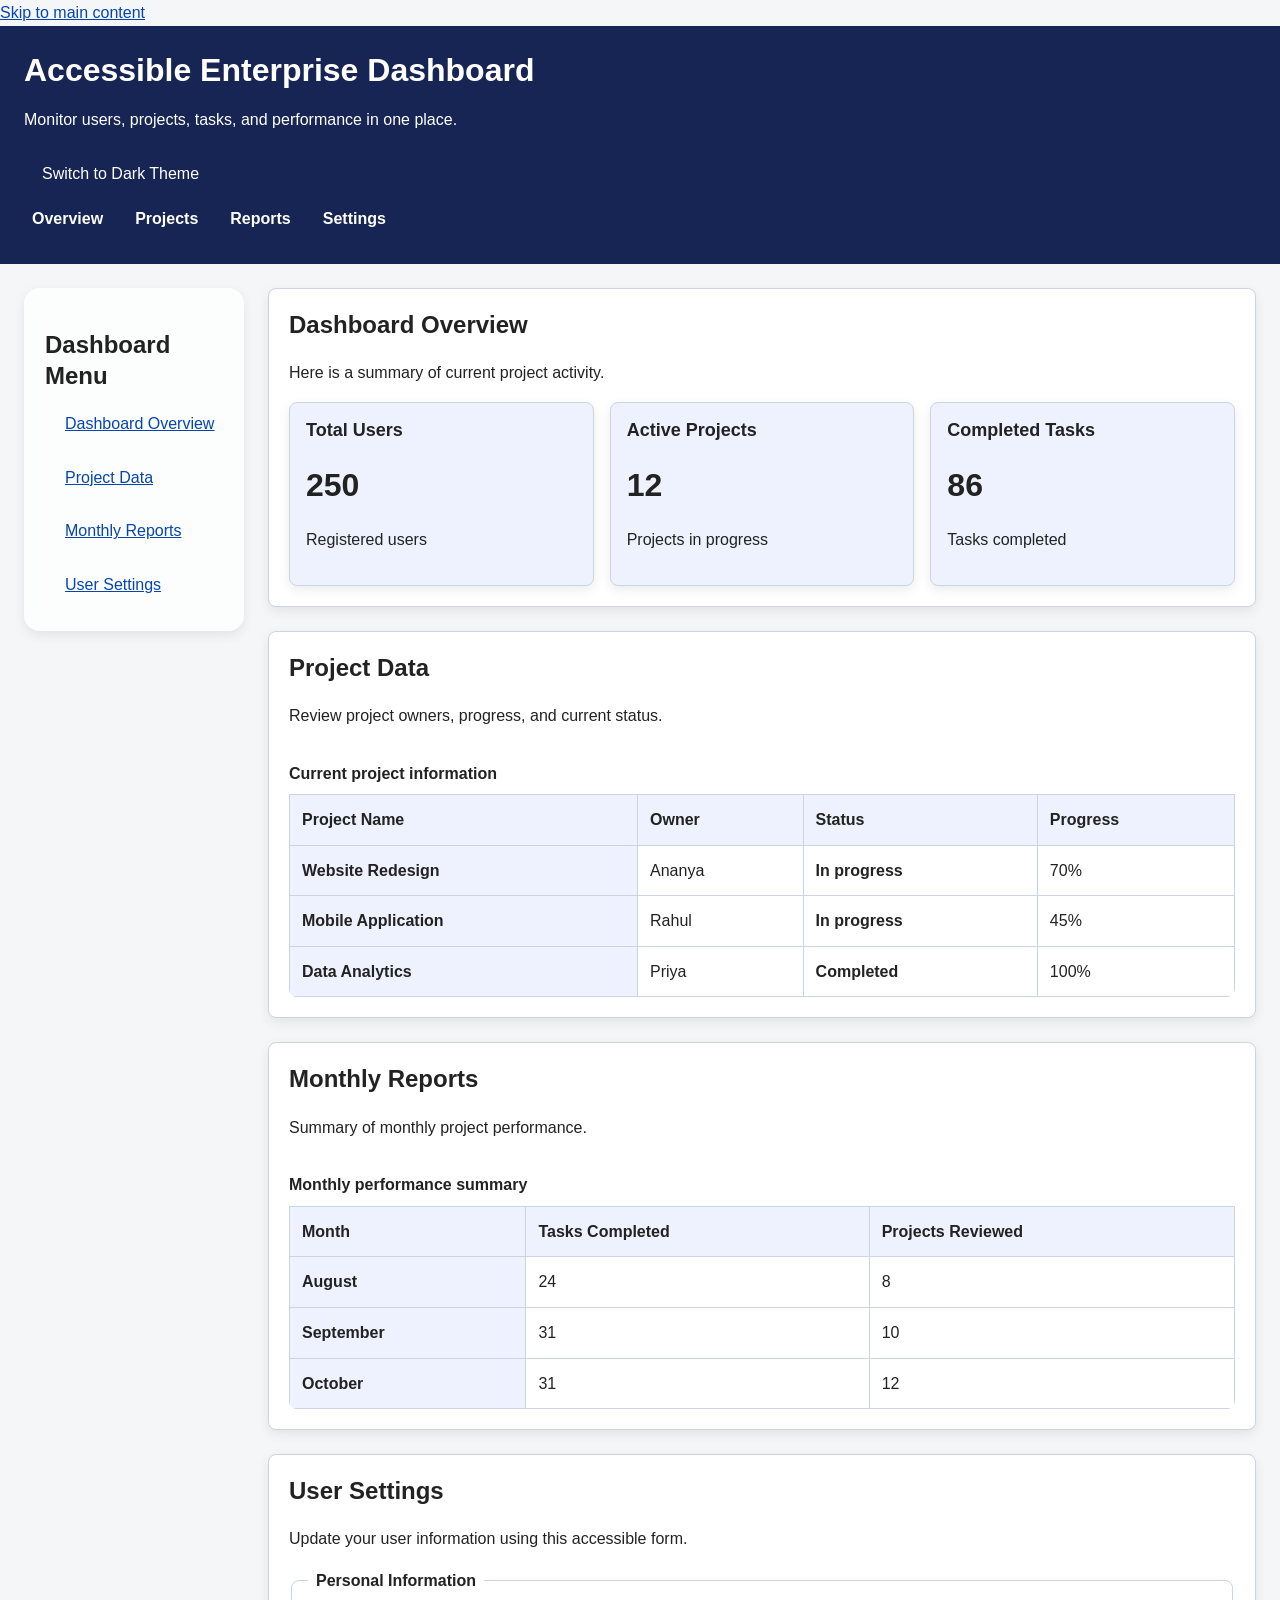
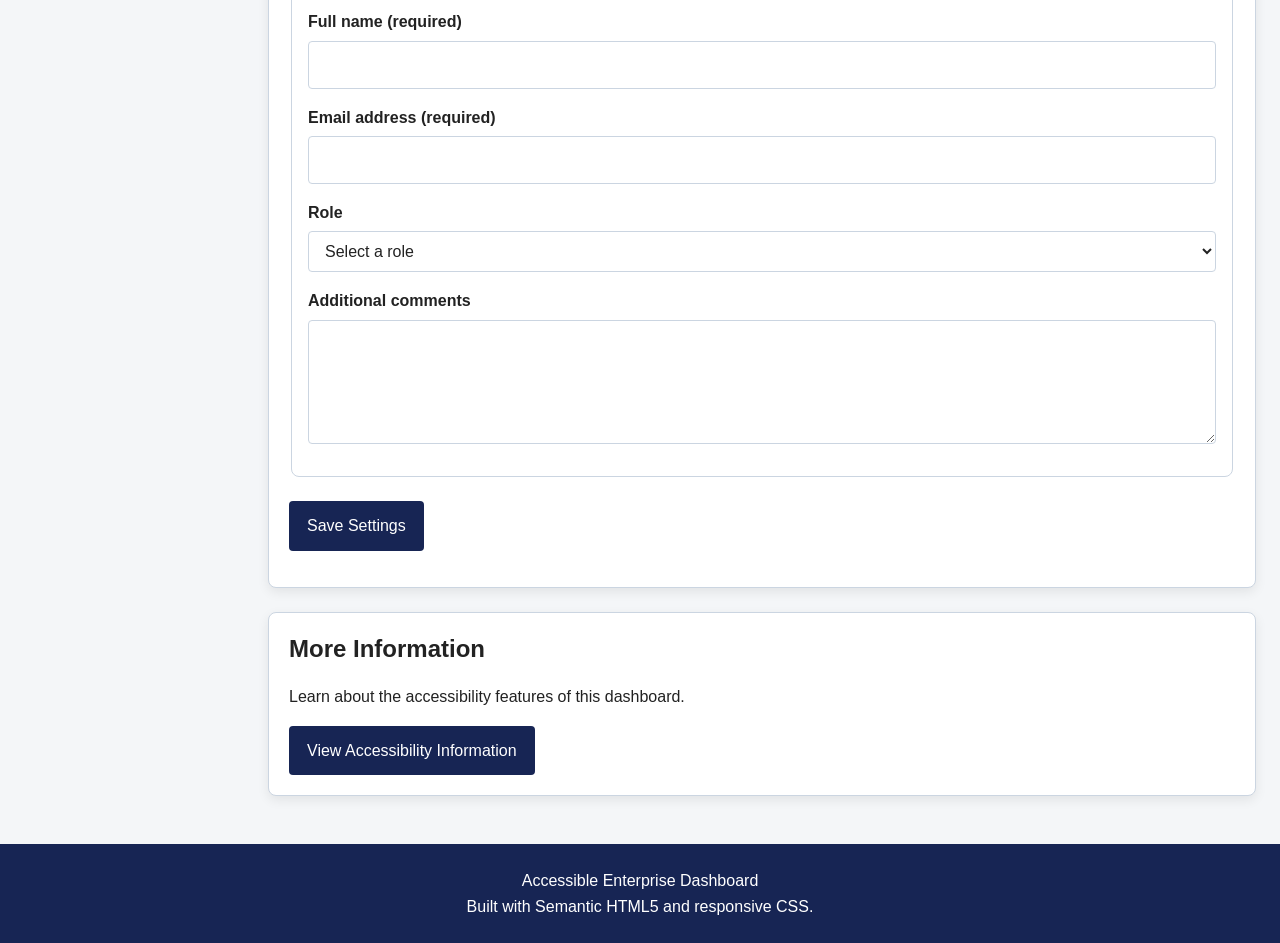
==== index.html @ b94419a3 "Update index.html" ====
<!DOCTYPE html>
<html lang="en" data-theme="light">
<head>
    <meta charset="UTF-8">
    <meta name="viewport" content="width=device-width, initial-scale=1">

    <meta
        name="description"
        content="An accessible, responsive enterprise dashboard for monitoring users, projects, tasks, and reports."
    >

    <meta name="theme-color" content="#172554">

    <title>Accessible Enterprise Dashboard</title>

    <link rel="stylesheet" href="style.css">
</head>

<body>

    <!-- Skip Navigation -->
    <a href="#main-content" class="skip-link">
        Skip to main content
    </a>

    <!-- Header -->
    <header>
        <h1>Accessible Enterprise Dashboard</h1>

        <p>
            Monitor users, projects, tasks, and performance in one place.
        </p>

        <!-- Dark and Light Theme Switch -->
        <button
            type="button"
            id="theme-toggle"
            aria-pressed="false"
        >
            Switch to Dark Theme
        </button>

        <!-- Main Navigation -->
        <nav aria-label="Main navigation">
            <ul>
                <li><a href="#overview">Overview</a></li>
                <li><a href="#projects">Projects</a></li>
                <li><a href="#reports">Reports</a></li>
                <li><a href="#settings">Settings</a></li>
            </ul>
        </nav>
    </header>

    <!-- Dashboard Layout -->
    <div class="layout">

        <!-- Sidebar -->
        <aside
            class="glass-panel"
            aria-labelledby="sidebar-title"
        >
            <h2 id="sidebar-title">Dashboard Menu</h2>

            <nav aria-label="Dashboard sections">
                <ul>
                    <li><a href="#overview">Dashboard Overview</a></li>
                    <li><a href="#projects">Project Data</a></li>
                    <li><a href="#reports">Monthly Reports</a></li>
                    <li><a href="#settings">User Settings</a></li>
                </ul>
            </nav>
        </aside>

        <!-- Main Content -->
        <main id="main-content">

            <!-- Dashboard Overview -->
            <section
                id="overview"
                aria-labelledby="overview-title"
            >
                <h2 id="overview-title">Dashboard Overview</h2>

                <p>
                    Here is a summary of current project activity.
                </p>

                <div class="cards">

                    <article>
                        <h3>Total Users</h3>
                        <p class="number">250</p>
                        <p>Registered users</p>
                    </article>

                    <article>
                        <h3>Active Projects</h3>
                        <p class="number">12</p>
                        <p>Projects in progress</p>
                    </article>

                    <article>
                        <h3>Completed Tasks</h3>
                        <p class="number">86</p>
                        <p>Tasks completed</p>
                    </article>

                </div>
            </section>

            <!-- Project Data -->
            <section
                id="projects"
                aria-labelledby="projects-title"
            >
                <h2 id="projects-title">Project Data</h2>

                <p>
                    Review project owners, progress, and current status.
                </p>

                <div
                    class="table-container"
                    role="region"
                    aria-label="Project information table"
                    tabindex="0"
                >
                    <table>
                        <caption>Current project information</caption>

                        <thead>
                            <tr>
                                <th scope="col">Project Name</th>
                                <th scope="col">Owner</th>
                                <th scope="col">Status</th>
                                <th scope="col">Progress</th>
                            </tr>
                        </thead>

                        <tbody>
                            <tr>
                                <th scope="row">Website Redesign</th>
                                <td>Ananya</td>
                                <td><span class="status">In progress</span></td>
                                <td>70%</td>
                            </tr>

                            <tr>
                                <th scope="row">Mobile Application</th>
                                <td>Rahul</td>
                                <td><span class="status">In progress</span></td>
                                <td>45%</td>
                            </tr>

                            <tr>
                                <th scope="row">Data Analytics</th>
                                <td>Priya</td>
                                <td><span class="status">Completed</span></td>
                                <td>100%</td>
                            </tr>
                        </tbody>
                    </table>
                </div>
            </section>

            <!-- Monthly Reports -->
            <section
                id="reports"
                aria-labelledby="reports-title"
            >
                <h2 id="reports-title">Monthly Reports</h2>

                <p>Summary of monthly project performance.</p>

                <div
                    class="table-container"
                    role="region"
                    aria-label="Monthly performance table"
                    tabindex="0"
                >
                    <table>
                        <caption>Monthly performance summary</caption>

                        <thead>
                            <tr>
                                <th scope="col">Month</th>
                                <th scope="col">Tasks Completed</th>
                                <th scope="col">Projects Reviewed</th>
                            </tr>
                        </thead>

                        <tbody>
                            <tr>
                                <th scope="row">August</th>
                                <td>24</td>
                                <td>8</td>
                            </tr>

                            <tr>
                                <th scope="row">September</th>
                                <td>31</td>
                                <td>10</td>
                            </tr>

                            <tr>
                                <th scope="row">October</th>
                                <td>31</td>
                                <td>12</td>
                            </tr>
                        </tbody>
                    </table>
                </div>
            </section>

            <!-- User Settings -->
            <section
                id="settings"
                aria-labelledby="settings-title"
            >
                <h2 id="settings-title">User Settings</h2>

                <p>
                    Update your user information using this accessible form.
                </p>

                <form id="settings-form">

                    <fieldset>
                        <legend>Personal Information</legend>

                        <div class="form-group">
                            <label for="full-name">
                                Full name (required)
                            </label>

                            <input
                                type="text"
                                id="full-name"
                                name="full-name"
                                autocomplete="name"
                                required
                            >
                        </div>

                        <div class="form-group">
                            <label for="email">
                                Email address (required)
                            </label>

                            <input
                                type="email"
                                id="email"
                                name="email"
                                autocomplete="email"
                                required
                            >
                        </div>

                        <div class="form-group">
                            <label for="role">Role</label>

                            <select id="role" name="role">
                                <option value="">Select a role</option>
                                <option value="admin">Administrator</option>
                                <option value="manager">Project Manager</option>
                                <option value="member">Team Member</option>
                            </select>
                        </div>

                        <div class="form-group">
                            <label for="comments">
                                Additional comments
                            </label>

                            <textarea
                                id="comments"
                                name="comments"
                                rows="4"
                            ></textarea>
                        </div>
                    </fieldset>

                    <button type="submit">Save Settings</button>

                </form>

                <p
                    id="form-message"
                    role="status"
                    aria-live="polite"
                ></p>
            </section>

            <!-- Accessibility Information -->
            <section aria-labelledby="information-title">
                <h2 id="information-title">More Information</h2>

                <p>
                    Learn about the accessibility features of this dashboard.
                </p>

                <button
                    type="button"
                    id="open-dialog"
                >
                    View Accessibility Information
                </button>
            </section>

        </main>
    </div>

    <!-- Accessible Dialog -->
    <dialog
        id="accessibility-dialog"
        aria-labelledby="dialog-title"
        aria-describedby="dialog-description"
    >
        <h2 id="dialog-title">Accessibility Information</h2>

        <p id="dialog-description">
            This dashboard uses semantic HTML, labelled form controls,
            keyboard focus indicators, accessible tables, and responsive
            layouts to improve usability.
        </p>

        <form method="dialog">
            <button type="submit">Close</button>
        </form>
    </dialog>

    <!-- Footer -->
    <footer>
        <p>Accessible Enterprise Dashboard</p>
        <p>Built with Semantic HTML5 and responsive CSS.</p>
    </footer>

    <!-- JavaScript -->
    <script>
        "use strict";

        // Settings form
        const settingsForm =
            document.getElementById("settings-form");

        const formMessage =
            document.getElementById("form-message");

        settingsForm.addEventListener("submit", function (event) {
            event.preventDefault();

            if (!settingsForm.reportValidity()) {
                return;
            }

            formMessage.textContent =
                "Settings validated successfully. This demo does not save data to a server.";
        });

        // Accessible dialog
        const informationDialog =
            document.getElementById("accessibility-dialog");

        const openDialogButton =
            document.getElementById("open-dialog");

        openDialogButton.addEventListener("click", function () {
            if (typeof informationDialog.showModal === "function") {
                informationDialog.showModal();
            }
        });

        // Dark and light theme switch
        const themeToggle =
            document.getElementById("theme-toggle");

        themeToggle.addEventListener("click", function () {
            const isDark =
                document.documentElement.getAttribute("data-theme") === "dark";

            if (isDark) {
                document.documentElement.setAttribute(
                    "data-theme",
                    "light"
                );

                themeToggle.textContent = "Switch to Dark Theme";
                themeToggle.setAttribute("aria-pressed", "false");
            } else {
                document.documentElement.setAttribute(
                    "data-theme",
                    "dark"
                );

                themeToggle.textContent = "Switch to Light Theme";
                themeToggle.setAttribute("aria-pressed", "true");
            }
        });
    </script>

</body>
</html>
---- style.css ----
/* =====================================================
   1. RESPONSIVE DESIGN TOKENS
   ===================================================== */

:root {
    /* Brand colors */
    --primary-color: #172554;
    --primary-hover: #263b75;
    --secondary-color: #2563eb;
    --accent-color: #f59e0b;

    /* Light theme colors */
    --background-color: #f4f6f8;
    --card-color: #ffffff;
    --surface-color: #eef2ff;
    --text-color: #222222;
    --muted-text-color: #64748b;
    --border-color: #cbd5e1;

    /* Status colors */
    --success-color: #15803d;
    --warning-color: #b45309;
    --danger-color: #b91c1c;

    /* Typography */
    --font-family: Arial, Helvetica, sans-serif;
    --font-size-small: 0.875rem;
    --font-size-base: 1rem;
    --font-size-medium: 1.125rem;
    --font-size-large: 1.5rem;
    --font-size-heading: clamp(1.5rem, 3vw, 2rem);
    --font-size-number: clamp(1.5rem, 3vw, 2rem);

    /* Spacing */
    --spacing-xs: 4px;
    --spacing-small: 8px;
    --spacing-medium: 16px;
    --spacing-large: 24px;
    --spacing-xl: 32px;
    --spacing-2xl: 48px;

    /* Borders */
    --border-radius-small: 4px;
    --border-radius: 8px;
    --border-radius-large: 16px;
    --border-radius-pill: 999px;
    --border-width: 1px;

    /* Shadows */
    --card-shadow:
        0 4px 12px rgba(0, 0, 0, 0.08);

    --card-shadow-hover:
        0 10px 24px rgba(0, 0, 0, 0.12);

    --focus-shadow:
        0 0 0 3px rgba(245, 158, 11, 0.35);

    /* Layout */
    --content-width: 1440px;
    --sidebar-width: 220px;

    /* Animation */
    --transition-fast: 0.2s ease;
}

/* =====================================================
   2. DARK THEME TOKENS
   Activate using: <html data-theme="dark">
   ===================================================== */

[data-theme="dark"] {
    --background-color: #0f172a;
    --card-color: #1e293b;
    --surface-color: #263449;
    --text-color: #f1f5f9;
    --muted-text-color: #cbd5e1;
    --border-color: #475569;

    --primary-color: #93c5fd;
    --primary-hover: #bfdbfe;
    --secondary-color: #60a5fa;

    --card-shadow:
        0 4px 16px rgba(0, 0, 0, 0.25);

    --card-shadow-hover:
        0 10px 28px rgba(0, 0, 0, 0.35);
}

/* =====================================================
   3. GLOBAL RESET
   ===================================================== */

*,
*::before,
*::after {
    box-sizing: border-box;
}

html {
    scroll-behavior: smooth;
    scroll-padding-top: var(--spacing-large);
    -webkit-text-size-adjust: 100%;
}

body {
    margin: 0;
    min-width: 0;
    max-width: 100%;
    font-family: var(--font-family);
    font-size: var(--font-size-base);
    line-height: 1.6;
    color: var(--text-color);
    background: var(--background-color);

    transition:
        background-color var(--transition-fast),
        color var(--transition-fast);
}

img,
video,
svg {
    max-width: 100%;
    height: auto;
}

input,
select,
textarea,
button {
    font: inherit;
}

button,
input,
select,
textarea {
    max-width: 100%;
}

a {
    color: #0645ad;
    overflow-wrap: anywhere;
}

[data-theme="dark"] a {
    color: #93c5fd;
}

p,
h1,
h2,
h3,
h4 {
    overflow-wrap: anywhere;
}

h1,
h2,
h3,
h4 {
    line-height: 1.3;
}

h1 {
    font-size: var(--font-size-heading);
}

h2 {
    font-size: var(--font-size-large);
}

h3 {
    font-size: var(--font-size-medium);
}

:focus-visible {
    outline: 3px solid #f59e0b;
    outline-offset: 3px;
    box-shadow: var(--focus-shadow);
}

button:disabled {
    cursor: not-allowed;
    opacity: 0.6;
}

@media (prefers-reduced-motion: reduce) {
    *,
    *::before,
    *::after {
        scroll-behavior: auto !important;
        animation-duration: 0.01ms !important;
        animation-iteration-count: 1 !important;
        transition-duration: 0.01ms !important;
    }
}

/* =====================================================
   4. HEADER AND NAVIGATION
   ===================================================== */

header {
    padding: var(--spacing-large);
    color: #ffffff;
    background: var(--primary-color);
}

header h1 {
    margin-top: 0;
    margin-bottom: var(--spacing-medium);
}

header nav ul,
nav ul {
    display: flex;
    flex-wrap: wrap;
    align-items: center;
    gap: var(--spacing-medium);

    margin: 0;
    padding: 0;

    list-style: none;
}

header nav a {
    display: inline-block;
    padding: var(--spacing-small);

    color: #ffffff;
    font-weight: bold;
    text-decoration: none;

    border-radius: var(--border-radius-small);

    transition:
        background-color var(--transition-fast),
        color var(--transition-fast);
}

header nav a:hover {
    background: rgba(255, 255, 255, 0.15);
}

/* =====================================================
   5. MAIN DASHBOARD LAYOUT
   MOBILE-FIRST: ONE COLUMN BY DEFAULT
   ===================================================== */

.layout {
    display: grid;
    grid-template-columns: minmax(0, 1fr);
    gap: var(--spacing-medium);

    width: 100%;
    max-width: var(--content-width);
    min-width: 0;

    margin-inline: auto;
    padding: var(--spacing-medium);
}

main {
    min-width: 0;
    width: 100%;
}

aside,
section {
    min-width: 0;
    padding: var(--spacing-medium);

    background: var(--card-color);

    border: var(--border-width) solid var(--border-color);
    border-radius: var(--border-radius);

    box-shadow: var(--card-shadow);
}

aside {
    align-self: start;
}

aside ul {
    padding-left: 20px;
}

aside li {
    margin-bottom: 12px;
}

section {
    margin-bottom: var(--spacing-large);
    scroll-margin-top: var(--spacing-medium);
}

section h2 {
    margin-top: 0;
    color: var(--text-color);
}

/* =====================================================
   6. DASHBOARD CARDS
   MOBILE-FIRST: ONE COLUMN
   ===================================================== */

.cards {
    display: grid;
    grid-template-columns: minmax(0, 1fr);
    gap: var(--spacing-medium);

    min-width: 0;
}

article {
    min-width: 0;
    padding: var(--spacing-medium);

    background: var(--surface-color);

    border: var(--border-width) solid var(--border-color);
    border-radius: var(--border-radius);

    box-shadow: var(--card-shadow);

    overflow-wrap: anywhere;

    transition:
        transform var(--transition-fast),
        box-shadow var(--transition-fast),
        border-color var(--transition-fast);
}

article h3 {
    margin-top: 0;
}

article p {
    overflow-wrap: anywhere;
}

.number {
    margin: var(--spacing-small) 0;

    color: var(--text-color);
    font-size: var(--font-size-number);
    font-weight: bold;

    overflow-wrap: anywhere;
}

@media (hover: hover) {
    article:hover {
        transform: translateY(-3px);
        box-shadow: var(--card-shadow-hover);
    }
}

/* =====================================================
   7. ACCESSIBLE TABLES
   ===================================================== */

.table-container {
    width: 100%;
    max-width: 100%;
    min-width: 0;

    overflow-x: auto;
    overscroll-behavior-x: contain;

    border-radius: var(--border-radius);
}

table {
    width: 100%;
    margin-top: var(--spacing-medium);

    border-collapse: collapse;
    color: var(--text-color);
}

caption {
    padding-bottom: var(--spacing-small);
    text-align: left;
    font-weight: bold;
}

th,
td {
    padding: 12px;

    border: var(--border-width) solid var(--border-color);

    text-align: left;
    vertical-align: top;

    overflow-wrap: anywhere;
}

th {
    background: var(--surface-color);
}

.status {
    font-weight: bold;
}

/* =====================================================
   8. ACCESSIBLE FORMS
   ===================================================== */

.form-group {
    min-width: 0;
    margin-bottom: var(--spacing-medium);
}

label {
    display: block;
    margin-bottom: 6px;

    color: var(--text-color);
    font-weight: bold;
}

input,
select,
textarea {
    display: block;

    width: 100%;
    min-width: 0;
    max-width: 100%;

    padding: 10px 12px;

    color: var(--text-color);
    background: var(--card-color);

    border: 1px solid var(--border-color);
    border-radius: var(--border-radius-small);
}

textarea {
    min-height: 120px;
    resize: vertical;
}

fieldset {
    min-width: 0;
    margin-bottom: var(--spacing-large);
    padding: var(--spacing-medium);

    border: 1px solid var(--border-color);
    border-radius: var(--border-radius);
}

legend {
    padding: 0 var(--spacing-small);
    font-weight: bold;
}

/* =====================================================
   9. BUTTONS
   ===================================================== */

button {
    display: inline-block;

    min-height: 44px;
    padding: 10px 16px;

    color: #ffffff;
    background: var(--primary-color);

    border: 2px solid transparent;
    border-radius: var(--border-radius-small);

    cursor: pointer;

    transition:
        background-color var(--transition-fast),
        transform var(--transition-fast);
}

button:hover {
    background: var(--primary-hover);
}

button:active {
    transform: scale(0.98);
}

.secondary-button {
    margin-left: var(--spacing-small);

    color: var(--text-color);
    background: var(--card-color);

    border-color: var(--border-color);
}

.secondary-button:hover {
    color: var(--text-color);
    background: var(--surface-color);
}

@media (max-width: 480px) {
    button {
        max-width: 100%;
        white-space: normal;
    }

    .secondary-button {
        margin-top: var(--spacing-small);
        margin-left: 0;
    }
}

/* =====================================================
   10. ACCESSIBLE DIALOG
   ===================================================== */

dialog {
    width: calc(100% - 32px);
    max-width: 480px;
    max-height: 85vh;

    overflow-y: auto;

    padding: var(--spacing-large);

    color: var(--text-color);
    background: var(--card-color);

    border: 2px solid var(--border-color);
    border-radius: var(--border-radius-large);

    box-shadow: var(--card-shadow-hover);
}

dialog::backdrop {
    background: rgba(0, 0, 0, 0.6);
}

/* =====================================================
   11. GLASSMORPHISM UTILITY
   Apply class="glass-panel" to suitable elements.
   ===================================================== */

.glass-panel {
    background: rgba(255, 255, 255, 0.75);

    border: 1px solid rgba(255, 255, 255, 0.5);
    border-radius: var(--border-radius-large);

    box-shadow: var(--card-shadow);

    -webkit-backdrop-filter: blur(12px);
    backdrop-filter: blur(12px);
}

[data-theme="dark"] .glass-panel {
    background: rgba(30, 41, 59, 0.85);
    border-color: rgba(148, 163, 184, 0.25);
}

/* =====================================================
   12. FOOTER
   ===================================================== */

footer {
    padding: var(--spacing-large);

    color: #ffffff;
    background: var(--primary-color);

    text-align: center;
}

footer p {
    margin: 0;
    overflow-wrap: anywhere;
}

/* =====================================================
   13. SMALL MOBILE
   320px AND BELOW
   ===================================================== */

@media (max-width: 320px) {
    .layout {
        padding: var(--spacing-small);
        gap: var(--spacing-small);
    }

    header,
    section,
    aside {
        padding: 12px;
    }

    header nav ul,
    nav ul {
        gap: 6px;
    }

    header nav a {
        padding: 6px;
    }

    .cards {
        gap: var(--spacing-small);
    }

    article {
        padding: 12px;
    }

    .number {
        font-size: 24px;
    }

    th,
    td {
        padding: 8px;
    }
}

/* =====================================================
   14. TABLET
   768px AND ABOVE
   ===================================================== */

@media (min-width: 768px) {
    .layout {
        grid-template-columns: 180px minmax(0, 1fr);
        gap: var(--spacing-medium);
        padding: var(--spacing-medium);
    }

    .cards {
        grid-template-columns: repeat(2, minmax(0, 1fr));
    }

    aside,
    section {
        padding: var(--spacing-medium);
    }
}

/* =====================================================
   15. DESKTOP
   1024px AND ABOVE
   ===================================================== */

@media (min-width: 1024px) {
    .layout {
        grid-template-columns: var(--sidebar-width) minmax(0, 1fr);
        gap: var(--spacing-large);
        padding: var(--spacing-large);
    }

    .cards {
        grid-template-columns: repeat(3, minmax(0, 1fr));
    }

    aside,
    section {
        padding: 20px;
    }
}

/* =====================================================
   16. LARGE DESKTOP
   1440px AND ABOVE
   ===================================================== */

@media (min-width: 1440px) {
    .layout {
        padding: var(--spacing-xl);
    }

    .cards {
        gap: var(--spacing-large);
    }

    article {
        padding: var(--spacing-large);
    }
}
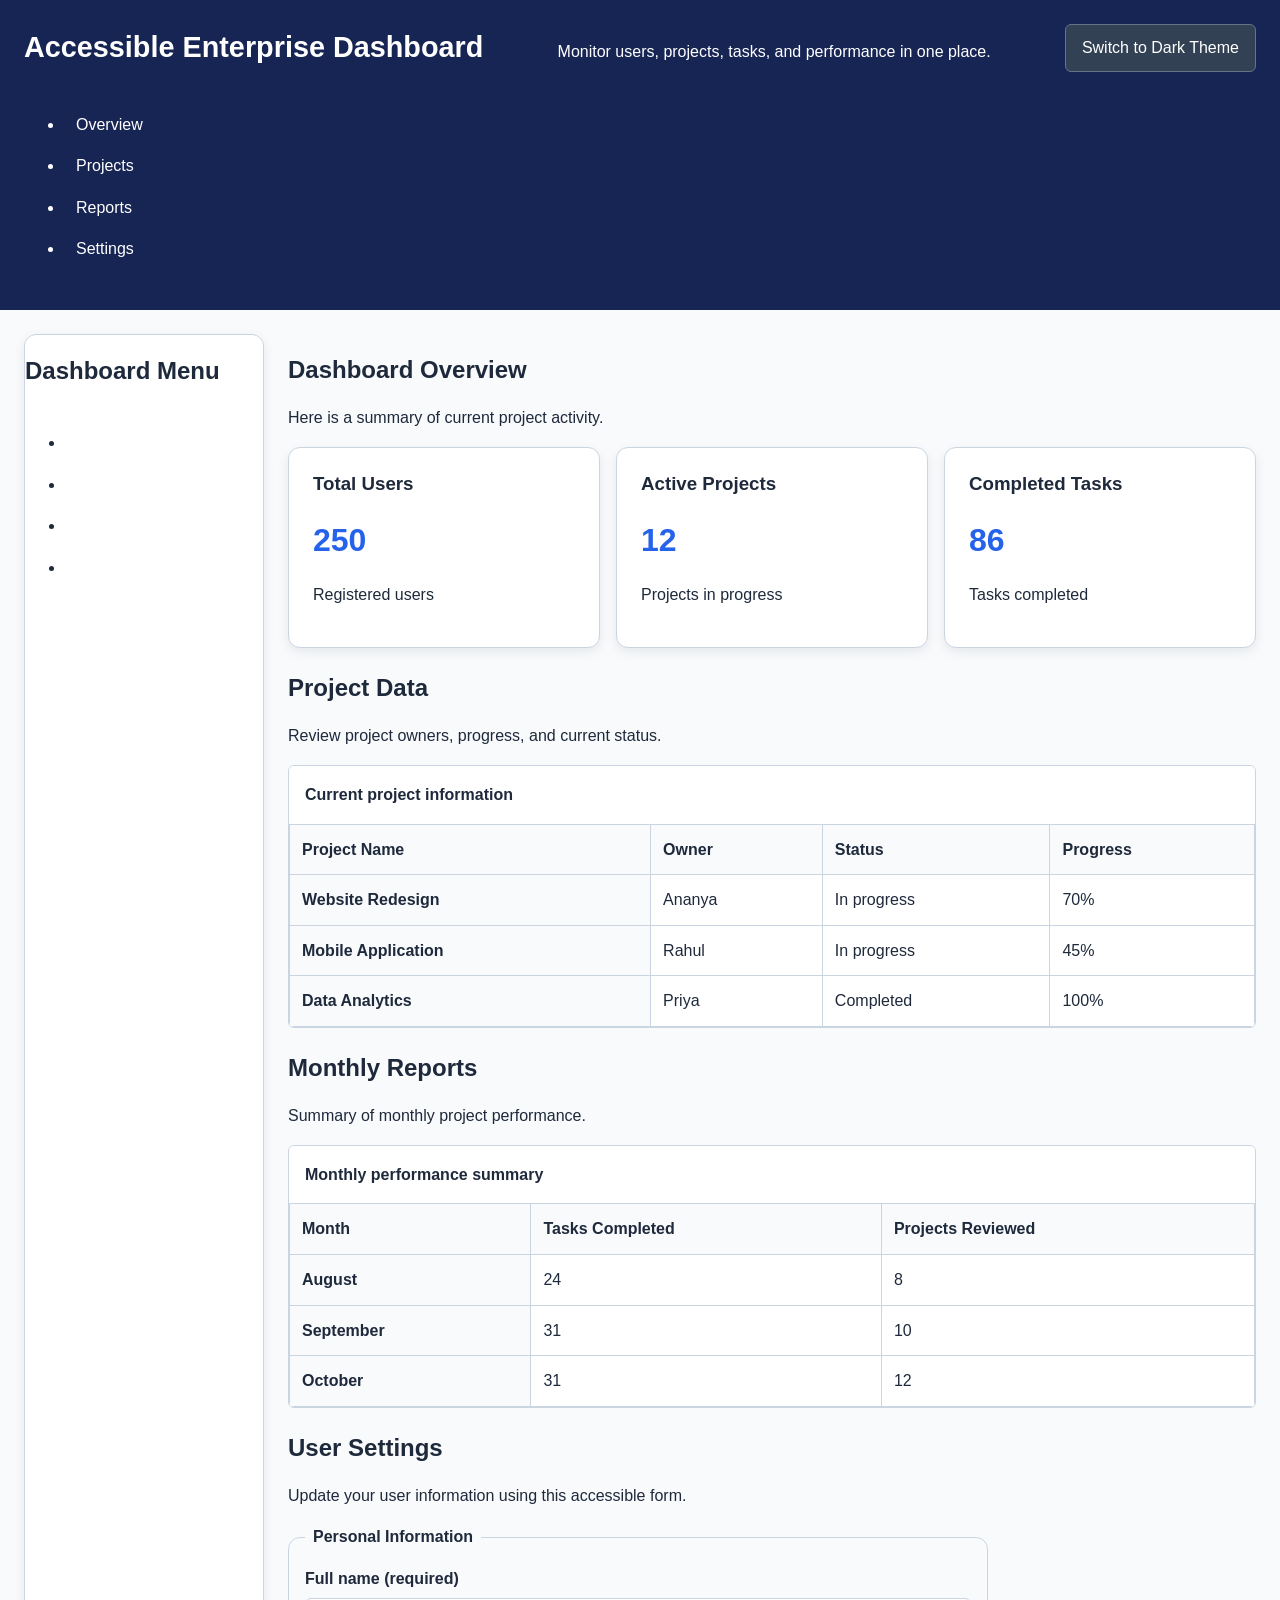
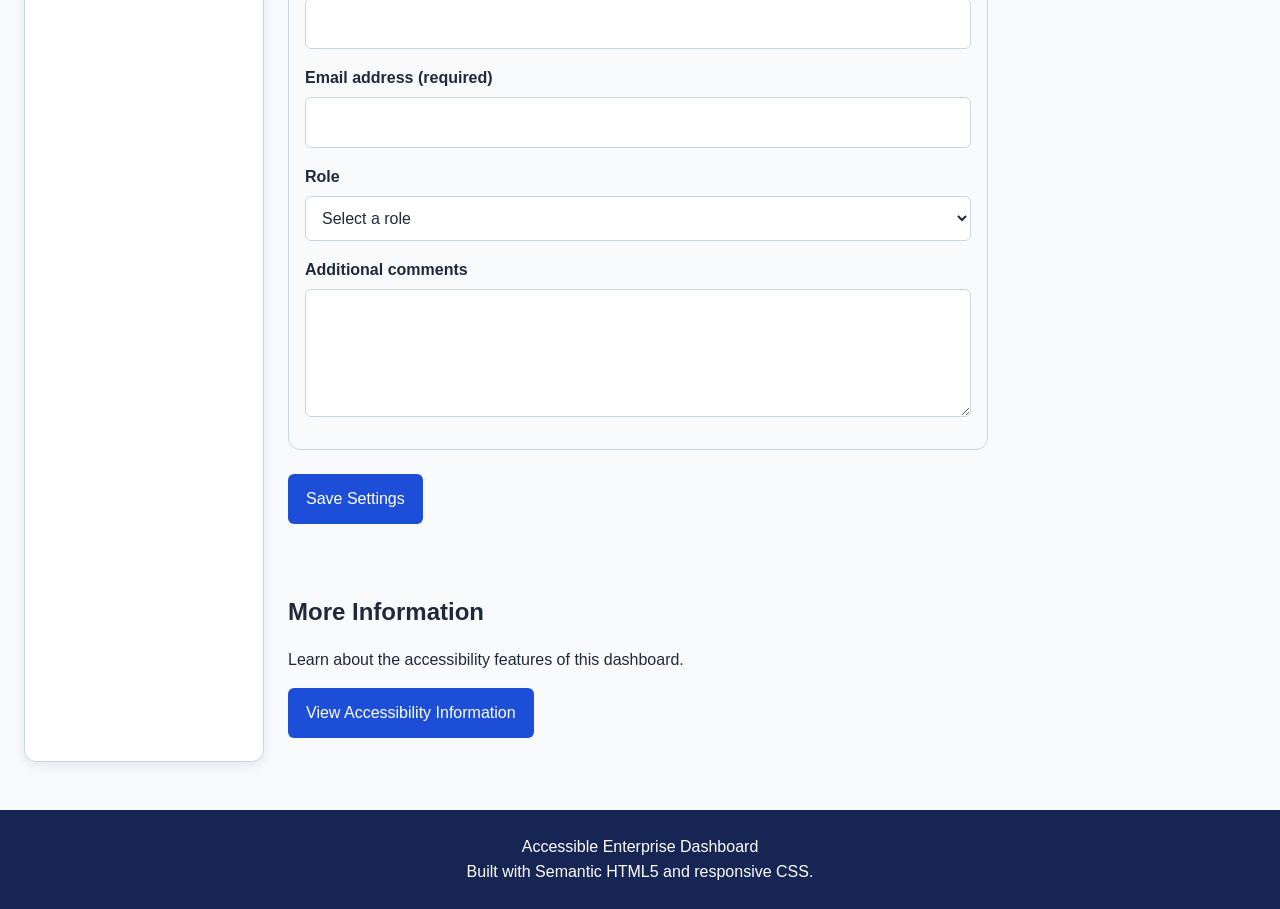
==== commit 3ba4c230: "Update index.html" ====
--- a/index.html
+++ b/index.html
@@ -22,6 +22,7 @@
     <a href="#main-content" class="skip-link">
         Skip to main content
     </a>
+<main id="main-content">
 
     <!-- Header -->
     <header>
--- a/style.css
+++ b/style.css
@@ -1,428 +1,438 @@
-/* =====================================================
-   1. RESPONSIVE DESIGN TOKENS
-   ===================================================== */
+/* =========================================
+   1. DESIGN TOKENS - LIGHT THEME
+========================================= */
 
 :root {
-    /* Brand colors */
-    --primary-color: #172554;
-    --primary-hover: #263b75;
-    --secondary-color: #2563eb;
-    --accent-color: #f59e0b;
-
-    /* Light theme colors */
-    --background-color: #f4f6f8;
-    --card-color: #ffffff;
-    --surface-color: #eef2ff;
-    --text-color: #222222;
+    --primary-color: #2563eb;
+    --secondary-color: #0f766e;
+
+    --background-color: #f8fafc;
+    --card-background: #ffffff;
+
+    --text-color: #1e293b;
     --muted-text-color: #64748b;
+
     --border-color: #cbd5e1;
 
-    /* Status colors */
+    --header-background: #172554;
+    --header-text-color: #ffffff;
+
     --success-color: #15803d;
     --warning-color: #b45309;
     --danger-color: #b91c1c;
 
-    /* Typography */
-    --font-family: Arial, Helvetica, sans-serif;
-    --font-size-small: 0.875rem;
-    --font-size-base: 1rem;
-    --font-size-medium: 1.125rem;
-    --font-size-large: 1.5rem;
-    --font-size-heading: clamp(1.5rem, 3vw, 2rem);
-    --font-size-number: clamp(1.5rem, 3vw, 2rem);
-
-    /* Spacing */
-    --spacing-xs: 4px;
     --spacing-small: 8px;
     --spacing-medium: 16px;
     --spacing-large: 24px;
-    --spacing-xl: 32px;
-    --spacing-2xl: 48px;
-
-    /* Borders */
-    --border-radius-small: 4px;
-    --border-radius: 8px;
-    --border-radius-large: 16px;
-    --border-radius-pill: 999px;
-    --border-width: 1px;
-
-    /* Shadows */
-    --card-shadow:
-        0 4px 12px rgba(0, 0, 0, 0.08);
-
-    --card-shadow-hover:
-        0 10px 24px rgba(0, 0, 0, 0.12);
-
-    --focus-shadow:
-        0 0 0 3px rgba(245, 158, 11, 0.35);
-
-    /* Layout */
-    --content-width: 1440px;
-    --sidebar-width: 220px;
-
-    /* Animation */
-    --transition-fast: 0.2s ease;
-}
-
-/* =====================================================
-   2. DARK THEME TOKENS
-   Activate using: <html data-theme="dark">
-   ===================================================== */
-
-[data-theme="dark"] {
+    --spacing-extra-large: 32px;
+
+    --border-radius-small: 6px;
+    --border-radius-medium: 12px;
+    --border-radius-large: 18px;
+
+    --card-shadow: 0 4px 12px rgba(15, 23, 42, 0.08);
+    --hover-shadow: 0 8px 24px rgba(15, 23, 42, 0.14);
+
+    --font-family: Arial, Helvetica, sans-serif;
+
+    --transition-speed: 0.3s;
+}
+
+
+/* =========================================
+   2. DARK THEME
+========================================= */
+
+:root[data-theme="dark"] {
+    --primary-color: #93c5fd;
+    --secondary-color: #5eead4;
+
     --background-color: #0f172a;
-    --card-color: #1e293b;
-    --surface-color: #263449;
+    --card-background: #1e293b;
+
     --text-color: #f1f5f9;
     --muted-text-color: #cbd5e1;
+
     --border-color: #475569;
 
-    --primary-color: #93c5fd;
-    --primary-hover: #bfdbfe;
-    --secondary-color: #60a5fa;
-
-    --card-shadow:
-        0 4px 16px rgba(0, 0, 0, 0.25);
-
-    --card-shadow-hover:
-        0 10px 28px rgba(0, 0, 0, 0.35);
-}
-
-/* =====================================================
+    --header-background: #0b1220;
+    --header-text-color: #ffffff;
+
+    --success-color: #86efac;
+    --warning-color: #fcd34d;
+    --danger-color: #fca5a5;
+
+    --card-shadow: 0 4px 12px rgba(0, 0, 0, 0.25);
+    --hover-shadow: 0 8px 24px rgba(0, 0, 0, 0.4);
+}
+
+
+/* =========================================
    3. GLOBAL RESET
-   ===================================================== */
-
-*,
-*::before,
-*::after {
+========================================= */
+
+* {
     box-sizing: border-box;
 }
 
 html {
     scroll-behavior: smooth;
-    scroll-padding-top: var(--spacing-large);
-    -webkit-text-size-adjust: 100%;
 }
 
 body {
     margin: 0;
-    min-width: 0;
-    max-width: 100%;
+    padding: 0;
+
     font-family: var(--font-family);
-    font-size: var(--font-size-base);
+    font-size: 16px;
     line-height: 1.6;
+
     color: var(--text-color);
-    background: var(--background-color);
+    background-color: var(--background-color);
 
     transition:
-        background-color var(--transition-fast),
-        color var(--transition-fast);
-}
-
-img,
-video,
-svg {
+        background-color var(--transition-speed),
+        color var(--transition-speed);
+}
+
+img {
     max-width: 100%;
     height: auto;
-}
-
-input,
-select,
-textarea,
-button {
-    font: inherit;
 }
 
 button,
 input,
 select,
 textarea {
-    max-width: 100%;
+    font: inherit;
+}
+
+button {
+    cursor: pointer;
 }
 
 a {
-    color: #0645ad;
-    overflow-wrap: anywhere;
-}
-
-[data-theme="dark"] a {
-    color: #93c5fd;
-}
-
-p,
+    color: var(--primary-color);
+}
+
+p {
+    overflow-wrap: break-word;
+}
+
 h1,
 h2,
-h3,
-h4 {
-    overflow-wrap: anywhere;
-}
-
-h1,
-h2,
-h3,
-h4 {
+h3 {
     line-height: 1.3;
-}
-
-h1 {
-    font-size: var(--font-size-heading);
-}
-
-h2 {
-    font-size: var(--font-size-large);
-}
-
-h3 {
-    font-size: var(--font-size-medium);
-}
+    overflow-wrap: break-word;
+}
+
+
+/* =========================================
+   4. KEYBOARD ACCESSIBILITY
+========================================= */
 
 :focus-visible {
     outline: 3px solid #f59e0b;
-    outline-offset: 3px;
-    box-shadow: var(--focus-shadow);
-}
-
-button:disabled {
-    cursor: not-allowed;
-    opacity: 0.6;
-}
-
-@media (prefers-reduced-motion: reduce) {
-    *,
-    *::before,
-    *::after {
-        scroll-behavior: auto !important;
-        animation-duration: 0.01ms !important;
-        animation-iteration-count: 1 !important;
-        transition-duration: 0.01ms !important;
-    }
-}
-
-/* =====================================================
-   4. HEADER AND NAVIGATION
-   ===================================================== */
+    outline-offset: 4px;
+}
+
+/* Skip link for keyboard users */
+
+.skip-link {
+    position: absolute;
+    top: 8px;
+    left: 8px;
+    z-index: 1000;
+
+    padding: 12px 16px;
+
+    color: #ffffff;
+    background: #172554;
+
+    border-radius: 4px;
+
+    transform: translateY(-150%);
+    transition: transform 0.2s ease;
+}
+
+.skip-link:focus {
+    transform: translateY(0);
+}
+
+
+/* =========================================
+   5. HEADER
+========================================= */
 
 header {
+    display: flex;
+    flex-direction: column;
+    align-items: flex-start;
+    gap: var(--spacing-medium);
+
     padding: var(--spacing-large);
-    color: #ffffff;
-    background: var(--primary-color);
+
+    color: var(--header-text-color);
+    background: var(--header-background);
 }
 
 header h1 {
-    margin-top: 0;
-    margin-bottom: var(--spacing-medium);
-}
-
-header nav ul,
-nav ul {
+    margin: 0;
+    font-size: 1.8rem;
+}
+
+header p {
+    margin: 8px 0 0;
+}
+
+
+/* =========================================
+   6. NAVIGATION
+========================================= */
+
+nav {
     display: flex;
     flex-wrap: wrap;
-    align-items: center;
-    gap: var(--spacing-medium);
-
-    margin: 0;
-    padding: 0;
-
-    list-style: none;
-}
-
-header nav a {
+    gap: 10px;
+
+    width: 100%;
+    margin-top: var(--spacing-small);
+}
+
+nav a {
     display: inline-block;
-    padding: var(--spacing-small);
+
+    padding: 8px 12px;
 
     color: #ffffff;
-    font-weight: bold;
     text-decoration: none;
 
     border-radius: var(--border-radius-small);
 
     transition:
-        background-color var(--transition-fast),
-        color var(--transition-fast);
-}
-
-header nav a:hover {
-    background: rgba(255, 255, 255, 0.15);
-}
-
-/* =====================================================
-   5. MAIN DASHBOARD LAYOUT
-   MOBILE-FIRST: ONE COLUMN BY DEFAULT
-   ===================================================== */
+        background-color var(--transition-speed),
+        transform var(--transition-speed);
+}
+
+nav a:hover {
+    background-color: rgba(255, 255, 255, 0.18);
+    transform: translateY(-2px);
+}
+
+nav a:focus-visible {
+    outline-color: #fbbf24;
+}
+
+
+/* =========================================
+   7. THEME TOGGLE BUTTON
+========================================= */
+
+#theme-toggle {
+    padding: 10px 16px;
+
+    color: #ffffff;
+    background: #334155;
+
+    border: 1px solid #64748b;
+    border-radius: var(--border-radius-small);
+
+    transition:
+        background-color var(--transition-speed),
+        transform var(--transition-speed);
+}
+
+#theme-toggle:hover {
+    background: #475569;
+    transform: translateY(-2px);
+}
+
+
+/* =========================================
+   8. MAIN LAYOUT - MOBILE FIRST
+========================================= */
 
 .layout {
     display: grid;
     grid-template-columns: minmax(0, 1fr);
-    gap: var(--spacing-medium);
+    gap: var(--spacing-large);
 
     width: 100%;
-    max-width: var(--content-width);
-    min-width: 0;
-
-    margin-inline: auto;
+    max-width: 1440px;
+
+    margin: 0 auto;
     padding: var(--spacing-medium);
 }
 
 main {
     min-width: 0;
-    width: 100%;
-}
-
-aside,
+}
+
+aside {
+    min-width: 0;
+}
+
 section {
     min-width: 0;
-    padding: var(--spacing-medium);
-
-    background: var(--card-color);
-
-    border: var(--border-width) solid var(--border-color);
-    border-radius: var(--border-radius);
+    margin-bottom: var(--spacing-large);
+}
+
+
+/* =========================================
+   9. GLASSMORPHISM PANELS
+========================================= */
+
+.glass-panel {
+    background: var(--card-background);
+
+    border: 1px solid var(--border-color);
+    border-radius: var(--border-radius-medium);
 
     box-shadow: var(--card-shadow);
-}
-
-aside {
-    align-self: start;
-}
-
-aside ul {
-    padding-left: 20px;
-}
-
-aside li {
-    margin-bottom: 12px;
-}
-
-section {
-    margin-bottom: var(--spacing-large);
-    scroll-margin-top: var(--spacing-medium);
-}
-
-section h2 {
-    margin-top: 0;
-    color: var(--text-color);
-}
-
-/* =====================================================
-   6. DASHBOARD CARDS
-   MOBILE-FIRST: ONE COLUMN
-   ===================================================== */
+
+    transition:
+        box-shadow var(--transition-speed),
+        transform var(--transition-speed),
+        background-color var(--transition-speed);
+}
+
+.glass-panel:hover {
+    box-shadow: var(--hover-shadow);
+}
+
+
+/* =========================================
+   10. CARDS
+========================================= */
 
 .cards {
     display: grid;
     grid-template-columns: minmax(0, 1fr);
     gap: var(--spacing-medium);
-
-    min-width: 0;
 }
 
 article {
     min-width: 0;
-    padding: var(--spacing-medium);
-
-    background: var(--surface-color);
-
-    border: var(--border-width) solid var(--border-color);
-    border-radius: var(--border-radius);
+    padding: var(--spacing-large);
+
+    background: var(--card-background);
+
+    border: 1px solid var(--border-color);
+    border-radius: var(--border-radius-medium);
 
     box-shadow: var(--card-shadow);
 
-    overflow-wrap: anywhere;
-
     transition:
-        transform var(--transition-fast),
-        box-shadow var(--transition-fast),
-        border-color var(--transition-fast);
+        transform var(--transition-speed),
+        box-shadow var(--transition-speed),
+        background-color var(--transition-speed);
+}
+
+article:hover {
+    transform: translateY(-4px);
+    box-shadow: var(--hover-shadow);
 }
 
 article h3 {
     margin-top: 0;
 }
 
-article p {
-    overflow-wrap: anywhere;
-}
-
 .number {
     margin: var(--spacing-small) 0;
 
-    color: var(--text-color);
-    font-size: var(--font-size-number);
+    color: var(--primary-color);
+
+    font-size: 2rem;
     font-weight: bold;
 
     overflow-wrap: anywhere;
 }
 
-@media (hover: hover) {
-    article:hover {
-        transform: translateY(-3px);
-        box-shadow: var(--card-shadow-hover);
-    }
-}
-
-/* =====================================================
-   7. ACCESSIBLE TABLES
-   ===================================================== */
+
+/* =========================================
+   11. TABLES
+========================================= */
 
 .table-container {
     width: 100%;
     max-width: 100%;
-    min-width: 0;
 
     overflow-x: auto;
-    overscroll-behavior-x: contain;
-
-    border-radius: var(--border-radius);
+    -webkit-overflow-scrolling: touch;
+
+    border: 1px solid var(--border-color);
+    border-radius: var(--border-radius-small);
 }
 
 table {
     width: 100%;
-    margin-top: var(--spacing-medium);
+    min-width: 600px;
 
     border-collapse: collapse;
+
+    background: var(--card-background);
     color: var(--text-color);
 }
 
 caption {
-    padding-bottom: var(--spacing-small);
+    padding: var(--spacing-medium);
+
+    font-weight: bold;
     text-align: left;
-    font-weight: bold;
+
+    color: var(--text-color);
+    background: var(--card-background);
 }
 
 th,
 td {
     padding: 12px;
 
-    border: var(--border-width) solid var(--border-color);
-
     text-align: left;
     vertical-align: top;
 
-    overflow-wrap: anywhere;
+    border: 1px solid var(--border-color);
+
+    overflow-wrap: break-word;
 }
 
 th {
-    background: var(--surface-color);
-}
-
-.status {
+    color: var(--text-color);
+    background: var(--background-color);
+}
+
+tbody tr:hover {
+    background: var(--background-color);
+}
+
+
+/* =========================================
+   12. FORMS
+========================================= */
+
+form {
+    width: 100%;
+    max-width: 700px;
+}
+
+fieldset {
+    min-width: 0;
+    margin: 0 0 var(--spacing-large);
+    padding: var(--spacing-medium);
+
+    border: 1px solid var(--border-color);
+    border-radius: var(--border-radius-medium);
+}
+
+legend {
+    padding: 0 var(--spacing-small);
     font-weight: bold;
-}
-
-/* =====================================================
-   8. ACCESSIBLE FORMS
-   ===================================================== */
-
-.form-group {
-    min-width: 0;
-    margin-bottom: var(--spacing-medium);
 }
 
 label {
     display: block;
     margin-bottom: 6px;
 
-    color: var(--text-color);
     font-weight: bold;
 }
 
@@ -432,13 +442,13 @@
     display: block;
 
     width: 100%;
-    min-width: 0;
     max-width: 100%;
 
-    padding: 10px 12px;
+    margin-bottom: var(--spacing-medium);
+    padding: 12px;
 
     color: var(--text-color);
-    background: var(--card-color);
+    background: var(--card-background);
 
     border: 1px solid var(--border-color);
     border-radius: var(--border-radius-small);
@@ -449,246 +459,271 @@
     resize: vertical;
 }
 
-fieldset {
-    min-width: 0;
-    margin-bottom: var(--spacing-large);
+input:focus,
+select:focus,
+textarea:focus {
+    border-color: var(--primary-color);
+}
+
+
+/* =========================================
+   13. BUTTONS
+========================================= */
+
+button,
+input[type="submit"] {
+    display: inline-block;
+
+    width: auto;
+    max-width: 100%;
+
+    padding: 12px 18px;
+
+    color: #ffffff;
+    background: #1d4ed8;
+
+    border: none;
+    border-radius: var(--border-radius-small);
+
+    transition:
+        background-color var(--transition-speed),
+        transform var(--transition-speed),
+        box-shadow var(--transition-speed);
+}
+
+button:hover,
+input[type="submit"]:hover {
+    background: #1e40af;
+    transform: translateY(-2px);
+    box-shadow: var(--card-shadow);
+}
+
+button:active,
+input[type="submit"]:active {
+    transform: translateY(0);
+}
+
+
+/* =========================================
+   14. STATUS MESSAGES
+========================================= */
+
+#form-message {
+    margin-top: var(--spacing-medium);
     padding: var(--spacing-medium);
 
-    border: 1px solid var(--border-color);
-    border-radius: var(--border-radius);
-}
-
-legend {
-    padding: 0 var(--spacing-small);
-    font-weight: bold;
-}
-
-/* =====================================================
-   9. BUTTONS
-   ===================================================== */
-
-button {
-    display: inline-block;
-
-    min-height: 44px;
-    padding: 10px 16px;
-
-    color: #ffffff;
-    background: var(--primary-color);
-
-    border: 2px solid transparent;
-    border-radius: var(--border-radius-small);
-
-    cursor: pointer;
-
-    transition:
-        background-color var(--transition-fast),
-        transform var(--transition-fast);
-}
-
-button:hover {
-    background: var(--primary-hover);
-}
-
-button:active {
-    transform: scale(0.98);
-}
-
-.secondary-button {
-    margin-left: var(--spacing-small);
-
-    color: var(--text-color);
-    background: var(--card-color);
-
-    border-color: var(--border-color);
-}
-
-.secondary-button:hover {
-    color: var(--text-color);
-    background: var(--surface-color);
-}
-
-@media (max-width: 480px) {
-    button {
-        max-width: 100%;
-        white-space: normal;
-    }
-
-    .secondary-button {
-        margin-top: var(--spacing-small);
-        margin-left: 0;
-    }
-}
-
-/* =====================================================
-   10. ACCESSIBLE DIALOG
-   ===================================================== */
+    color: var(--success-color);
+
+    overflow-wrap: break-word;
+}
+
+
+/* =========================================
+   15. ACCESSIBLE DIALOG
+========================================= */
 
 dialog {
     width: calc(100% - 32px);
-    max-width: 480px;
+    max-width: 600px;
     max-height: 85vh;
 
-    overflow-y: auto;
-
     padding: var(--spacing-large);
 
     color: var(--text-color);
-    background: var(--card-color);
-
-    border: 2px solid var(--border-color);
-    border-radius: var(--border-radius-large);
-
-    box-shadow: var(--card-shadow-hover);
+    background: var(--card-background);
+
+    border: 1px solid var(--border-color);
+    border-radius: var(--border-radius-medium);
+
+    box-shadow: var(--hover-shadow);
 }
 
 dialog::backdrop {
-    background: rgba(0, 0, 0, 0.6);
-}
-
-/* =====================================================
-   11. GLASSMORPHISM UTILITY
-   Apply class="glass-panel" to suitable elements.
-   ===================================================== */
-
-.glass-panel {
-    background: rgba(255, 255, 255, 0.75);
-
-    border: 1px solid rgba(255, 255, 255, 0.5);
-    border-radius: var(--border-radius-large);
-
-    box-shadow: var(--card-shadow);
-
-    -webkit-backdrop-filter: blur(12px);
-    backdrop-filter: blur(12px);
-}
-
-[data-theme="dark"] .glass-panel {
-    background: rgba(30, 41, 59, 0.85);
-    border-color: rgba(148, 163, 184, 0.25);
-}
-
-/* =====================================================
-   12. FOOTER
-   ===================================================== */
+    background: rgba(15, 23, 42, 0.65);
+}
+
+dialog h2 {
+    margin-top: 0;
+}
+
+
+/* =========================================
+   16. FOOTER
+========================================= */
 
 footer {
+    margin-top: var(--spacing-large);
     padding: var(--spacing-large);
 
-    color: #ffffff;
-    background: var(--primary-color);
+    color: var(--header-text-color);
+    background: var(--header-background);
 
     text-align: center;
 }
 
 footer p {
     margin: 0;
-    overflow-wrap: anywhere;
-}
-
-/* =====================================================
-   13. SMALL MOBILE
-   320px AND BELOW
-   ===================================================== */
+}
+
+
+/* =========================================
+   17. SMALL MOBILE DEVICES
+   Up to 320px
+========================================= */
 
 @media (max-width: 320px) {
+    body {
+        font-size: 14px;
+    }
+
+    header {
+        padding: 12px;
+    }
+
+    header h1 {
+        font-size: 1.4rem;
+    }
+
     .layout {
-        padding: var(--spacing-small);
-        gap: var(--spacing-small);
-    }
-
-    header,
-    section,
-    aside {
-        padding: 12px;
-    }
-
-    header nav ul,
-    nav ul {
-        gap: 6px;
-    }
-
-    header nav a {
-        padding: 6px;
+        padding: 10px;
+        gap: 16px;
+    }
+
+    article {
+        padding: 14px;
+    }
+
+    .number {
+        font-size: 1.6rem;
+    }
+
+    button,
+    input[type="submit"] {
+        max-width: 100%;
+        padding: 10px 12px;
+    }
+}
+
+
+/* =========================================
+   18. MOBILE DEVICES
+   Up to 767px
+========================================= */
+
+@media (max-width: 767px) {
+    header {
+        align-items: stretch;
+    }
+
+    nav {
+        flex-direction: column;
+        align-items: stretch;
+    }
+
+    nav a {
+        width: 100%;
+    }
+
+    #theme-toggle {
+        align-self: flex-start;
     }
 
     .cards {
-        gap: var(--spacing-small);
-    }
-
-    article {
-        padding: 12px;
-    }
-
-    .number {
-        font-size: 24px;
-    }
-
-    th,
-    td {
-        padding: 8px;
-    }
-}
-
-/* =====================================================
-   14. TABLET
-   768px AND ABOVE
-   ===================================================== */
+        grid-template-columns: minmax(0, 1fr);
+    }
+
+    .layout {
+        grid-template-columns: minmax(0, 1fr);
+    }
+
+    form {
+        max-width: 100%;
+    }
+}
+
+
+/* =========================================
+   19. TABLET DEVICES
+   768px to 1023px
+========================================= */
 
 @media (min-width: 768px) {
+    header {
+        flex-direction: row;
+        flex-wrap: wrap;
+        align-items: center;
+        justify-content: space-between;
+    }
+
+    header > div {
+        flex: 1 1 300px;
+    }
+
+    nav {
+        width: auto;
+        margin-top: 0;
+    }
+
     .layout {
-        grid-template-columns: 180px minmax(0, 1fr);
-        gap: var(--spacing-medium);
-        padding: var(--spacing-medium);
+        grid-template-columns: 200px minmax(0, 1fr);
+        padding: var(--spacing-large);
     }
 
     .cards {
         grid-template-columns: repeat(2, minmax(0, 1fr));
     }
-
-    aside,
-    section {
-        padding: var(--spacing-medium);
-    }
-}
-
-/* =====================================================
-   15. DESKTOP
-   1024px AND ABOVE
-   ===================================================== */
+}
+
+
+/* =========================================
+   20. DESKTOP DEVICES
+   1024px and above
+========================================= */
 
 @media (min-width: 1024px) {
     .layout {
-        grid-template-columns: var(--sidebar-width) minmax(0, 1fr);
+        grid-template-columns: 240px minmax(0, 1fr);
         gap: var(--spacing-large);
-        padding: var(--spacing-large);
     }
 
     .cards {
         grid-template-columns: repeat(3, minmax(0, 1fr));
     }
-
-    aside,
-    section {
-        padding: 20px;
-    }
-}
-
-/* =====================================================
-   16. LARGE DESKTOP
-   1440px AND ABOVE
-   ===================================================== */
+}
+
+
+/* =========================================
+   21. LARGE DESKTOP SCREENS
+   1440px and above
+========================================= */
 
 @media (min-width: 1440px) {
     .layout {
-        padding: var(--spacing-xl);
-    }
-
-    .cards {
-        gap: var(--spacing-large);
-    }
-
-    article {
-        padding: var(--spacing-large);
+        padding: var(--spacing-extra-large);
+        gap: var(--spacing-extra-large);
+    }
+
+    header {
+        padding: var(--spacing-extra-large);
+    }
+}
+
+
+/* =========================================
+   22. REDUCED MOTION ACCESSIBILITY
+========================================= */
+
+@media (prefers-reduced-motion: reduce) {
+    html {
+        scroll-behavior: auto;
+    }
+
+    *,
+    *::before,
+    *::after {
+        animation-duration: 0.01ms !important;
+        animation-iteration-count: 1 !important;
+        transition-duration: 0.01ms !important;
+        scroll-behavior: auto !important;
     }
 }
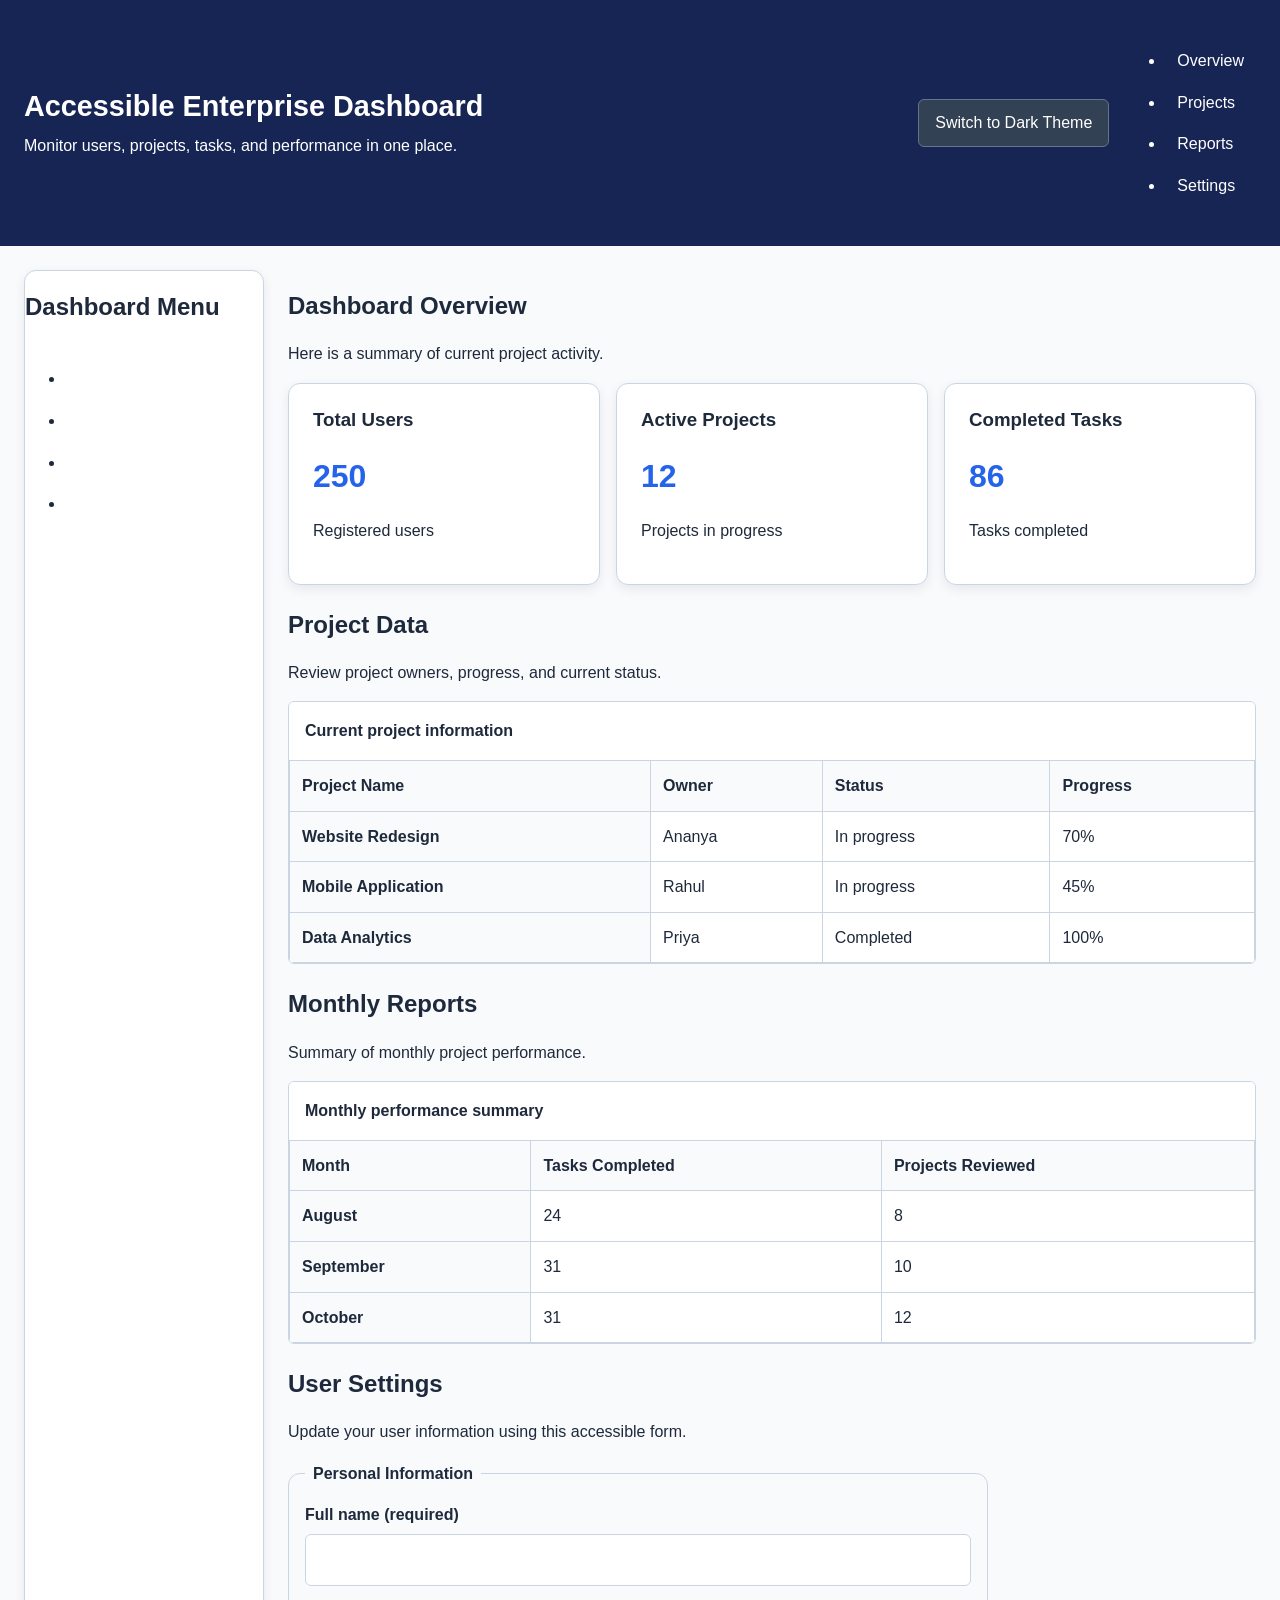
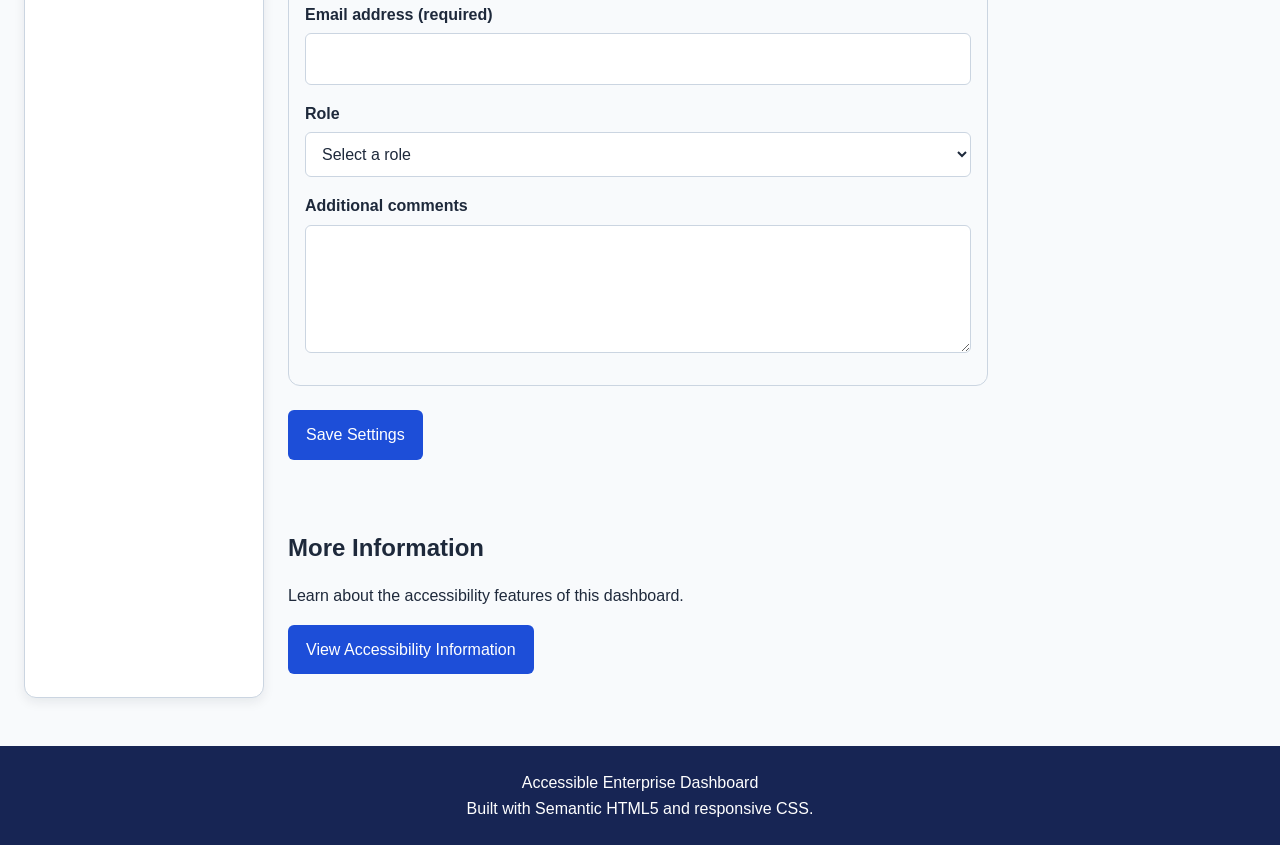
==== commit 75eaacf8: "Update index.html" ====
--- a/index.html
+++ b/index.html
@@ -1,5 +1,6 @@
 <!DOCTYPE html>
 <html lang="en" data-theme="light">
+
 <head>
     <meta charset="UTF-8">
     <meta name="viewport" content="width=device-width, initial-scale=1">
@@ -22,15 +23,16 @@
     <a href="#main-content" class="skip-link">
         Skip to main content
     </a>
-<main id="main-content">
 
     <!-- Header -->
     <header>
-        <h1>Accessible Enterprise Dashboard</h1>
-
-        <p>
-            Monitor users, projects, tasks, and performance in one place.
-        </p>
+        <div>
+            <h1>Accessible Enterprise Dashboard</h1>
+
+            <p>
+                Monitor users, projects, tasks, and performance in one place.
+            </p>
+        </div>
 
         <!-- Dark and Light Theme Switch -->
         <button
@@ -72,7 +74,7 @@
             </nav>
         </aside>
 
-        <!-- Main Content -->
+        <!-- Main Content: Only one main element -->
         <main id="main-content">
 
             <!-- Dashboard Overview -->
@@ -309,6 +311,7 @@
             </section>
 
         </main>
+
     </div>
 
     <!-- Accessible Dialog -->
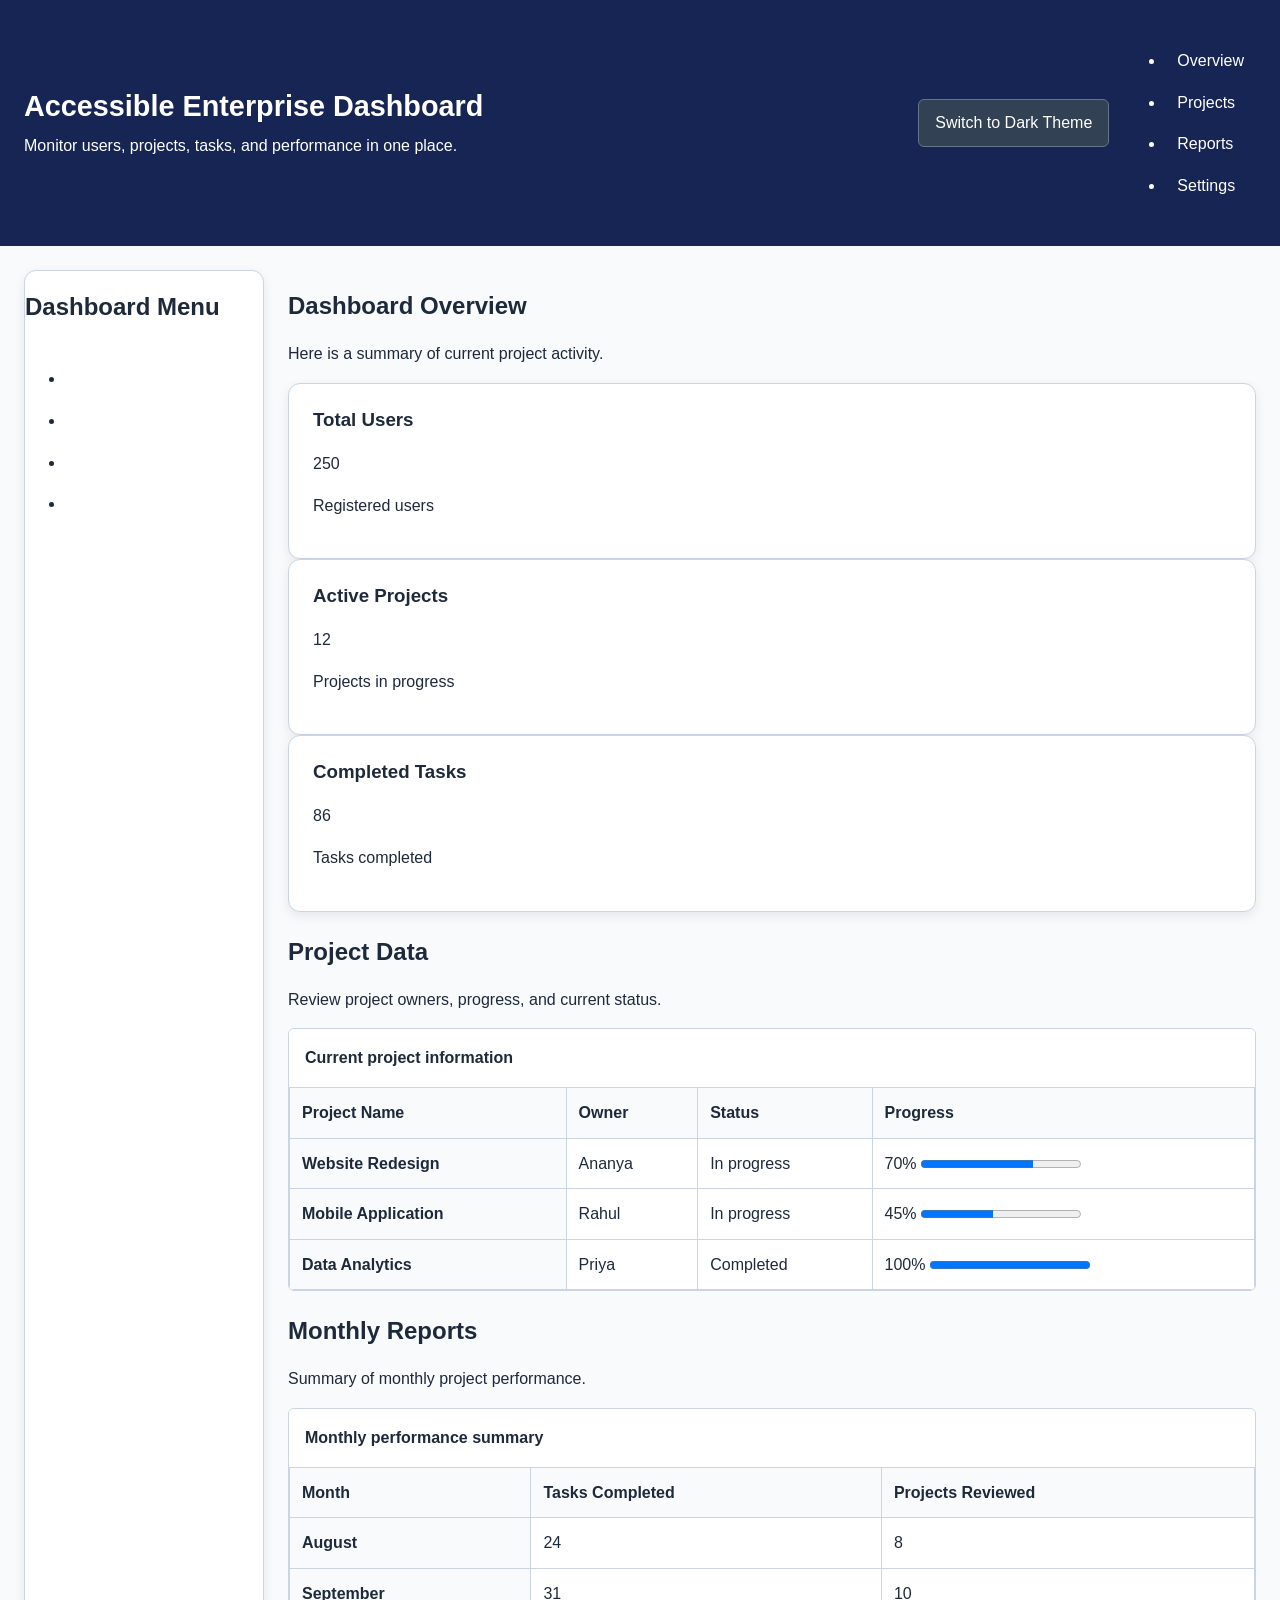
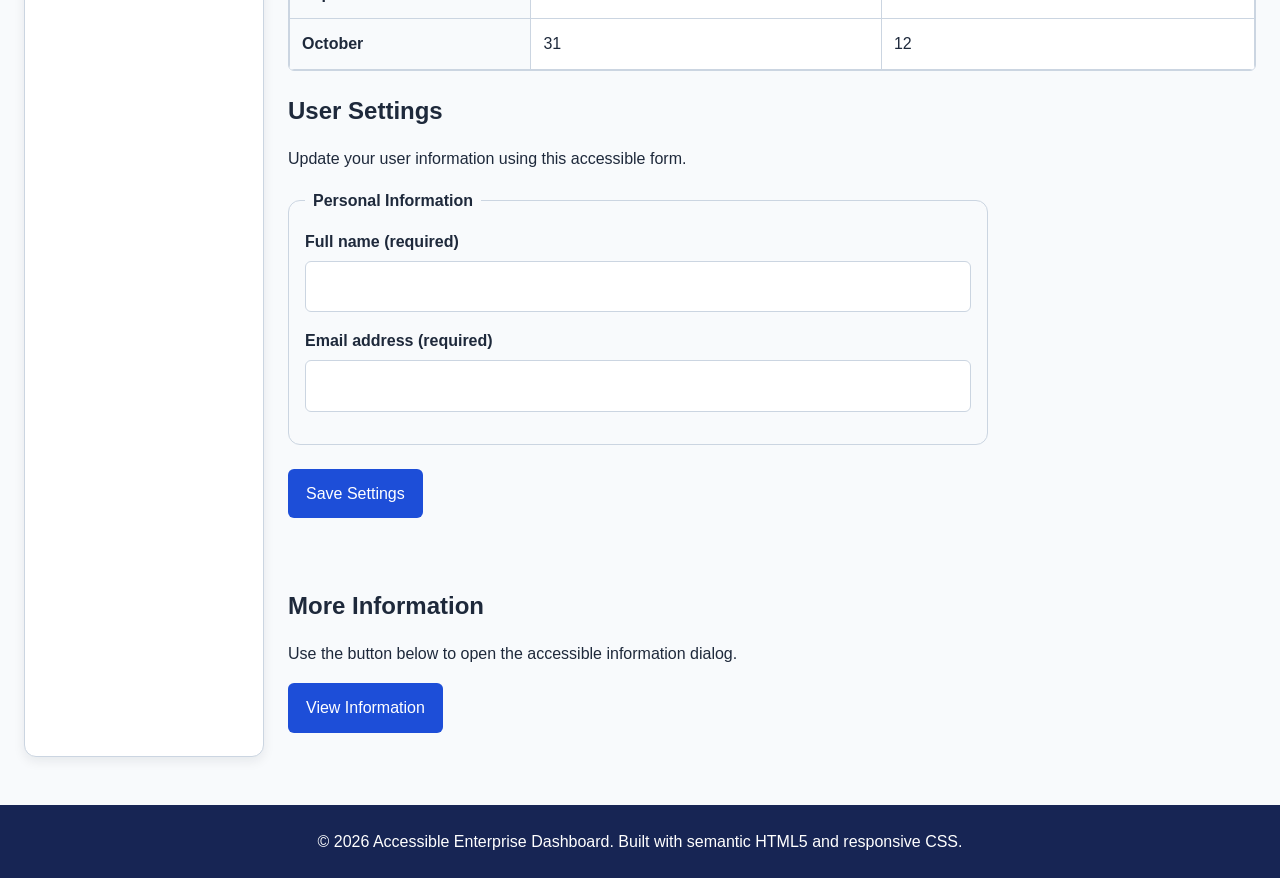
==== commit c0b9c6df: "Update index.html" ====
--- a/index.html
+++ b/index.html
@@ -1,14 +1,11 @@
 <!DOCTYPE html>
 <html lang="en" data-theme="light">
-
 <head>
     <meta charset="UTF-8">
-    <meta name="viewport" content="width=device-width, initial-scale=1">
-
-    <meta
-        name="description"
-        content="An accessible, responsive enterprise dashboard for monitoring users, projects, tasks, and reports."
-    >
+    <meta name="viewport" content="width=device-width, initial-scale=1.0">
+
+    <meta name="description"
+          content="An accessible, responsive enterprise dashboard for monitoring users, projects, tasks, and reports.">
 
     <meta name="theme-color" content="#172554">
 
@@ -19,14 +16,15 @@
 
 <body>
 
-    <!-- Skip Navigation -->
+    <!-- Skip Link -->
     <a href="#main-content" class="skip-link">
         Skip to main content
     </a>
 
     <!-- Header -->
-    <header>
-        <div>
+    <header class="site-header">
+
+        <div class="header-content">
             <h1>Accessible Enterprise Dashboard</h1>
 
             <p>
@@ -34,12 +32,10 @@
             </p>
         </div>
 
-        <!-- Dark and Light Theme Switch -->
         <button
             type="button"
             id="theme-toggle"
-            aria-pressed="false"
-        >
+            aria-pressed="false">
             Switch to Dark Theme
         </button>
 
@@ -52,82 +48,75 @@
                 <li><a href="#settings">Settings</a></li>
             </ul>
         </nav>
+
     </header>
 
     <!-- Dashboard Layout -->
     <div class="layout">
 
         <!-- Sidebar -->
-        <aside
-            class="glass-panel"
-            aria-labelledby="sidebar-title"
-        >
+        <aside class="glass-panel" aria-labelledby="sidebar-title">
+
             <h2 id="sidebar-title">Dashboard Menu</h2>
 
-            <nav aria-label="Dashboard sections">
+            <nav aria-label="Dashboard menu">
                 <ul>
-                    <li><a href="#overview">Dashboard Overview</a></li>
+                    <li><a href="#overview">Overview</a></li>
                     <li><a href="#projects">Project Data</a></li>
                     <li><a href="#reports">Monthly Reports</a></li>
                     <li><a href="#settings">User Settings</a></li>
                 </ul>
             </nav>
+
         </aside>
 
-        <!-- Main Content: Only one main element -->
+        <!-- Main Content -->
         <main id="main-content">
 
-            <!-- Dashboard Overview -->
-            <section
-                id="overview"
-                aria-labelledby="overview-title"
-            >
+            <!-- Overview -->
+            <section id="overview" aria-labelledby="overview-title">
+
                 <h2 id="overview-title">Dashboard Overview</h2>
 
                 <p>
                     Here is a summary of current project activity.
                 </p>
 
-                <div class="cards">
-
-                    <article>
+                <div class="dashboard-cards">
+
+                    <article class="glass-panel">
                         <h3>Total Users</h3>
-                        <p class="number">250</p>
+                        <p class="stat-number">250</p>
                         <p>Registered users</p>
                     </article>
 
-                    <article>
+                    <article class="glass-panel">
                         <h3>Active Projects</h3>
-                        <p class="number">12</p>
+                        <p class="stat-number">12</p>
                         <p>Projects in progress</p>
                     </article>
 
-                    <article>
+                    <article class="glass-panel">
                         <h3>Completed Tasks</h3>
-                        <p class="number">86</p>
+                        <p class="stat-number">86</p>
                         <p>Tasks completed</p>
                     </article>
 
                 </div>
+
             </section>
 
             <!-- Project Data -->
-            <section
-                id="projects"
-                aria-labelledby="projects-title"
-            >
+            <section id="projects" aria-labelledby="projects-title">
+
                 <h2 id="projects-title">Project Data</h2>
 
                 <p>
                     Review project owners, progress, and current status.
                 </p>
 
-                <div
-                    class="table-container"
-                    role="region"
-                    aria-label="Project information table"
-                    tabindex="0"
-                >
+                <div class="table-container">
+
                     <table>
                         <caption>Current project information</caption>
 
@@ -144,43 +133,58 @@
                             <tr>
                                 <th scope="row">Website Redesign</th>
                                 <td>Ananya</td>
-                                <td><span class="status">In progress</span></td>
-                                <td>70%</td>
+                                <td>In progress</td>
+                                <td>
+                                    <span>70%</span>
+                                    <progress value="70" max="100"
+                                              aria-label="Website Redesign progress">
+                                        70%
+                                    </progress>
+                                </td>
                             </tr>
 
                             <tr>
                                 <th scope="row">Mobile Application</th>
                                 <td>Rahul</td>
-                                <td><span class="status">In progress</span></td>
-                                <td>45%</td>
+                                <td>In progress</td>
+                                <td>
+                                    <span>45%</span>
+                                    <progress value="45" max="100"
+                                              aria-label="Mobile Application progress">
+                                        45%
+                                    </progress>
+                                </td>
                             </tr>
 
                             <tr>
                                 <th scope="row">Data Analytics</th>
                                 <td>Priya</td>
-                                <td><span class="status">Completed</span></td>
-                                <td>100%</td>
+                                <td>Completed</td>
+                                <td>
+                                    <span>100%</span>
+                                    <progress value="100" max="100"
+                                              aria-label="Data Analytics progress">
+                                        100%
+                                    </progress>
+                                </td>
                             </tr>
                         </tbody>
+
                     </table>
+
                 </div>
+
             </section>
 
             <!-- Monthly Reports -->
-            <section
-                id="reports"
-                aria-labelledby="reports-title"
-            >
+            <section id="reports" aria-labelledby="reports-title">
+
                 <h2 id="reports-title">Monthly Reports</h2>
 
                 <p>Summary of monthly project performance.</p>
 
-                <div
-                    class="table-container"
-                    role="region"
-                    aria-label="Monthly performance table"
-                    tabindex="0"
-                >
+                <div class="table-container">
+
                     <table>
                         <caption>Monthly performance summary</caption>
 
@@ -211,15 +215,16 @@
                                 <td>12</td>
                             </tr>
                         </tbody>
+
                     </table>
+
                 </div>
+
             </section>
 
             <!-- User Settings -->
-            <section
-                id="settings"
-                aria-labelledby="settings-title"
-            >
+            <section id="settings" aria-labelledby="settings-title">
+
                 <h2 id="settings-title">User Settings</h2>
 
                 <p>
@@ -241,8 +246,7 @@
                                 id="full-name"
                                 name="full-name"
                                 autocomplete="name"
-                                required
-                            >
+                                required>
                         </div>
 
                         <div class="form-group">
@@ -255,59 +259,35 @@
                                 id="email"
                                 name="email"
                                 autocomplete="email"
-                                required
-                            >
+                                required>
                         </div>
 
-                        <div class="form-group">
-                            <label for="role">Role</label>
-
-                            <select id="role" name="role">
-                                <option value="">Select a role</option>
-                                <option value="admin">Administrator</option>
-                                <option value="manager">Project Manager</option>
-                                <option value="member">Team Member</option>
-                            </select>
-                        </div>
-
-                        <div class="form-group">
-                            <label for="comments">
-                                Additional comments
-                            </label>
-
-                            <textarea
-                                id="comments"
-                                name="comments"
-                                rows="4"
-                            ></textarea>
-                        </div>
                     </fieldset>
 
                     <button type="submit">Save Settings</button>
 
+                    <p id="form-message"
+                       class="status"
+                       role="status"
+                       aria-live="polite"></p>
+
                 </form>
 
-                <p
-                    id="form-message"
-                    role="status"
-                    aria-live="polite"
-                ></p>
-            </section>
-
-            <!-- Accessibility Information -->
+            </section>
+
+            <!-- Additional Information -->
             <section aria-labelledby="information-title">
+
                 <h2 id="information-title">More Information</h2>
 
                 <p>
-                    Learn about the accessibility features of this dashboard.
+                    Use the button below to open the accessible information dialog.
                 </p>
 
-                <button
-                    type="button"
-                    id="open-dialog"
-                >
-                    View Accessibility Information
+                <button type="button" id="open-dialog">
+                    View Information
                 </button>
+
             </section>
 
         </main>
@@ -315,58 +295,77 @@
     </div>
 
     <!-- Accessible Dialog -->
-    <dialog
-        id="accessibility-dialog"
-        aria-labelledby="dialog-title"
-        aria-describedby="dialog-description"
-    >
-        <h2 id="dialog-title">Accessibility Information</h2>
+    <dialog id="information-dialog"
+            aria-labelledby="dialog-title"
+            aria-describedby="dialog-description">
+
+        <h2 id="dialog-title">Dashboard Information</h2>
 
         <p id="dialog-description">
-            This dashboard uses semantic HTML, labelled form controls,
-            keyboard focus indicators, accessible tables, and responsive
-            layouts to improve usability.
+            This dashboard demonstrates semantic HTML5, responsive design,
+            accessible navigation, data tables, forms, and keyboard support.
         </p>
 
-        <form method="dialog">
-            <button type="submit">Close</button>
-        </form>
+        <button type="button" id="close-dialog">
+            Close
+        </button>
+
     </dialog>
 
     <!-- Footer -->
-    <footer>
-        <p>Accessible Enterprise Dashboard</p>
-        <p>Built with Semantic HTML5 and responsive CSS.</p>
+    <footer class="site-footer">
+        <p>
+            &copy; 2026 Accessible Enterprise Dashboard.
+            Built with semantic HTML5 and responsive CSS.
+        </p>
     </footer>
 
     <!-- JavaScript -->
     <script>
-        "use strict";
-
-        // Settings form
-        const settingsForm =
-            document.getElementById("settings-form");
-
-        const formMessage =
-            document.getElementById("form-message");
+        // Dark Theme Toggle
+        const themeToggle = document.getElementById("theme-toggle");
+
+        themeToggle.addEventListener("click", function () {
+            const isDark =
+                document.documentElement.getAttribute("data-theme") === "dark";
+
+            const newTheme = isDark ? "light" : "dark";
+
+            document.documentElement.setAttribute("data-theme", newTheme);
+
+            themeToggle.setAttribute("aria-pressed", String(!isDark));
+
+            themeToggle.textContent = isDark
+                ? "Switch to Dark Theme"
+                : "Switch to Light Theme";
+        });
+
+        // Settings Form
+        const settingsForm = document.getElementById("settings-form");
+        const formMessage = document.getElementById("form-message");
 
         settingsForm.addEventListener("submit", function (event) {
             event.preventDefault();
 
-            if (!settingsForm.reportValidity()) {
+            if (!settingsForm.checkValidity()) {
+                settingsForm.reportValidity();
                 return;
             }
 
             formMessage.textContent =
-                "Settings validated successfully. This demo does not save data to a server.";
+                "Settings saved successfully for this demo.";
+
         });
 
-        // Accessible dialog
+        // Open Dialog
         const informationDialog =
-            document.getElementById("accessibility-dialog");
+            document.getElementById("information-dialog");
 
         const openDialogButton =
             document.getElementById("open-dialog");
+
+        const closeDialogButton =
+            document.getElementById("close-dialog");
 
         openDialogButton.addEventListener("click", function () {
             if (typeof informationDialog.showModal === "function") {
@@ -374,32 +373,11 @@
             }
         });
 
-        // Dark and light theme switch
-        const themeToggle =
-            document.getElementById("theme-toggle");
-
-        themeToggle.addEventListener("click", function () {
-            const isDark =
-                document.documentElement.getAttribute("data-theme") === "dark";
-
-            if (isDark) {
-                document.documentElement.setAttribute(
-                    "data-theme",
-                    "light"
-                );
-
-                themeToggle.textContent = "Switch to Dark Theme";
-                themeToggle.setAttribute("aria-pressed", "false");
-            } else {
-                document.documentElement.setAttribute(
-                    "data-theme",
-                    "dark"
-                );
-
-                themeToggle.textContent = "Switch to Light Theme";
-                themeToggle.setAttribute("aria-pressed", "true");
-            }
+        closeDialogButton.addEventListener("click", function () {
+            informationDialog.close();
         });
+
+        // Close Dialog with Escape is supported by the native dialog element.
     </script>
 
 </body>
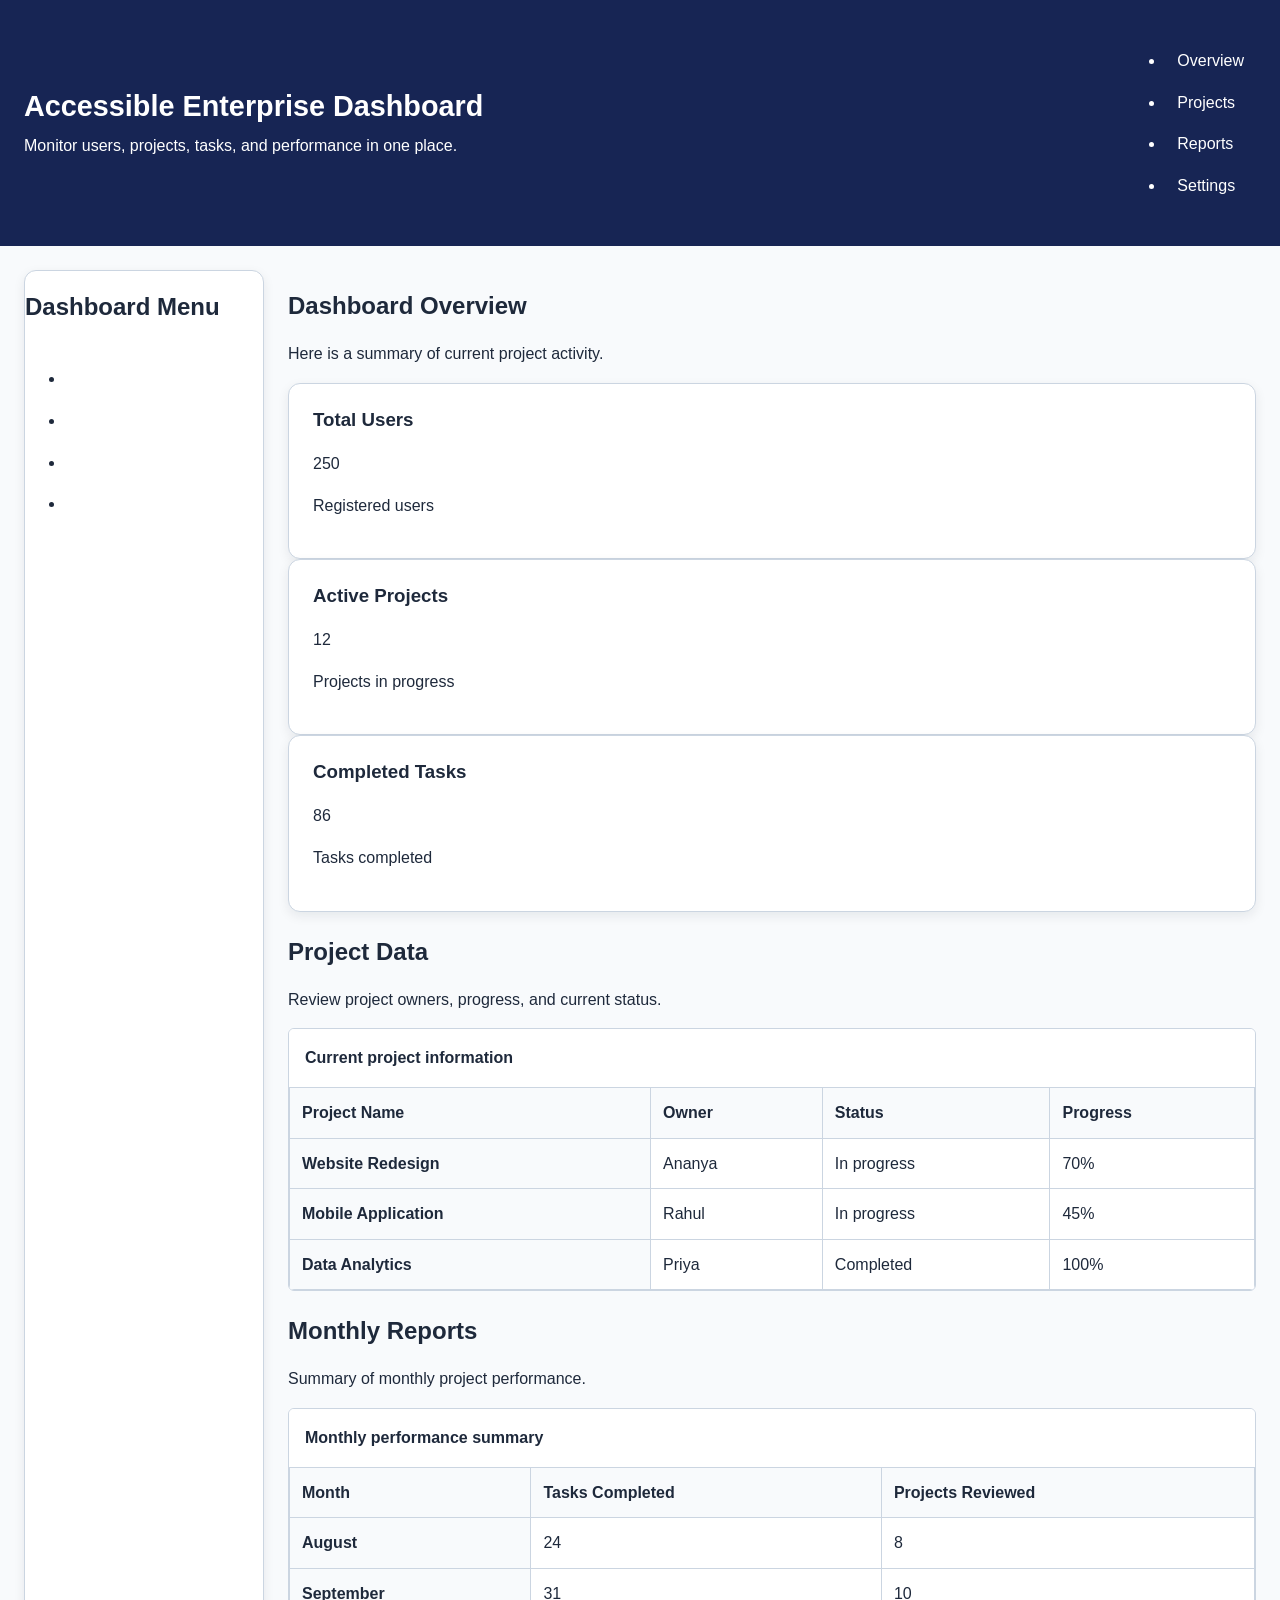
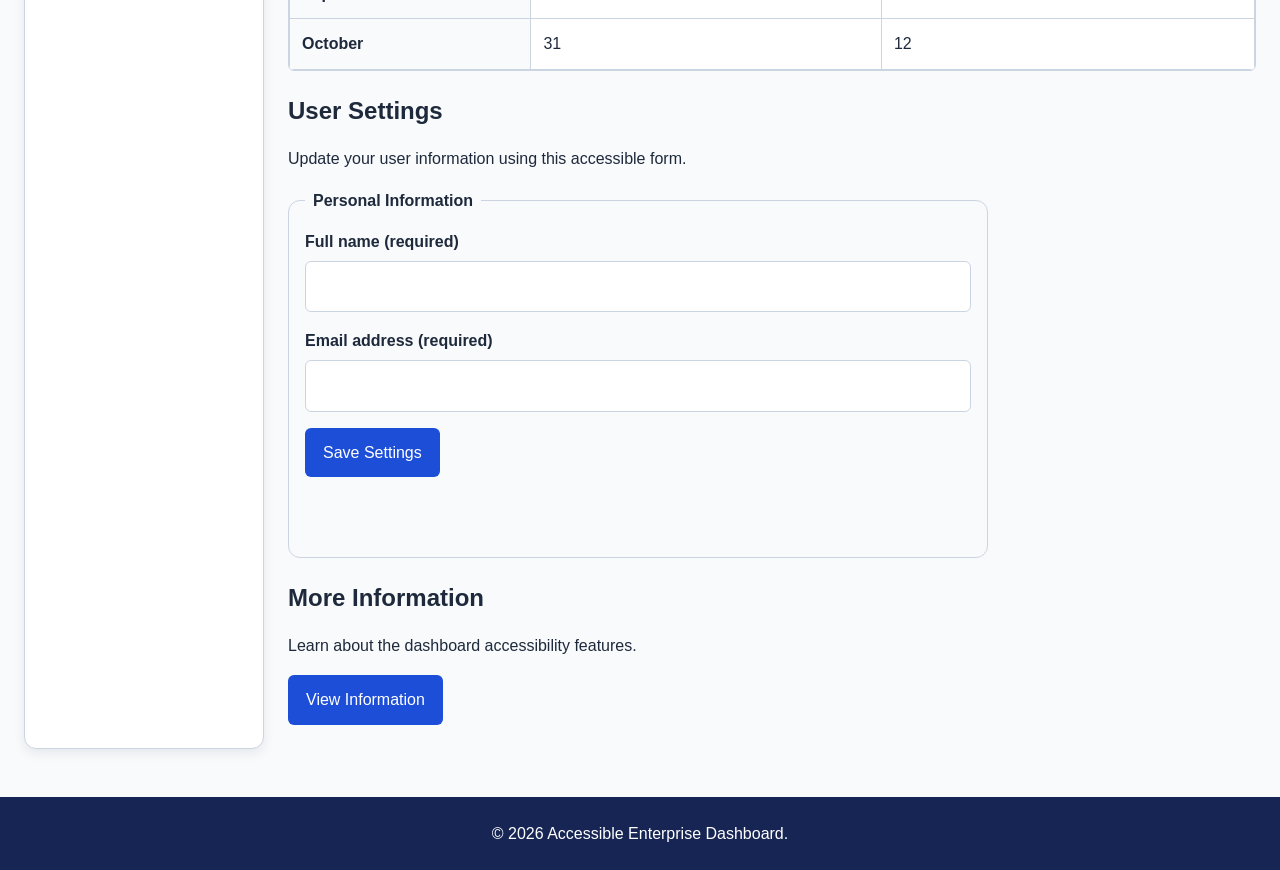
==== commit afe6b4c9: "Update index.html" ====
--- a/index.html
+++ b/index.html
@@ -5,9 +5,7 @@
     <meta name="viewport" content="width=device-width, initial-scale=1.0">
 
     <meta name="description"
-          content="An accessible, responsive enterprise dashboard for monitoring users, projects, tasks, and reports.">
-
-    <meta name="theme-color" content="#172554">
+          content="An accessible and responsive enterprise dashboard.">
 
     <title>Accessible Enterprise Dashboard</title>
 
@@ -16,7 +14,6 @@
 
 <body>
 
-    <!-- Skip Link -->
     <a href="#main-content" class="skip-link">
         Skip to main content
     </a>
@@ -32,14 +29,7 @@
             </p>
         </div>
 
-        <button
-            type="button"
-            id="theme-toggle"
-            aria-pressed="false">
-            Switch to Dark Theme
-        </button>
-
-        <!-- Main Navigation -->
+        <!-- Navigation -->
         <nav aria-label="Main navigation">
             <ul>
                 <li><a href="#overview">Overview</a></li>
@@ -61,7 +51,7 @@
 
             <nav aria-label="Dashboard menu">
                 <ul>
-                    <li><a href="#overview">Overview</a></li>
+                    <li><a href="#overview">Dashboard Overview</a></li>
                     <li><a href="#projects">Project Data</a></li>
                     <li><a href="#reports">Monthly Reports</a></li>
                     <li><a href="#settings">User Settings</a></li>
@@ -74,13 +64,9 @@
         <main id="main-content">
 
             <!-- Overview -->
-            <section id="overview" aria-labelledby="overview-title">
-
-                <h2 id="overview-title">Dashboard Overview</h2>
-
-                <p>
-                    Here is a summary of current project activity.
-                </p>
+            <section id="overview">
+                <h2>Dashboard Overview</h2>
+                <p>Here is a summary of current project activity.</p>
 
                 <div class="dashboard-cards">
 
@@ -103,20 +89,14 @@
                     </article>
 
                 </div>
-
-            </section>
-
-            <!-- Project Data -->
-            <section id="projects" aria-labelledby="projects-title">
-
-                <h2 id="projects-title">Project Data</h2>
-
-                <p>
-                    Review project owners, progress, and current status.
-                </p>
+            </section>
+
+            <!-- Projects -->
+            <section id="projects">
+                <h2>Project Data</h2>
+                <p>Review project owners, progress, and current status.</p>
 
                 <div class="table-container">
-
                     <table>
                         <caption>Current project information</caption>
 
@@ -134,57 +114,33 @@
                                 <th scope="row">Website Redesign</th>
                                 <td>Ananya</td>
                                 <td>In progress</td>
-                                <td>
-                                    <span>70%</span>
-                                    <progress value="70" max="100"
-                                              aria-label="Website Redesign progress">
-                                        70%
-                                    </progress>
-                                </td>
+                                <td>70%</td>
                             </tr>
 
                             <tr>
                                 <th scope="row">Mobile Application</th>
                                 <td>Rahul</td>
                                 <td>In progress</td>
-                                <td>
-                                    <span>45%</span>
-                                    <progress value="45" max="100"
-                                              aria-label="Mobile Application progress">
-                                        45%
-                                    </progress>
-                                </td>
+                                <td>45%</td>
                             </tr>
 
                             <tr>
                                 <th scope="row">Data Analytics</th>
                                 <td>Priya</td>
                                 <td>Completed</td>
-                                <td>
-                                    <span>100%</span>
-                                    <progress value="100" max="100"
-                                              aria-label="Data Analytics progress">
-                                        100%
-                                    </progress>
-                                </td>
+                                <td>100%</td>
                             </tr>
                         </tbody>
-
                     </table>
-
                 </div>
-
-            </section>
-
-            <!-- Monthly Reports -->
-            <section id="reports" aria-labelledby="reports-title">
-
-                <h2 id="reports-title">Monthly Reports</h2>
-
+            </section>
+
+            <!-- Reports -->
+            <section id="reports">
+                <h2>Monthly Reports</h2>
                 <p>Summary of monthly project performance.</p>
 
                 <div class="table-container">
-
                     <table>
                         <caption>Monthly performance summary</caption>
 
@@ -215,32 +171,21 @@
                                 <td>12</td>
                             </tr>
                         </tbody>
-
                     </table>
-
                 </div>
-
-            </section>
-
-            <!-- User Settings -->
-            <section id="settings" aria-labelledby="settings-title">
-
-                <h2 id="settings-title">User Settings</h2>
-
-                <p>
-                    Update your user information using this accessible form.
-                </p>
+            </section>
+
+            <!-- Settings -->
+            <section id="settings">
+                <h2>User Settings</h2>
+                <p>Update your user information using this accessible form.</p>
 
                 <form id="settings-form">
-
                     <fieldset>
                         <legend>Personal Information</legend>
 
                         <div class="form-group">
-                            <label for="full-name">
-                                Full name (required)
-                            </label>
-
+                            <label for="full-name">Full name (required)</label>
                             <input
                                 type="text"
                                 id="full-name"
@@ -250,10 +195,7 @@
                         </div>
 
                         <div class="form-group">
-                            <label for="email">
-                                Email address (required)
-                            </label>
-
+                            <label for="email">Email address (required)</label>
                             <input
                                 type="email"
                                 id="email"
@@ -262,85 +204,47 @@
                                 required>
                         </div>
 
+                        <button type="submit">Save Settings</button>
+
+                        <p id="form-message"
+                           role="status"
+                           aria-live="polite"></p>
                     </fieldset>
-
-                    <button type="submit">Save Settings</button>
-
-                    <p id="form-message"
-                       class="status"
-                       role="status"
-                       aria-live="polite"></p>
-
                 </form>
-
-            </section>
-
-            <!-- Additional Information -->
-            <section aria-labelledby="information-title">
-
-                <h2 id="information-title">More Information</h2>
-
-                <p>
-                    Use the button below to open the accessible information dialog.
-                </p>
+            </section>
+
+            <!-- Information -->
+            <section>
+                <h2>More Information</h2>
+                <p>Learn about the dashboard accessibility features.</p>
 
                 <button type="button" id="open-dialog">
                     View Information
                 </button>
-
             </section>
 
         </main>
-
     </div>
 
-    <!-- Accessible Dialog -->
-    <dialog id="information-dialog"
-            aria-labelledby="dialog-title"
-            aria-describedby="dialog-description">
-
+    <!-- Dialog -->
+    <dialog id="information-dialog" aria-labelledby="dialog-title">
         <h2 id="dialog-title">Dashboard Information</h2>
 
-        <p id="dialog-description">
+        <p>
             This dashboard demonstrates semantic HTML5, responsive design,
-            accessible navigation, data tables, forms, and keyboard support.
+            accessible tables, forms, and navigation.
         </p>
 
-        <button type="button" id="close-dialog">
-            Close
-        </button>
-
+        <button type="button" id="close-dialog">Close</button>
     </dialog>
 
     <!-- Footer -->
     <footer class="site-footer">
-        <p>
-            &copy; 2026 Accessible Enterprise Dashboard.
-            Built with semantic HTML5 and responsive CSS.
-        </p>
+        <p>&copy; 2026 Accessible Enterprise Dashboard.</p>
     </footer>
 
     <!-- JavaScript -->
     <script>
-        // Dark Theme Toggle
-        const themeToggle = document.getElementById("theme-toggle");
-
-        themeToggle.addEventListener("click", function () {
-            const isDark =
-                document.documentElement.getAttribute("data-theme") === "dark";
-
-            const newTheme = isDark ? "light" : "dark";
-
-            document.documentElement.setAttribute("data-theme", newTheme);
-
-            themeToggle.setAttribute("aria-pressed", String(!isDark));
-
-            themeToggle.textContent = isDark
-                ? "Switch to Dark Theme"
-                : "Switch to Light Theme";
-        });
-
-        // Settings Form
         const settingsForm = document.getElementById("settings-form");
         const formMessage = document.getElementById("form-message");
 
@@ -354,30 +258,17 @@
 
             formMessage.textContent =
                 "Settings saved successfully for this demo.";
-
         });
 
-        // Open Dialog
-        const informationDialog =
-            document.getElementById("information-dialog");
-
-        const openDialogButton =
-            document.getElementById("open-dialog");
-
-        const closeDialogButton =
-            document.getElementById("close-dialog");
-
-        openDialogButton.addEventListener("click", function () {
-            if (typeof informationDialog.showModal === "function") {
-                informationDialog.showModal();
-            }
+        const dialog = document.getElementById("information-dialog");
+
+        document.getElementById("open-dialog").addEventListener("click", function () {
+            dialog.showModal();
         });
 
-        closeDialogButton.addEventListener("click", function () {
-            informationDialog.close();
+        document.getElementById("close-dialog").addEventListener("click", function () {
+            dialog.close();
         });
-
-        // Close Dialog with Escape is supported by the native dialog element.
     </script>
 
 </body>
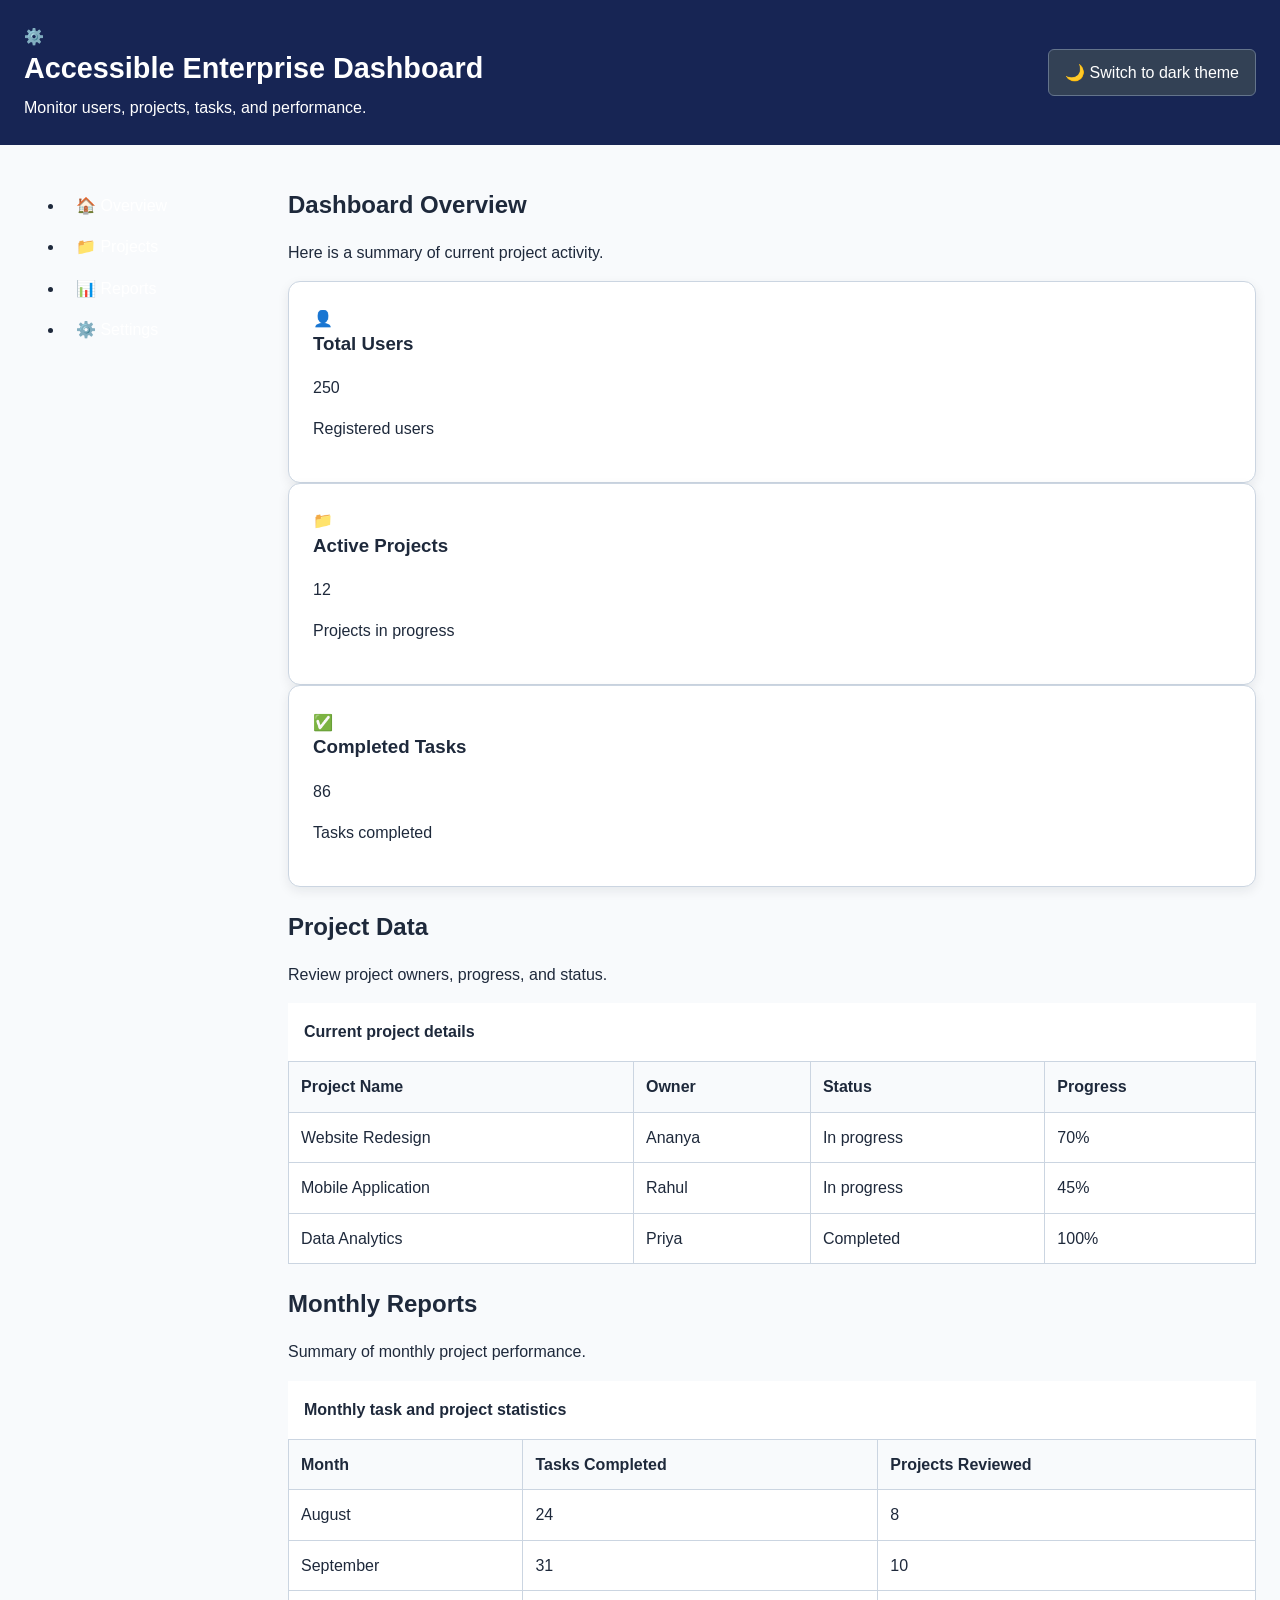
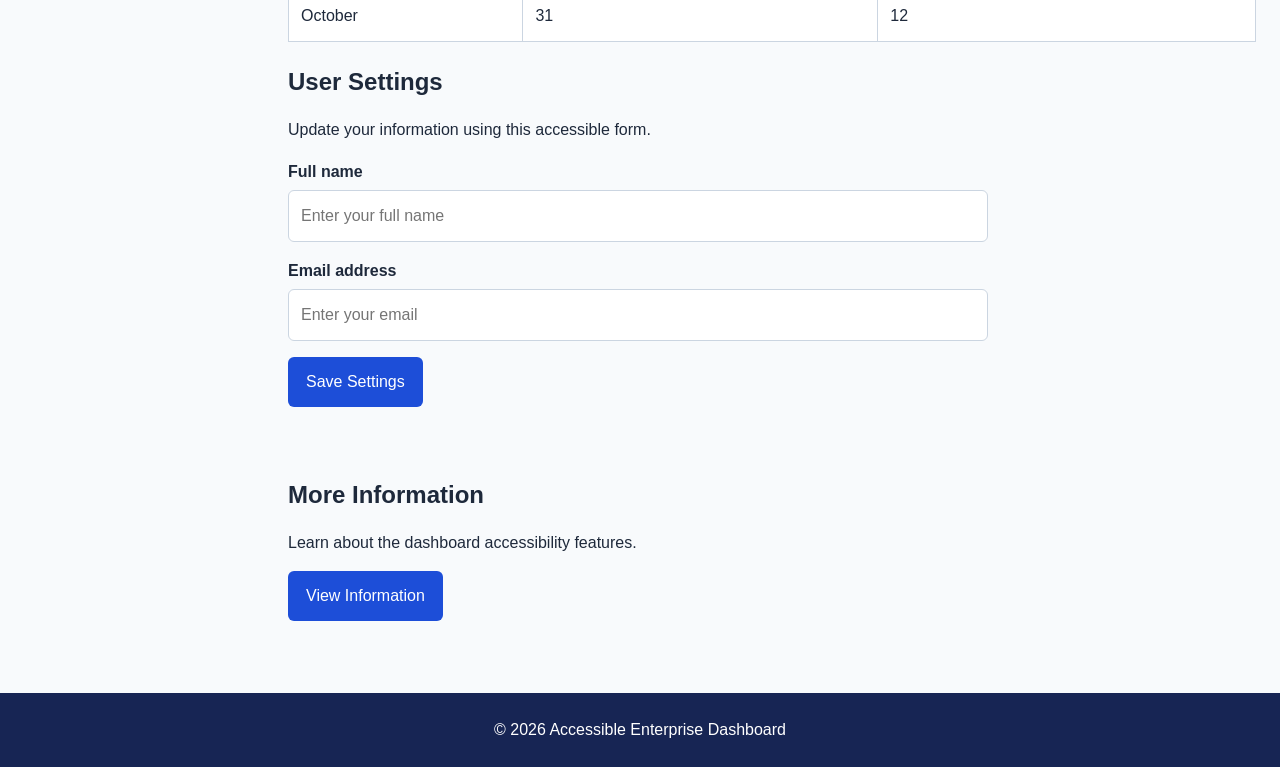
==== commit a045cec1: "Update index.html" ====
--- a/index.html
+++ b/index.html
@@ -5,63 +5,55 @@
     <meta name="viewport" content="width=device-width, initial-scale=1.0">
 
     <meta name="description"
-          content="An accessible and responsive enterprise dashboard.">
+          content="An accessible, responsive dashboard with project statistics and reports.">
 
     <title>Accessible Enterprise Dashboard</title>
 
+    <!-- CSS file -->
     <link rel="stylesheet" href="style.css">
 </head>
 
 <body>
 
-    <a href="#main-content" class="skip-link">
-        Skip to main content
-    </a>
+    <a class="skip-link" href="#main-content">Skip to content</a>
 
     <!-- Header -->
-    <header class="site-header">
-
-        <div class="header-content">
-            <h1>Accessible Enterprise Dashboard</h1>
-
-            <p>
-                Monitor users, projects, tasks, and performance in one place.
-            </p>
+    <header class="header">
+        <div class="header-brand">
+            <span class="brand-icon" aria-hidden="true">⚙️</span>
+
+            <div>
+                <h1>Accessible Enterprise Dashboard</h1>
+                <p>Monitor users, projects, tasks, and performance.</p>
+            </div>
         </div>
 
-        <!-- Navigation -->
-        <nav aria-label="Main navigation">
-            <ul>
-                <li><a href="#overview">Overview</a></li>
-                <li><a href="#projects">Projects</a></li>
-                <li><a href="#reports">Reports</a></li>
-                <li><a href="#settings">Settings</a></li>
-            </ul>
-        </nav>
-
+        <button
+            type="button"
+            id="theme-toggle"
+            class="theme-toggle"
+            aria-pressed="false">
+            🌙 Switch to dark theme
+        </button>
     </header>
 
-    <!-- Dashboard Layout -->
+    <!-- Main Layout -->
     <div class="layout">
 
         <!-- Sidebar -->
-        <aside class="glass-panel" aria-labelledby="sidebar-title">
-
-            <h2 id="sidebar-title">Dashboard Menu</h2>
-
-            <nav aria-label="Dashboard menu">
+        <aside class="sidebar" aria-label="Main navigation">
+            <nav>
                 <ul>
-                    <li><a href="#overview">Dashboard Overview</a></li>
-                    <li><a href="#projects">Project Data</a></li>
-                    <li><a href="#reports">Monthly Reports</a></li>
-                    <li><a href="#settings">User Settings</a></li>
+                    <li><a href="#overview" aria-current="page">🏠 Overview</a></li>
+                    <li><a href="#projects">📁 Projects</a></li>
+                    <li><a href="#reports">📊 Reports</a></li>
+                    <li><a href="#settings">⚙️ Settings</a></li>
                 </ul>
             </nav>
-
         </aside>
 
         <!-- Main Content -->
-        <main id="main-content">
+        <main id="main-content" class="main-content">
 
             <!-- Overview -->
             <section id="overview">
@@ -70,35 +62,48 @@
 
                 <div class="dashboard-cards">
 
-                    <article class="glass-panel">
-                        <h3>Total Users</h3>
-                        <p class="stat-number">250</p>
-                        <p>Registered users</p>
+                    <article class="card">
+                        <span class="card-icon" aria-hidden="true">👤</span>
+                        <div>
+                            <h3>Total Users</h3>
+                            <p class="stat-number">250</p>
+                            <p>Registered users</p>
+                        </div>
                     </article>
 
-                    <article class="glass-panel">
-                        <h3>Active Projects</h3>
-                        <p class="stat-number">12</p>
-                        <p>Projects in progress</p>
+                    <article class="card">
+                        <span class="card-icon" aria-hidden="true">📁</span>
+                        <div>
+                            <h3>Active Projects</h3>
+                            <p class="stat-number">12</p>
+                            <p>Projects in progress</p>
+                        </div>
                     </article>
 
-                    <article class="glass-panel">
-                        <h3>Completed Tasks</h3>
-                        <p class="stat-number">86</p>
-                        <p>Tasks completed</p>
+                    <article class="card">
+                        <span class="card-icon" aria-hidden="true">✅</span>
+                        <div>
+                            <h3>Completed Tasks</h3>
+                            <p class="stat-number">86</p>
+                            <p>Tasks completed</p>
+                        </div>
                     </article>
 
                 </div>
             </section>
 
             <!-- Projects -->
-            <section id="projects">
+            <section id="projects" class="panel">
                 <h2>Project Data</h2>
-                <p>Review project owners, progress, and current status.</p>
-
-                <div class="table-container">
+                <p>Review project owners, progress, and status.</p>
+
+                <div class="table-wrapper"
+                     role="region"
+                     aria-label="Project data table"
+                     tabindex="0">
+
                     <table>
-                        <caption>Current project information</caption>
+                        <caption>Current project details</caption>
 
                         <thead>
                             <tr>
@@ -111,23 +116,23 @@
 
                         <tbody>
                             <tr>
-                                <th scope="row">Website Redesign</th>
+                                <td>Website Redesign</td>
                                 <td>Ananya</td>
-                                <td>In progress</td>
+                                <td><span class="status progress">In progress</span></td>
                                 <td>70%</td>
                             </tr>
 
                             <tr>
-                                <th scope="row">Mobile Application</th>
+                                <td>Mobile Application</td>
                                 <td>Rahul</td>
-                                <td>In progress</td>
+                                <td><span class="status progress">In progress</span></td>
                                 <td>45%</td>
                             </tr>
 
                             <tr>
-                                <th scope="row">Data Analytics</th>
+                                <td>Data Analytics</td>
                                 <td>Priya</td>
-                                <td>Completed</td>
+                                <td><span class="status completed">Completed</span></td>
                                 <td>100%</td>
                             </tr>
                         </tbody>
@@ -136,13 +141,17 @@
             </section>
 
             <!-- Reports -->
-            <section id="reports">
+            <section id="reports" class="panel">
                 <h2>Monthly Reports</h2>
                 <p>Summary of monthly project performance.</p>
 
-                <div class="table-container">
+                <div class="table-wrapper"
+                     role="region"
+                     aria-label="Monthly reports table"
+                     tabindex="0">
+
                     <table>
-                        <caption>Monthly performance summary</caption>
+                        <caption>Monthly task and project statistics</caption>
 
                         <thead>
                             <tr>
@@ -154,19 +163,19 @@
 
                         <tbody>
                             <tr>
-                                <th scope="row">August</th>
+                                <td>August</td>
                                 <td>24</td>
                                 <td>8</td>
                             </tr>
 
                             <tr>
-                                <th scope="row">September</th>
+                                <td>September</td>
                                 <td>31</td>
                                 <td>10</td>
                             </tr>
 
                             <tr>
-                                <th scope="row">October</th>
+                                <td>October</td>
                                 <td>31</td>
                                 <td>12</td>
                             </tr>
@@ -176,99 +185,121 @@
             </section>
 
             <!-- Settings -->
-            <section id="settings">
+            <section id="settings" class="panel">
                 <h2>User Settings</h2>
-                <p>Update your user information using this accessible form.</p>
+                <p>Update your information using this accessible form.</p>
 
                 <form id="settings-form">
-                    <fieldset>
-                        <legend>Personal Information</legend>
-
-                        <div class="form-group">
-                            <label for="full-name">Full name (required)</label>
-                            <input
-                                type="text"
-                                id="full-name"
-                                name="full-name"
-                                autocomplete="name"
-                                required>
-                        </div>
-
-                        <div class="form-group">
-                            <label for="email">Email address (required)</label>
-                            <input
-                                type="email"
-                                id="email"
-                                name="email"
-                                autocomplete="email"
-                                required>
-                        </div>
-
-                        <button type="submit">Save Settings</button>
-
-                        <p id="form-message"
-                           role="status"
-                           aria-live="polite"></p>
-                    </fieldset>
+
+                    <div class="form-group">
+                        <label for="full-name">Full name</label>
+                        <input
+                            type="text"
+                            id="full-name"
+                            name="fullName"
+                            placeholder="Enter your full name"
+                            required>
+                    </div>
+
+                    <div class="form-group">
+                        <label for="email">Email address</label>
+                        <input
+                            type="email"
+                            id="email"
+                            name="email"
+                            placeholder="Enter your email"
+                            required>
+                    </div>
+
+                    <button type="submit" class="primary-button">
+                        Save Settings
+                    </button>
+
+                    <p id="form-message" role="status" aria-live="polite"></p>
+
                 </form>
             </section>
 
             <!-- Information -->
-            <section>
+            <section class="panel">
                 <h2>More Information</h2>
                 <p>Learn about the dashboard accessibility features.</p>
 
-                <button type="button" id="open-dialog">
+                <button
+                    type="button"
+                    id="open-dialog"
+                    class="primary-button">
                     View Information
                 </button>
             </section>
 
+            <!-- Dialog -->
+            <dialog id="information-dialog" aria-labelledby="dialog-title">
+                <h2 id="dialog-title">Dashboard Information</h2>
+
+                <p>
+                    This dashboard demonstrates semantic HTML,
+                    responsive design, accessible tables, forms,
+                    keyboard navigation, and theme switching.
+                </p>
+
+                <button
+                    type="button"
+                    id="close-dialog"
+                    class="primary-button">
+                    Close
+                </button>
+            </dialog>
+
         </main>
     </div>
 
-    <!-- Dialog -->
-    <dialog id="information-dialog" aria-labelledby="dialog-title">
-        <h2 id="dialog-title">Dashboard Information</h2>
-
-        <p>
-            This dashboard demonstrates semantic HTML5, responsive design,
-            accessible tables, forms, and navigation.
-        </p>
-
-        <button type="button" id="close-dialog">Close</button>
-    </dialog>
-
     <!-- Footer -->
-    <footer class="site-footer">
-        <p>&copy; 2026 Accessible Enterprise Dashboard.</p>
+    <footer class="footer">
+        <p>&copy; 2026 Accessible Enterprise Dashboard</p>
     </footer>
 
     <!-- JavaScript -->
     <script>
+        // Dark and light theme toggle
+        const themeToggle = document.getElementById("theme-toggle");
+        const html = document.documentElement;
+
+        themeToggle.addEventListener("click", function () {
+            const isDark = html.dataset.theme !== "dark";
+
+            html.dataset.theme = isDark ? "dark" : "light";
+
+            themeToggle.textContent = isDark
+                ? "☀️ Switch to light theme"
+                : "🌙 Switch to dark theme";
+
+            themeToggle.setAttribute("aria-pressed", String(isDark));
+        });
+
+        // Settings form
         const settingsForm = document.getElementById("settings-form");
         const formMessage = document.getElementById("form-message");
 
         settingsForm.addEventListener("submit", function (event) {
             event.preventDefault();
 
-            if (!settingsForm.checkValidity()) {
-                settingsForm.reportValidity();
-                return;
-            }
-
             formMessage.textContent =
-                "Settings saved successfully for this demo.";
+                "Settings submitted successfully for this demo.";
         });
 
+        // Information dialog
         const dialog = document.getElementById("information-dialog");
 
-        document.getElementById("open-dialog").addEventListener("click", function () {
-            dialog.showModal();
-        });
-
-        document.getElementById("close-dialog").addEventListener("click", function () {
-            dialog.close();
-        });
+        document.getElementById("open-dialog")
+            .addEventListener("click", function () {
+                dialog.showModal();
+            });
+
+        document.getElementById("close-dialog")
+            .addEventListener("click", function () {
+                dialog.close();
+            });
     </script>
 
 </body>
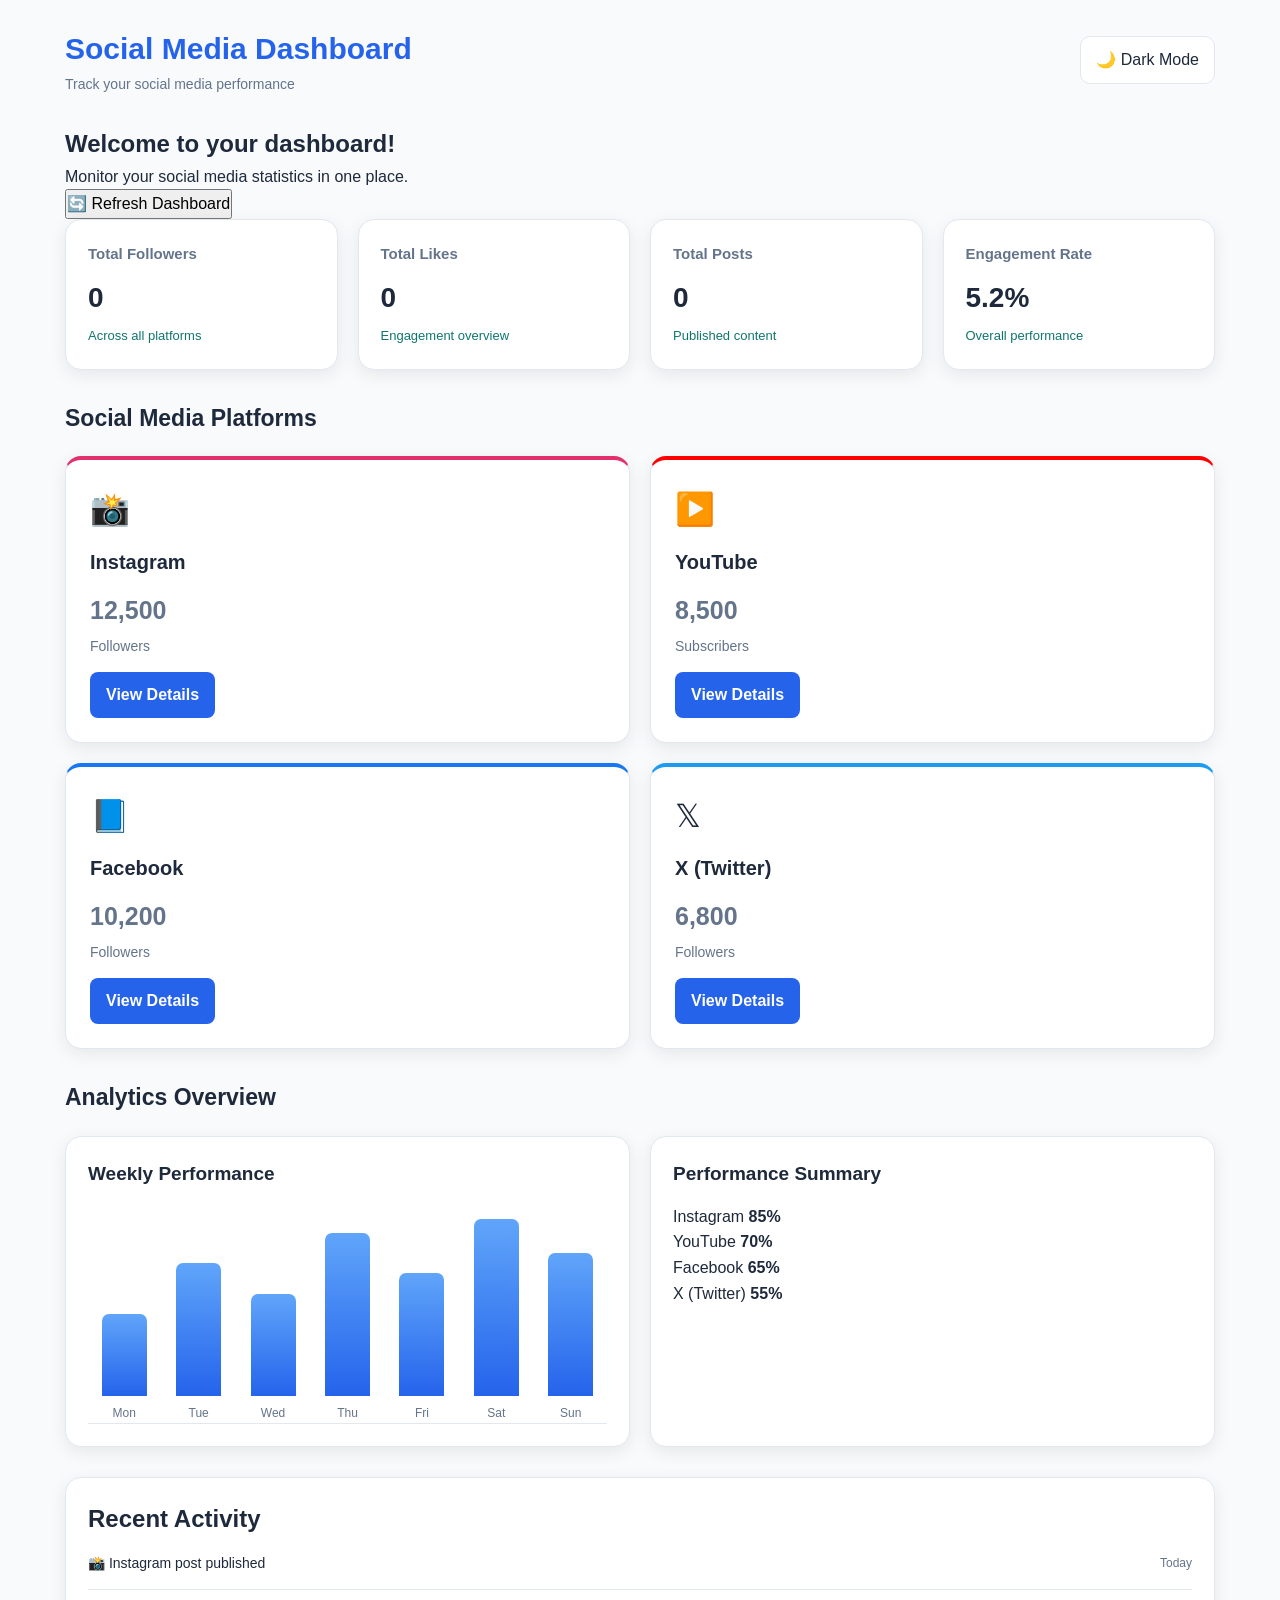
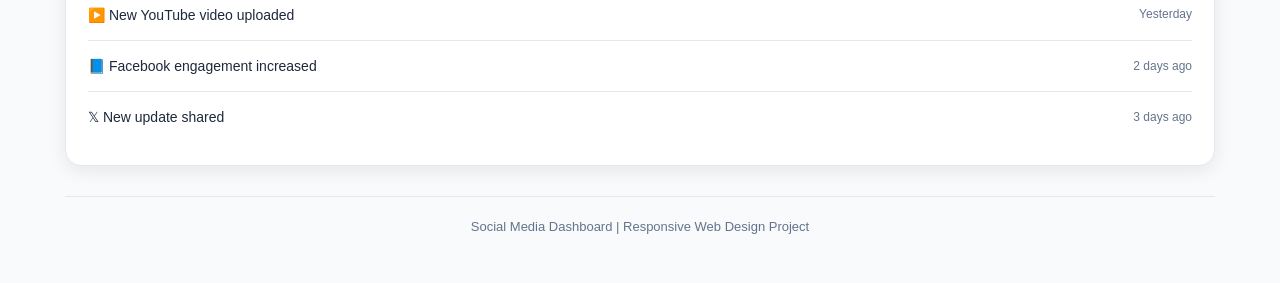
==== commit 5668a055: "Update index.html" ====
--- a/index.html
+++ b/index.html
@@ -1,306 +1,291 @@
 <!DOCTYPE html>
-<html lang="en" data-theme="light">
+<html lang="en">
 <head>
     <meta charset="UTF-8">
     <meta name="viewport" content="width=device-width, initial-scale=1.0">
 
     <meta name="description"
-          content="An accessible, responsive dashboard with project statistics and reports.">
-
-    <title>Accessible Enterprise Dashboard</title>
-
-    <!-- CSS file -->
+          content="A responsive social media analytics dashboard">
+
+    <title>Social Media Dashboard</title>
+
     <link rel="stylesheet" href="style.css">
 </head>
 
 <body>
 
-    <a class="skip-link" href="#main-content">Skip to content</a>
-
-    <!-- Header -->
-    <header class="header">
-        <div class="header-brand">
-            <span class="brand-icon" aria-hidden="true">⚙️</span>
-
+    <div class="container">
+
+        <!-- HEADER -->
+        <header class="header">
             <div>
-                <h1>Accessible Enterprise Dashboard</h1>
-                <p>Monitor users, projects, tasks, and performance.</p>
+                <h1>Social Media Dashboard</h1>
+                <p>Track your social media performance</p>
+            </div>
+
+            <div class="header-right">
+                <span id="current-date"></span>
+                <span id="clock"></span>
+
+                <button id="theme-toggle" class="theme-btn"
+                        type="button">
+                    🌙 Dark Mode
+                </button>
+            </div>
+        </header>
+
+        <!-- WELCOME MESSAGE -->
+        <section class="welcome-section">
+            <h2 id="welcome-message">
+                Welcome to your dashboard!
+            </h2>
+
+            <p>Monitor your social media statistics in one place.</p>
+
+            <button id="refresh-dashboard" class="refresh-btn"
+                    type="button">
+                🔄 Refresh Dashboard
+            </button>
+        </section>
+
+        <!-- SUMMARY CARDS -->
+        <section class="dashboard-cards">
+
+            <article class="card">
+                <h3>Total Followers</h3>
+                <h2 data-target="38000">0</h2>
+                <p>Across all platforms</p>
+            </article>
+
+            <article class="card">
+                <h3>Total Likes</h3>
+                <h2 data-target="26000">0</h2>
+                <p>Engagement overview</p>
+            </article>
+
+            <article class="card">
+                <h3>Total Posts</h3>
+                <h2 data-target="1225">0</h2>
+                <p>Published content</p>
+            </article>
+
+            <article class="card">
+                <h3>Engagement Rate</h3>
+                <h2>5.2%</h2>
+                <p>Overall performance</p>
+            </article>
+
+        </section>
+
+        <!-- SOCIAL MEDIA PLATFORMS -->
+        <section>
+            <h2 class="section-title">Social Media Platforms</h2>
+
+            <div class="social-grid">
+
+                <article class="social-card instagram">
+                    <div class="platform-icon">📸</div>
+                    <h3>Instagram</h3>
+
+                    <p class="stat">12,500</p>
+                    <p>Followers</p>
+
+                    <button class="details-btn"
+                            data-platform="instagram"
+                            type="button">
+                        View Details
+                    </button>
+                </article>
+
+                <article class="social-card youtube">
+                    <div class="platform-icon">▶️</div>
+                    <h3>YouTube</h3>
+
+                    <p class="stat">8,500</p>
+                    <p>Subscribers</p>
+
+                    <button class="details-btn"
+                            data-platform="youtube"
+                            type="button">
+                        View Details
+                    </button>
+                </article>
+
+                <article class="social-card facebook">
+                    <div class="platform-icon">📘</div>
+                    <h3>Facebook</h3>
+
+                    <p class="stat">10,200</p>
+                    <p>Followers</p>
+
+                    <button class="details-btn"
+                            data-platform="facebook"
+                            type="button">
+                        View Details
+                    </button>
+                </article>
+
+                <article class="social-card twitter">
+                    <div class="platform-icon">𝕏</div>
+                    <h3>X (Twitter)</h3>
+
+                    <p class="stat">6,800</p>
+                    <p>Followers</p>
+
+                    <button class="details-btn"
+                            data-platform="twitter"
+                            type="button">
+                        View Details
+                    </button>
+                </article>
+
+            </div>
+        </section>
+
+        <!-- ANALYTICS -->
+        <section>
+            <h2 class="section-title">Analytics Overview</h2>
+
+            <div class="analytics-section">
+
+                <article class="analytics-card">
+                    <h3>Weekly Performance</h3>
+
+                    <div class="chart">
+
+                        <div class="bar-group">
+                            <div class="bar" style="height: 40%;"></div>
+                            <span>Mon</span>
+                        </div>
+
+                        <div class="bar-group">
+                            <div class="bar" style="height: 65%;"></div>
+                            <span>Tue</span>
+                        </div>
+
+                        <div class="bar-group">
+                            <div class="bar" style="height: 50%;"></div>
+                            <span>Wed</span>
+                        </div>
+
+                        <div class="bar-group">
+                            <div class="bar" style="height: 80%;"></div>
+                            <span>Thu</span>
+                        </div>
+
+                        <div class="bar-group">
+                            <div class="bar" style="height: 60%;"></div>
+                            <span>Fri</span>
+                        </div>
+
+                        <div class="bar-group">
+                            <div class="bar" style="height: 90%;"></div>
+                            <span>Sat</span>
+                        </div>
+
+                        <div class="bar-group">
+                            <div class="bar" style="height: 70%;"></div>
+                            <span>Sun</span>
+                        </div>
+
+                    </div>
+                </article>
+
+                <article class="analytics-card">
+                    <h3>Performance Summary</h3>
+
+                    <div class="performance-item">
+                        <span>Instagram</span>
+                        <strong>85%</strong>
+                        <div class="progress">
+                            <div style="width: 85%;"></div>
+                        </div>
+                    </div>
+
+                    <div class="performance-item">
+                        <span>YouTube</span>
+                        <strong>70%</strong>
+                        <div class="progress">
+                            <div style="width: 70%;"></div>
+                        </div>
+                    </div>
+
+                    <div class="performance-item">
+                        <span>Facebook</span>
+                        <strong>65%</strong>
+                        <div class="progress">
+                            <div style="width: 65%;"></div>
+                        </div>
+                    </div>
+
+                    <div class="performance-item">
+                        <span>X (Twitter)</span>
+                        <strong>55%</strong>
+                        <div class="progress">
+                            <div style="width: 55%;"></div>
+                        </div>
+                    </div>
+
+                </article>
+
+            </div>
+        </section>
+
+        <!-- RECENT ACTIVITY -->
+        <section class="activity-section">
+            <h2>Recent Activity</h2>
+
+            <div class="activity-item">
+                <p>📸 Instagram post published</p>
+                <span>Today</span>
+            </div>
+
+            <div class="activity-item">
+                <p>▶️ New YouTube video uploaded</p>
+                <span>Yesterday</span>
+            </div>
+
+            <div class="activity-item">
+                <p>📘 Facebook engagement increased</p>
+                <span>2 days ago</span>
+            </div>
+
+            <div class="activity-item">
+                <p>𝕏 New update shared</p>
+                <span>3 days ago</span>
+            </div>
+        </section>
+
+        <!-- POPUP -->
+        <div class="modal" id="social-modal"
+             aria-hidden="true">
+
+            <div class="modal-content"
+                 role="dialog"
+                 aria-modal="true"
+                 aria-labelledby="modal-title">
+
+                <button class="close-btn"
+                        type="button"
+                        aria-label="Close popup">
+                    &times;
+                </button>
+
+                <h2 id="modal-title">Social Media Details</h2>
+
+                <div id="modal-body"></div>
+
             </div>
         </div>
 
-        <button
-            type="button"
-            id="theme-toggle"
-            class="theme-toggle"
-            aria-pressed="false">
-            🌙 Switch to dark theme
-        </button>
-    </header>
-
-    <!-- Main Layout -->
-    <div class="layout">
-
-        <!-- Sidebar -->
-        <aside class="sidebar" aria-label="Main navigation">
-            <nav>
-                <ul>
-                    <li><a href="#overview" aria-current="page">🏠 Overview</a></li>
-                    <li><a href="#projects">📁 Projects</a></li>
-                    <li><a href="#reports">📊 Reports</a></li>
-                    <li><a href="#settings">⚙️ Settings</a></li>
-                </ul>
-            </nav>
-        </aside>
-
-        <!-- Main Content -->
-        <main id="main-content" class="main-content">
-
-            <!-- Overview -->
-            <section id="overview">
-                <h2>Dashboard Overview</h2>
-                <p>Here is a summary of current project activity.</p>
-
-                <div class="dashboard-cards">
-
-                    <article class="card">
-                        <span class="card-icon" aria-hidden="true">👤</span>
-                        <div>
-                            <h3>Total Users</h3>
-                            <p class="stat-number">250</p>
-                            <p>Registered users</p>
-                        </div>
-                    </article>
-
-                    <article class="card">
-                        <span class="card-icon" aria-hidden="true">📁</span>
-                        <div>
-                            <h3>Active Projects</h3>
-                            <p class="stat-number">12</p>
-                            <p>Projects in progress</p>
-                        </div>
-                    </article>
-
-                    <article class="card">
-                        <span class="card-icon" aria-hidden="true">✅</span>
-                        <div>
-                            <h3>Completed Tasks</h3>
-                            <p class="stat-number">86</p>
-                            <p>Tasks completed</p>
-                        </div>
-                    </article>
-
-                </div>
-            </section>
-
-            <!-- Projects -->
-            <section id="projects" class="panel">
-                <h2>Project Data</h2>
-                <p>Review project owners, progress, and status.</p>
-
-                <div class="table-wrapper"
-                     role="region"
-                     aria-label="Project data table"
-                     tabindex="0">
-
-                    <table>
-                        <caption>Current project details</caption>
-
-                        <thead>
-                            <tr>
-                                <th scope="col">Project Name</th>
-                                <th scope="col">Owner</th>
-                                <th scope="col">Status</th>
-                                <th scope="col">Progress</th>
-                            </tr>
-                        </thead>
-
-                        <tbody>
-                            <tr>
-                                <td>Website Redesign</td>
-                                <td>Ananya</td>
-                                <td><span class="status progress">In progress</span></td>
-                                <td>70%</td>
-                            </tr>
-
-                            <tr>
-                                <td>Mobile Application</td>
-                                <td>Rahul</td>
-                                <td><span class="status progress">In progress</span></td>
-                                <td>45%</td>
-                            </tr>
-
-                            <tr>
-                                <td>Data Analytics</td>
-                                <td>Priya</td>
-                                <td><span class="status completed">Completed</span></td>
-                                <td>100%</td>
-                            </tr>
-                        </tbody>
-                    </table>
-                </div>
-            </section>
-
-            <!-- Reports -->
-            <section id="reports" class="panel">
-                <h2>Monthly Reports</h2>
-                <p>Summary of monthly project performance.</p>
-
-                <div class="table-wrapper"
-                     role="region"
-                     aria-label="Monthly reports table"
-                     tabindex="0">
-
-                    <table>
-                        <caption>Monthly task and project statistics</caption>
-
-                        <thead>
-                            <tr>
-                                <th scope="col">Month</th>
-                                <th scope="col">Tasks Completed</th>
-                                <th scope="col">Projects Reviewed</th>
-                            </tr>
-                        </thead>
-
-                        <tbody>
-                            <tr>
-                                <td>August</td>
-                                <td>24</td>
-                                <td>8</td>
-                            </tr>
-
-                            <tr>
-                                <td>September</td>
-                                <td>31</td>
-                                <td>10</td>
-                            </tr>
-
-                            <tr>
-                                <td>October</td>
-                                <td>31</td>
-                                <td>12</td>
-                            </tr>
-                        </tbody>
-                    </table>
-                </div>
-            </section>
-
-            <!-- Settings -->
-            <section id="settings" class="panel">
-                <h2>User Settings</h2>
-                <p>Update your information using this accessible form.</p>
-
-                <form id="settings-form">
-
-                    <div class="form-group">
-                        <label for="full-name">Full name</label>
-                        <input
-                            type="text"
-                            id="full-name"
-                            name="fullName"
-                            placeholder="Enter your full name"
-                            required>
-                    </div>
-
-                    <div class="form-group">
-                        <label for="email">Email address</label>
-                        <input
-                            type="email"
-                            id="email"
-                            name="email"
-                            placeholder="Enter your email"
-                            required>
-                    </div>
-
-                    <button type="submit" class="primary-button">
-                        Save Settings
-                    </button>
-
-                    <p id="form-message" role="status" aria-live="polite"></p>
-
-                </form>
-            </section>
-
-            <!-- Information -->
-            <section class="panel">
-                <h2>More Information</h2>
-                <p>Learn about the dashboard accessibility features.</p>
-
-                <button
-                    type="button"
-                    id="open-dialog"
-                    class="primary-button">
-                    View Information
-                </button>
-            </section>
-
-            <!-- Dialog -->
-            <dialog id="information-dialog" aria-labelledby="dialog-title">
-                <h2 id="dialog-title">Dashboard Information</h2>
-
-                <p>
-                    This dashboard demonstrates semantic HTML,
-                    responsive design, accessible tables, forms,
-                    keyboard navigation, and theme switching.
-                </p>
-
-                <button
-                    type="button"
-                    id="close-dialog"
-                    class="primary-button">
-                    Close
-                </button>
-            </dialog>
-
-        </main>
+        <!-- FOOTER -->
+        <footer class="footer">
+            <p>Social Media Dashboard | Responsive Web Design Project</p>
+        </footer>
+
     </div>
 
-    <!-- Footer -->
-    <footer class="footer">
-        <p>&copy; 2026 Accessible Enterprise Dashboard</p>
-    </footer>
-
-    <!-- JavaScript -->
-    <script>
-        // Dark and light theme toggle
-        const themeToggle = document.getElementById("theme-toggle");
-        const html = document.documentElement;
-
-        themeToggle.addEventListener("click", function () {
-            const isDark = html.dataset.theme !== "dark";
-
-            html.dataset.theme = isDark ? "dark" : "light";
-
-            themeToggle.textContent = isDark
-                ? "☀️ Switch to light theme"
-                : "🌙 Switch to dark theme";
-
-            themeToggle.setAttribute("aria-pressed", String(isDark));
-        });
-
-        // Settings form
-        const settingsForm = document.getElementById("settings-form");
-        const formMessage = document.getElementById("form-message");
-
-        settingsForm.addEventListener("submit", function (event) {
-            event.preventDefault();
-
-            formMessage.textContent =
-                "Settings submitted successfully for this demo.";
-        });
-
-        // Information dialog
-        const dialog = document.getElementById("information-dialog");
-
-        document.getElementById("open-dialog")
-            .addEventListener("click", function () {
-                dialog.showModal();
-            });
-
-        document.getElementById("close-dialog")
-            .addEventListener("click", function () {
-                dialog.close();
-            });
-    </script>
+    <script src="script.js"></script>
 
 </body>
 </html>
--- a/style.css
+++ b/style.css
@@ -5,73 +5,34 @@
 :root {
     --primary-color: #2563eb;
     --secondary-color: #0f766e;
-
     --background-color: #f8fafc;
     --card-background: #ffffff;
-
     --text-color: #1e293b;
-    --muted-text-color: #64748b;
-
-    --border-color: #cbd5e1;
-
-    --header-background: #172554;
-    --header-text-color: #ffffff;
-
-    --success-color: #15803d;
-    --warning-color: #b45309;
-    --danger-color: #b91c1c;
-
-    --spacing-small: 8px;
-    --spacing-medium: 16px;
-    --spacing-large: 24px;
-    --spacing-extra-large: 32px;
-
-    --border-radius-small: 6px;
-    --border-radius-medium: 12px;
-    --border-radius-large: 18px;
-
-    --card-shadow: 0 4px 12px rgba(15, 23, 42, 0.08);
-    --hover-shadow: 0 8px 24px rgba(15, 23, 42, 0.14);
-
-    --font-family: Arial, Helvetica, sans-serif;
-
-    --transition-speed: 0.3s;
-}
-
+    --muted-color: #64748b;
+    --border-color: #e2e8f0;
+    --shadow-color: rgba(0, 0, 0, 0.08);
+}
 
 /* =========================================
    2. DARK THEME
 ========================================= */
 
-:root[data-theme="dark"] {
-    --primary-color: #93c5fd;
-    --secondary-color: #5eead4;
-
+body.dark-theme {
     --background-color: #0f172a;
     --card-background: #1e293b;
-
-    --text-color: #f1f5f9;
-    --muted-text-color: #cbd5e1;
-
-    --border-color: #475569;
-
-    --header-background: #0b1220;
-    --header-text-color: #ffffff;
-
-    --success-color: #86efac;
-    --warning-color: #fcd34d;
-    --danger-color: #fca5a5;
-
-    --card-shadow: 0 4px 12px rgba(0, 0, 0, 0.25);
-    --hover-shadow: 0 8px 24px rgba(0, 0, 0, 0.4);
-}
-
-
-/* =========================================
-   3. GLOBAL RESET
+    --text-color: #f8fafc;
+    --muted-color: #cbd5e1;
+    --border-color: #334155;
+    --shadow-color: rgba(0, 0, 0, 0.3);
+}
+
+/* =========================================
+   3. GLOBAL STYLES
 ========================================= */
 
 * {
+    margin: 0;
+    padding: 0;
     box-sizing: border-box;
 }
 
@@ -80,30 +41,16 @@
 }
 
 body {
-    margin: 0;
-    padding: 0;
-
-    font-family: var(--font-family);
-    font-size: 16px;
+    font-family: Arial, Helvetica, sans-serif;
+    background: var(--background-color);
+    color: var(--text-color);
     line-height: 1.6;
-
-    color: var(--text-color);
-    background-color: var(--background-color);
-
-    transition:
-        background-color var(--transition-speed),
-        color var(--transition-speed);
-}
-
-img {
-    max-width: 100%;
-    height: auto;
+    transition: background 0.3s, color 0.3s;
+    min-height: 100vh;
 }
 
 button,
-input,
-select,
-textarea {
+input {
     font: inherit;
 }
 
@@ -111,619 +58,539 @@
     cursor: pointer;
 }
 
-a {
+/* =========================================
+   4. MAIN CONTAINER
+========================================= */
+
+.container {
+    width: 100%;
+    max-width: 1200px;
+    margin: auto;
+    padding: 25px;
+}
+
+/* =========================================
+   5. HEADER
+========================================= */
+
+.header {
+    display: flex;
+    justify-content: space-between;
+    align-items: center;
+    gap: 15px;
+    flex-wrap: wrap;
+    margin-bottom: 30px;
+}
+
+.header h1 {
+    font-size: 30px;
     color: var(--primary-color);
 }
 
-p {
-    overflow-wrap: break-word;
-}
-
-h1,
-h2,
-h3 {
-    line-height: 1.3;
-    overflow-wrap: break-word;
-}
-
-
-/* =========================================
-   4. KEYBOARD ACCESSIBILITY
-========================================= */
-
-:focus-visible {
-    outline: 3px solid #f59e0b;
-    outline-offset: 4px;
-}
-
-/* Skip link for keyboard users */
-
-.skip-link {
-    position: absolute;
-    top: 8px;
-    left: 8px;
-    z-index: 1000;
-
-    padding: 12px 16px;
-
-    color: #ffffff;
-    background: #172554;
-
-    border-radius: 4px;
-
-    transform: translateY(-150%);
-    transition: transform 0.2s ease;
-}
-
-.skip-link:focus {
-    transform: translateY(0);
-}
-
-
-/* =========================================
-   5. HEADER
-========================================= */
-
-header {
+.header p {
+    color: var(--muted-color);
+    font-size: 14px;
+}
+
+.header-right {
+    display: flex;
+    align-items: center;
+    gap: 12px;
+}
+
+#clock {
+    font-size: 14px;
+    font-weight: bold;
+    color: var(--muted-color);
+}
+
+/* =========================================
+   6. THEME BUTTON
+========================================= */
+
+.theme-btn {
+    background: var(--card-background);
+    color: var(--text-color);
+    border: 1px solid var(--border-color);
+    padding: 10px 15px;
+    border-radius: 10px;
+    transition: 0.3s;
+}
+
+.theme-btn:hover {
+    background: var(--primary-color);
+    color: white;
+}
+
+/* =========================================
+   7. SUMMARY CARDS
+========================================= */
+
+.dashboard-cards {
+    display: grid;
+    grid-template-columns: repeat(4, minmax(0, 1fr));
+    gap: 20px;
+    margin-bottom: 30px;
+}
+
+.card {
+    background: var(--card-background);
+    border: 1px solid var(--border-color);
+    border-radius: 16px;
+    padding: 22px;
+    box-shadow: 0 5px 18px var(--shadow-color);
+    transition: transform 0.3s, box-shadow 0.3s;
+    min-width: 0;
+}
+
+.card:hover {
+    transform: translateY(-5px);
+    box-shadow: 0 0 18px rgba(37, 99, 235, 0.25);
+}
+
+.card h3 {
+    font-size: 15px;
+    color: var(--muted-color);
+    margin-bottom: 10px;
+}
+
+.card h2 {
+    font-size: 28px;
+    margin-bottom: 5px;
+    overflow-wrap: anywhere;
+}
+
+.card p {
+    font-size: 13px;
+    color: var(--secondary-color);
+}
+
+/* =========================================
+   8. SOCIAL MEDIA CARDS
+========================================= */
+
+.section-title {
+    font-size: 23px;
+    margin-bottom: 20px;
+}
+
+.social-grid {
+    display: grid;
+    grid-template-columns: repeat(2, minmax(0, 1fr));
+    gap: 20px;
+    margin-bottom: 30px;
+}
+
+.social-card {
+    position: relative;
+    overflow: hidden;
+    background: var(--card-background);
+    border: 1px solid var(--border-color);
+    border-radius: 16px;
+    padding: 24px;
+    box-shadow: 0 5px 18px var(--shadow-color);
+    transition: transform 0.3s, box-shadow 0.3s;
+}
+
+.social-card:hover {
+    transform: translateY(-5px);
+    box-shadow: 0 0 20px rgba(37, 99, 235, 0.25);
+}
+
+.social-card h3 {
+    font-size: 20px;
+    margin-bottom: 12px;
+}
+
+.social-card .platform-icon {
+    font-size: 32px;
+    margin-bottom: 10px;
+}
+
+.social-card .stat {
+    font-size: 25px;
+    font-weight: bold;
+    margin-bottom: 5px;
+}
+
+.social-card p {
+    color: var(--muted-color);
+    font-size: 14px;
+}
+
+/* Platform accent colors */
+
+.instagram {
+    border-top: 4px solid #e1306c;
+}
+
+.youtube {
+    border-top: 4px solid #ff0000;
+}
+
+.facebook {
+    border-top: 4px solid #1877f2;
+}
+
+.twitter {
+    border-top: 4px solid #1d9bf0;
+}
+
+/* =========================================
+   9. VIEW DETAILS BUTTON
+========================================= */
+
+.details-btn {
+    margin-top: 15px;
+    padding: 10px 16px;
+    border: none;
+    border-radius: 8px;
+    background: var(--primary-color);
+    color: white;
+    font-weight: bold;
+    transition: background 0.3s;
+}
+
+.details-btn:hover {
+    background: #1d4ed8;
+}
+
+/* =========================================
+   10. ANALYTICS SECTION
+========================================= */
+
+.analytics-section {
+    display: grid;
+    grid-template-columns: repeat(2, minmax(0, 1fr));
+    gap: 20px;
+    margin-bottom: 30px;
+}
+
+.analytics-card {
+    background: var(--card-background);
+    border: 1px solid var(--border-color);
+    border-radius: 16px;
+    padding: 22px;
+    box-shadow: 0 5px 18px var(--shadow-color);
+    min-width: 0;
+}
+
+.analytics-card h3 {
+    margin-bottom: 15px;
+    font-size: 19px;
+}
+
+/* Simple bar chart */
+
+.chart {
+    display: flex;
+    align-items: flex-end;
+    justify-content: space-around;
+    gap: 12px;
+    height: 220px;
+    padding: 15px 5px 0;
+    border-bottom: 1px solid var(--border-color);
+}
+
+.bar-group {
     display: flex;
     flex-direction: column;
-    align-items: flex-start;
-    gap: var(--spacing-medium);
-
-    padding: var(--spacing-large);
-
-    color: var(--header-text-color);
-    background: var(--header-background);
-}
-
-header h1 {
-    margin: 0;
-    font-size: 1.8rem;
-}
-
-header p {
-    margin: 8px 0 0;
-}
-
-
-/* =========================================
-   6. NAVIGATION
-========================================= */
-
-nav {
+    align-items: center;
+    justify-content: flex-end;
+    gap: 8px;
+    height: 100%;
+    flex: 1;
+}
+
+.bar {
+    width: 100%;
+    max-width: 45px;
+    min-height: 5px;
+    background: linear-gradient(180deg, #60a5fa, #2563eb);
+    border-radius: 7px 7px 0 0;
+    transition: height 0.5s;
+}
+
+.bar-group span {
+    font-size: 12px;
+    color: var(--muted-color);
+}
+
+/* =========================================
+   11. RECENT ACTIVITY
+========================================= */
+
+.activity-section {
+    background: var(--card-background);
+    border: 1px solid var(--border-color);
+    border-radius: 16px;
+    padding: 22px;
+    box-shadow: 0 5px 18px var(--shadow-color);
+    margin-bottom: 30px;
+}
+
+.activity-section h3 {
+    margin-bottom: 15px;
+}
+
+.activity-item {
     display: flex;
-    flex-wrap: wrap;
-    gap: 10px;
-
+    justify-content: space-between;
+    align-items: center;
+    gap: 12px;
+    padding: 14px 0;
+    border-bottom: 1px solid var(--border-color);
+}
+
+.activity-item:last-child {
+    border-bottom: none;
+}
+
+.activity-item p {
+    font-size: 14px;
+}
+
+.activity-item span {
+    color: var(--muted-color);
+    font-size: 12px;
+}
+
+/* =========================================
+   12. MODAL POPUP
+========================================= */
+
+.modal {
+    display: none;
+    position: fixed;
+    inset: 0;
+    z-index: 1000;
+    background: rgba(0, 0, 0, 0.65);
+    justify-content: center;
+    align-items: center;
+    padding: 20px;
+}
+
+.modal.active {
+    display: flex;
+}
+
+.modal-content {
     width: 100%;
-    margin-top: var(--spacing-small);
-}
-
-nav a {
-    display: inline-block;
-
-    padding: 8px 12px;
-
-    color: #ffffff;
-    text-decoration: none;
-
-    border-radius: var(--border-radius-small);
-
-    transition:
-        background-color var(--transition-speed),
-        transform var(--transition-speed);
-}
-
-nav a:hover {
-    background-color: rgba(255, 255, 255, 0.18);
-    transform: translateY(-2px);
-}
-
-nav a:focus-visible {
-    outline-color: #fbbf24;
-}
-
-
-/* =========================================
-   7. THEME TOGGLE BUTTON
-========================================= */
-
-#theme-toggle {
-    padding: 10px 16px;
-
-    color: #ffffff;
-    background: #334155;
-
-    border: 1px solid #64748b;
-    border-radius: var(--border-radius-small);
-
-    transition:
-        background-color var(--transition-speed),
-        transform var(--transition-speed);
-}
-
-#theme-toggle:hover {
-    background: #475569;
-    transform: translateY(-2px);
-}
-
-
-/* =========================================
-   8. MAIN LAYOUT - MOBILE FIRST
-========================================= */
-
-.layout {
-    display: grid;
-    grid-template-columns: minmax(0, 1fr);
-    gap: var(--spacing-large);
-
-    width: 100%;
-    max-width: 1440px;
-
-    margin: 0 auto;
-    padding: var(--spacing-medium);
-}
-
-main {
-    min-width: 0;
-}
-
-aside {
-    min-width: 0;
-}
-
-section {
-    min-width: 0;
-    margin-bottom: var(--spacing-large);
-}
-
-
-/* =========================================
-   9. GLASSMORPHISM PANELS
-========================================= */
-
-.glass-panel {
-    background: var(--card-background);
-
-    border: 1px solid var(--border-color);
-    border-radius: var(--border-radius-medium);
-
-    box-shadow: var(--card-shadow);
-
-    transition:
-        box-shadow var(--transition-speed),
-        transform var(--transition-speed),
-        background-color var(--transition-speed);
-}
-
-.glass-panel:hover {
-    box-shadow: var(--hover-shadow);
-}
-
-
-/* =========================================
-   10. CARDS
-========================================= */
-
-.cards {
-    display: grid;
-    grid-template-columns: minmax(0, 1fr);
-    gap: var(--spacing-medium);
-}
-
-article {
-    min-width: 0;
-    padding: var(--spacing-large);
-
-    background: var(--card-background);
-
-    border: 1px solid var(--border-color);
-    border-radius: var(--border-radius-medium);
-
-    box-shadow: var(--card-shadow);
-
-    transition:
-        transform var(--transition-speed),
-        box-shadow var(--transition-speed),
-        background-color var(--transition-speed);
-}
-
-article:hover {
-    transform: translateY(-4px);
-    box-shadow: var(--hover-shadow);
-}
-
-article h3 {
-    margin-top: 0;
-}
-
-.number {
-    margin: var(--spacing-small) 0;
-
-    color: var(--primary-color);
-
-    font-size: 2rem;
-    font-weight: bold;
-
-    overflow-wrap: anywhere;
-}
-
-
-/* =========================================
-   11. TABLES
-========================================= */
-
-.table-container {
-    width: 100%;
-    max-width: 100%;
-
-    overflow-x: auto;
-    -webkit-overflow-scrolling: touch;
-
-    border: 1px solid var(--border-color);
-    border-radius: var(--border-radius-small);
-}
-
-table {
-    width: 100%;
-    min-width: 600px;
-
-    border-collapse: collapse;
-
+    max-width: 450px;
+    max-height: 85vh;
+    overflow-y: auto;
     background: var(--card-background);
     color: var(--text-color);
-}
-
-caption {
-    padding: var(--spacing-medium);
-
-    font-weight: bold;
-    text-align: left;
-
+    padding: 25px;
+    border-radius: 16px;
+    box-shadow: 0 10px 35px rgba(0, 0, 0, 0.25);
+    animation: popup 0.3s ease;
+}
+
+.modal-content h2 {
+    margin-bottom: 15px;
+}
+
+.modal-content p {
+    margin-bottom: 10px;
+}
+
+.close-btn {
+    float: right;
+    border: none;
+    background: transparent;
     color: var(--text-color);
-    background: var(--card-background);
-}
-
-th,
-td {
-    padding: 12px;
-
-    text-align: left;
-    vertical-align: top;
-
-    border: 1px solid var(--border-color);
-
-    overflow-wrap: break-word;
-}
-
-th {
-    color: var(--text-color);
-    background: var(--background-color);
-}
-
-tbody tr:hover {
-    background: var(--background-color);
-}
-
-
-/* =========================================
-   12. FORMS
-========================================= */
-
-form {
-    width: 100%;
-    max-width: 700px;
-}
-
-fieldset {
-    min-width: 0;
-    margin: 0 0 var(--spacing-large);
-    padding: var(--spacing-medium);
-
-    border: 1px solid var(--border-color);
-    border-radius: var(--border-radius-medium);
-}
-
-legend {
-    padding: 0 var(--spacing-small);
-    font-weight: bold;
-}
-
-label {
-    display: block;
-    margin-bottom: 6px;
-
-    font-weight: bold;
-}
-
-input,
-select,
-textarea {
-    display: block;
-
-    width: 100%;
-    max-width: 100%;
-
-    margin-bottom: var(--spacing-medium);
-    padding: 12px;
-
-    color: var(--text-color);
-    background: var(--card-background);
-
-    border: 1px solid var(--border-color);
-    border-radius: var(--border-radius-small);
-}
-
-textarea {
-    min-height: 120px;
-    resize: vertical;
-}
-
-input:focus,
-select:focus,
-textarea:focus {
-    border-color: var(--primary-color);
-}
-
-
-/* =========================================
-   13. BUTTONS
-========================================= */
-
-button,
-input[type="submit"] {
-    display: inline-block;
-
-    width: auto;
-    max-width: 100%;
-
-    padding: 12px 18px;
-
-    color: #ffffff;
-    background: #1d4ed8;
-
-    border: none;
-    border-radius: var(--border-radius-small);
-
-    transition:
-        background-color var(--transition-speed),
-        transform var(--transition-speed),
-        box-shadow var(--transition-speed);
-}
-
-button:hover,
-input[type="submit"]:hover {
-    background: #1e40af;
-    transform: translateY(-2px);
-    box-shadow: var(--card-shadow);
-}
-
-button:active,
-input[type="submit"]:active {
-    transform: translateY(0);
-}
-
-
-/* =========================================
-   14. STATUS MESSAGES
-========================================= */
-
-#form-message {
-    margin-top: var(--spacing-medium);
-    padding: var(--spacing-medium);
-
-    color: var(--success-color);
-
-    overflow-wrap: break-word;
-}
-
-
-/* =========================================
-   15. ACCESSIBLE DIALOG
-========================================= */
-
-dialog {
-    width: calc(100% - 32px);
-    max-width: 600px;
-    max-height: 85vh;
-
-    padding: var(--spacing-large);
-
-    color: var(--text-color);
-    background: var(--card-background);
-
-    border: 1px solid var(--border-color);
-    border-radius: var(--border-radius-medium);
-
-    box-shadow: var(--hover-shadow);
-}
-
-dialog::backdrop {
-    background: rgba(15, 23, 42, 0.65);
-}
-
-dialog h2 {
-    margin-top: 0;
-}
-
-
-/* =========================================
-   16. FOOTER
-========================================= */
-
-footer {
-    margin-top: var(--spacing-large);
-    padding: var(--spacing-large);
-
-    color: var(--header-text-color);
-    background: var(--header-background);
-
+    font-size: 27px;
+    line-height: 1;
+}
+
+@keyframes popup {
+    from {
+        opacity: 0;
+        transform: scale(0.9);
+    }
+
+    to {
+        opacity: 1;
+        transform: scale(1);
+    }
+}
+
+/* =========================================
+   13. FOOTER
+========================================= */
+
+.footer {
     text-align: center;
-}
-
-footer p {
-    margin: 0;
-}
-
-
-/* =========================================
-   17. SMALL MOBILE DEVICES
-   Up to 320px
-========================================= */
-
-@media (max-width: 320px) {
-    body {
-        font-size: 14px;
-    }
-
-    header {
-        padding: 12px;
-    }
-
-    header h1 {
-        font-size: 1.4rem;
-    }
-
-    .layout {
+    padding: 20px 10px;
+    color: var(--muted-color);
+    font-size: 13px;
+    border-top: 1px solid var(--border-color);
+}
+
+/* =========================================
+   14. TABLET RESPONSIVE DESIGN
+========================================= */
+
+@media (max-width: 900px) {
+    .dashboard-cards {
+        grid-template-columns: repeat(2, minmax(0, 1fr));
+    }
+
+    .social-grid {
+        grid-template-columns: repeat(2, minmax(0, 1fr));
+    }
+
+    .analytics-section {
+        grid-template-columns: 1fr;
+    }
+
+    .header h1 {
+        font-size: 26px;
+    }
+}
+
+/* =========================================
+   15. MOBILE RESPONSIVE DESIGN
+========================================= */
+
+@media (max-width: 600px) {
+    .container {
+        padding: 15px;
+    }
+
+    .header {
+        align-items: flex-start;
+        flex-direction: column;
+    }
+
+    .header h1 {
+        font-size: 24px;
+    }
+
+    .header-right {
+        width: 100%;
+        justify-content: space-between;
+        flex-wrap: wrap;
+    }
+
+    .dashboard-cards {
+        grid-template-columns: repeat(2, minmax(0, 1fr));
+        gap: 12px;
+    }
+
+    .card {
+        padding: 15px;
+    }
+
+    .card h2 {
+        font-size: 22px;
+    }
+
+    .card h3 {
+        font-size: 13px;
+    }
+
+    .social-grid {
+        grid-template-columns: 1fr;
+        gap: 15px;
+    }
+
+    .social-card {
+        padding: 18px;
+    }
+
+    .social-card h3 {
+        font-size: 18px;
+    }
+
+    .social-card .stat {
+        font-size: 22px;
+    }
+
+    .section-title {
+        font-size: 20px;
+    }
+
+    .analytics-card {
+        padding: 16px;
+    }
+
+    .chart {
+        gap: 8px;
+        height: 180px;
+    }
+
+    .bar-group span {
+        font-size: 10px;
+    }
+
+    .activity-section {
+        padding: 16px;
+    }
+
+    .activity-item {
+        align-items: flex-start;
+    }
+
+    .activity-item p {
+        font-size: 12px;
+    }
+
+    .activity-item span {
+        font-size: 11px;
+    }
+
+    .modal-content {
+        padding: 20px;
+    }
+
+    .footer {
+        font-size: 12px;
+    }
+}
+
+/* =========================================
+   16. SMALL MOBILE SCREENS
+========================================= */
+
+@media (max-width: 360px) {
+    .container {
         padding: 10px;
-        gap: 16px;
-    }
-
-    article {
-        padding: 14px;
-    }
-
-    .number {
-        font-size: 1.6rem;
-    }
-
-    button,
-    input[type="submit"] {
-        max-width: 100%;
-        padding: 10px 12px;
-    }
-}
-
-
-/* =========================================
-   18. MOBILE DEVICES
-   Up to 767px
-========================================= */
-
-@media (max-width: 767px) {
-    header {
-        align-items: stretch;
-    }
-
-    nav {
-        flex-direction: column;
-        align-items: stretch;
-    }
-
-    nav a {
-        width: 100%;
-    }
-
-    #theme-toggle {
-        align-self: flex-start;
-    }
-
-    .cards {
-        grid-template-columns: minmax(0, 1fr);
-    }
-
-    .layout {
-        grid-template-columns: minmax(0, 1fr);
-    }
-
-    form {
-        max-width: 100%;
-    }
-}
-
-
-/* =========================================
-   19. TABLET DEVICES
-   768px to 1023px
-========================================= */
-
-@media (min-width: 768px) {
-    header {
-        flex-direction: row;
-        flex-wrap: wrap;
-        align-items: center;
-        justify-content: space-between;
-    }
-
-    header > div {
-        flex: 1 1 300px;
-    }
-
-    nav {
-        width: auto;
-        margin-top: 0;
-    }
-
-    .layout {
-        grid-template-columns: 200px minmax(0, 1fr);
-        padding: var(--spacing-large);
-    }
-
-    .cards {
-        grid-template-columns: repeat(2, minmax(0, 1fr));
-    }
-}
-
-
-/* =========================================
-   20. DESKTOP DEVICES
-   1024px and above
-========================================= */
-
-@media (min-width: 1024px) {
-    .layout {
-        grid-template-columns: 240px minmax(0, 1fr);
-        gap: var(--spacing-large);
-    }
-
-    .cards {
-        grid-template-columns: repeat(3, minmax(0, 1fr));
-    }
-}
-
-
-/* =========================================
-   21. LARGE DESKTOP SCREENS
-   1440px and above
-========================================= */
-
-@media (min-width: 1440px) {
-    .layout {
-        padding: var(--spacing-extra-large);
-        gap: var(--spacing-extra-large);
-    }
-
-    header {
-        padding: var(--spacing-extra-large);
-    }
-}
-
-
-/* =========================================
-   22. REDUCED MOTION ACCESSIBILITY
-========================================= */
+    }
+
+    .dashboard-cards {
+        grid-template-columns: 1fr;
+    }
+
+    .card h2 {
+        font-size: 24px;
+    }
+
+    .header h1 {
+        font-size: 21px;
+    }
+
+    .theme-btn {
+        padding: 8px 10px;
+    }
+}
+
+/* =========================================
+   17. ACCESSIBILITY
+========================================= */
+
+button:focus-visible {
+    outline: 3px solid var(--primary-color);
+    outline-offset: 3px;
+}
 
 @media (prefers-reduced-motion: reduce) {
-    html {
-        scroll-behavior: auto;
-    }
-
     *,
     *::before,
     *::after {
+        scroll-behavior: auto !important;
         animation-duration: 0.01ms !important;
-        animation-iteration-count: 1 !important;
         transition-duration: 0.01ms !important;
-        scroll-behavior: auto !important;
     }
 }
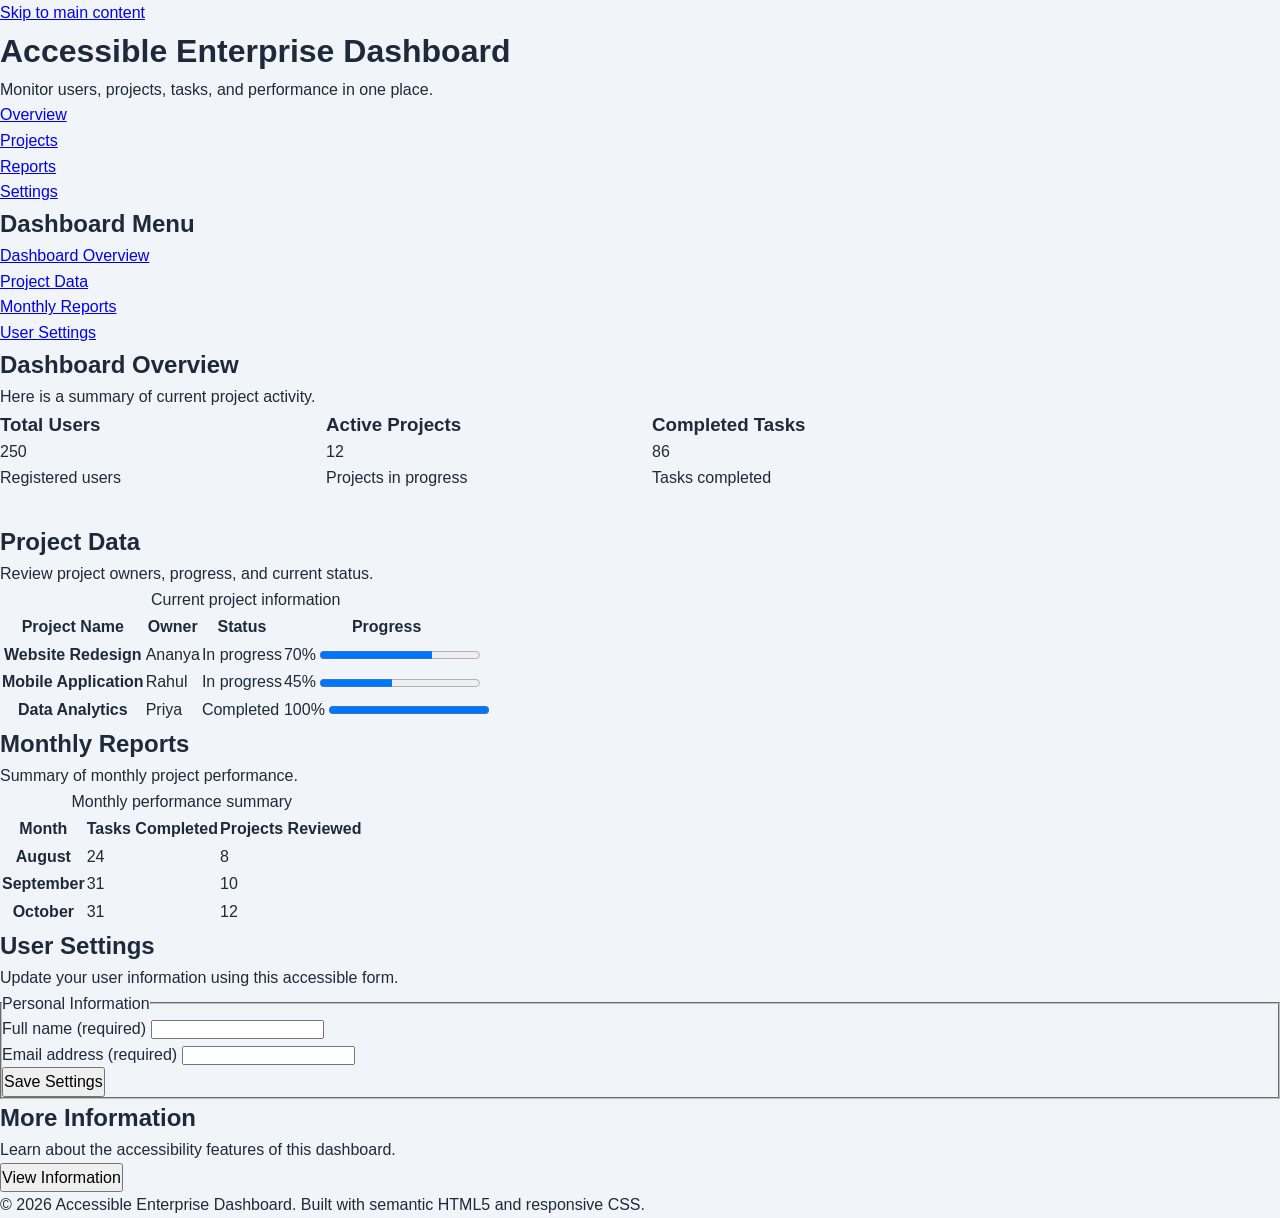
==== commit caee45f3: "Update index.html" ====
--- a/index.html
+++ b/index.html
@@ -1,291 +1,366 @@
 <!DOCTYPE html>
-<html lang="en">
+<html lang="en" data-theme="light">
+
 <head>
     <meta charset="UTF-8">
     <meta name="viewport" content="width=device-width, initial-scale=1.0">
 
     <meta name="description"
-          content="A responsive social media analytics dashboard">
-
-    <title>Social Media Dashboard</title>
+          content="An accessible, responsive enterprise dashboard for monitoring users, projects, tasks, and reports.">
+
+    <title>Accessible Enterprise Dashboard</title>
 
     <link rel="stylesheet" href="style.css">
 </head>
 
 <body>
 
-    <div class="container">
-
-        <!-- HEADER -->
-        <header class="header">
-            <div>
-                <h1>Social Media Dashboard</h1>
-                <p>Track your social media performance</p>
-            </div>
-
-            <div class="header-right">
-                <span id="current-date"></span>
-                <span id="clock"></span>
-
-                <button id="theme-toggle" class="theme-btn"
-                        type="button">
-                    🌙 Dark Mode
+    <!-- Skip Link -->
+    <a href="#main-content" class="skip-link">
+        Skip to main content
+    </a>
+
+    <!-- Header -->
+    <header class="site-header">
+
+        <div class="header-content">
+            <h1>Accessible Enterprise Dashboard</h1>
+
+            <p>
+                Monitor users, projects, tasks, and performance in one place.
+            </p>
+        </div>
+
+        <!-- Main Navigation -->
+        <nav aria-label="Main navigation">
+            <ul>
+                <li><a href="#overview">Overview</a></li>
+                <li><a href="#projects">Projects</a></li>
+                <li><a href="#reports">Reports</a></li>
+                <li><a href="#settings">Settings</a></li>
+            </ul>
+        </nav>
+
+    </header>
+
+    <!-- Dashboard Layout -->
+    <div class="layout">
+
+        <!-- Sidebar -->
+        <aside class="sidebar glass-panel"
+               aria-labelledby="sidebar-title">
+
+            <h2 id="sidebar-title">Dashboard Menu</h2>
+
+            <nav aria-label="Dashboard menu">
+                <ul>
+                    <li>
+                        <a href="#overview">Dashboard Overview</a>
+                    </li>
+                    <li>
+                        <a href="#projects">Project Data</a>
+                    </li>
+                    <li>
+                        <a href="#reports">Monthly Reports</a>
+                    </li>
+                    <li>
+                        <a href="#settings">User Settings</a>
+                    </li>
+                </ul>
+            </nav>
+
+        </aside>
+
+        <!-- Main Content -->
+        <main id="main-content">
+
+            <!-- Dashboard Overview -->
+            <section id="overview"
+                     aria-labelledby="overview-title">
+
+                <h2 id="overview-title">Dashboard Overview</h2>
+
+                <p>
+                    Here is a summary of current project activity.
+                </p>
+
+                <div class="dashboard-cards">
+
+                    <article class="glass-panel">
+                        <h3>Total Users</h3>
+                        <p class="stat-number">250</p>
+                        <p>Registered users</p>
+                    </article>
+
+                    <article class="glass-panel">
+                        <h3>Active Projects</h3>
+                        <p class="stat-number">12</p>
+                        <p>Projects in progress</p>
+                    </article>
+
+                    <article class="glass-panel">
+                        <h3>Completed Tasks</h3>
+                        <p class="stat-number">86</p>
+                        <p>Tasks completed</p>
+                    </article>
+
+                </div>
+
+            </section>
+
+            <!-- Project Data -->
+            <section id="projects"
+                     aria-labelledby="projects-title">
+
+                <h2 id="projects-title">Project Data</h2>
+
+                <p>
+                    Review project owners, progress, and current status.
+                </p>
+
+                <div class="table-container">
+
+                    <table>
+                        <caption>Current project information</caption>
+
+                        <thead>
+                            <tr>
+                                <th scope="col">Project Name</th>
+                                <th scope="col">Owner</th>
+                                <th scope="col">Status</th>
+                                <th scope="col">Progress</th>
+                            </tr>
+                        </thead>
+
+                        <tbody>
+                            <tr>
+                                <th scope="row">Website Redesign</th>
+                                <td>Ananya</td>
+                                <td>In progress</td>
+                                <td>
+                                    <span>70%</span>
+                                    <progress value="70" max="100"
+                                        aria-label="Website Redesign progress">
+                                        70%
+                                    </progress>
+                                </td>
+                            </tr>
+
+                            <tr>
+                                <th scope="row">Mobile Application</th>
+                                <td>Rahul</td>
+                                <td>In progress</td>
+                                <td>
+                                    <span>45%</span>
+                                    <progress value="45" max="100"
+                                        aria-label="Mobile Application progress">
+                                        45%
+                                    </progress>
+                                </td>
+                            </tr>
+
+                            <tr>
+                                <th scope="row">Data Analytics</th>
+                                <td>Priya</td>
+                                <td>Completed</td>
+                                <td>
+                                    <span>100%</span>
+                                    <progress value="100" max="100"
+                                        aria-label="Data Analytics progress">
+                                        100%
+                                    </progress>
+                                </td>
+                            </tr>
+                        </tbody>
+
+                    </table>
+
+                </div>
+
+            </section>
+
+            <!-- Monthly Reports -->
+            <section id="reports"
+                     aria-labelledby="reports-title">
+
+                <h2 id="reports-title">Monthly Reports</h2>
+
+                <p>
+                    Summary of monthly project performance.
+                </p>
+
+                <div class="table-container">
+
+                    <table>
+                        <caption>Monthly performance summary</caption>
+
+                        <thead>
+                            <tr>
+                                <th scope="col">Month</th>
+                                <th scope="col">Tasks Completed</th>
+                                <th scope="col">Projects Reviewed</th>
+                            </tr>
+                        </thead>
+
+                        <tbody>
+                            <tr>
+                                <th scope="row">August</th>
+                                <td>24</td>
+                                <td>8</td>
+                            </tr>
+
+                            <tr>
+                                <th scope="row">September</th>
+                                <td>31</td>
+                                <td>10</td>
+                            </tr>
+
+                            <tr>
+                                <th scope="row">October</th>
+                                <td>31</td>
+                                <td>12</td>
+                            </tr>
+                        </tbody>
+
+                    </table>
+
+                </div>
+
+            </section>
+
+            <!-- User Settings -->
+            <section id="settings"
+                     aria-labelledby="settings-title">
+
+                <h2 id="settings-title">User Settings</h2>
+
+                <p>
+                    Update your user information using this accessible form.
+                </p>
+
+                <form id="settings-form">
+
+                    <fieldset>
+                        <legend>Personal Information</legend>
+
+                        <div class="form-group">
+                            <label for="full-name">
+                                Full name (required)
+                            </label>
+
+                            <input
+                                type="text"
+                                id="full-name"
+                                name="full-name"
+                                autocomplete="name"
+                                required>
+                        </div>
+
+                        <div class="form-group">
+                            <label for="email">
+                                Email address (required)
+                            </label>
+
+                            <input
+                                type="email"
+                                id="email"
+                                name="email"
+                                autocomplete="email"
+                                required>
+                        </div>
+
+                        <button type="submit">
+                            Save Settings
+                        </button>
+
+                        <p id="form-message"
+                           role="status"
+                           aria-live="polite"></p>
+
+                    </fieldset>
+
+                </form>
+
+            </section>
+
+            <!-- Additional Information -->
+            <section aria-labelledby="information-title">
+
+                <h2 id="information-title">More Information</h2>
+
+                <p>
+                    Learn about the accessibility features of this dashboard.
+                </p>
+
+                <button type="button" id="open-dialog">
+                    View Information
                 </button>
-            </div>
-        </header>
-
-        <!-- WELCOME MESSAGE -->
-        <section class="welcome-section">
-            <h2 id="welcome-message">
-                Welcome to your dashboard!
-            </h2>
-
-            <p>Monitor your social media statistics in one place.</p>
-
-            <button id="refresh-dashboard" class="refresh-btn"
-                    type="button">
-                🔄 Refresh Dashboard
-            </button>
-        </section>
-
-        <!-- SUMMARY CARDS -->
-        <section class="dashboard-cards">
-
-            <article class="card">
-                <h3>Total Followers</h3>
-                <h2 data-target="38000">0</h2>
-                <p>Across all platforms</p>
-            </article>
-
-            <article class="card">
-                <h3>Total Likes</h3>
-                <h2 data-target="26000">0</h2>
-                <p>Engagement overview</p>
-            </article>
-
-            <article class="card">
-                <h3>Total Posts</h3>
-                <h2 data-target="1225">0</h2>
-                <p>Published content</p>
-            </article>
-
-            <article class="card">
-                <h3>Engagement Rate</h3>
-                <h2>5.2%</h2>
-                <p>Overall performance</p>
-            </article>
-
-        </section>
-
-        <!-- SOCIAL MEDIA PLATFORMS -->
-        <section>
-            <h2 class="section-title">Social Media Platforms</h2>
-
-            <div class="social-grid">
-
-                <article class="social-card instagram">
-                    <div class="platform-icon">📸</div>
-                    <h3>Instagram</h3>
-
-                    <p class="stat">12,500</p>
-                    <p>Followers</p>
-
-                    <button class="details-btn"
-                            data-platform="instagram"
-                            type="button">
-                        View Details
-                    </button>
-                </article>
-
-                <article class="social-card youtube">
-                    <div class="platform-icon">▶️</div>
-                    <h3>YouTube</h3>
-
-                    <p class="stat">8,500</p>
-                    <p>Subscribers</p>
-
-                    <button class="details-btn"
-                            data-platform="youtube"
-                            type="button">
-                        View Details
-                    </button>
-                </article>
-
-                <article class="social-card facebook">
-                    <div class="platform-icon">📘</div>
-                    <h3>Facebook</h3>
-
-                    <p class="stat">10,200</p>
-                    <p>Followers</p>
-
-                    <button class="details-btn"
-                            data-platform="facebook"
-                            type="button">
-                        View Details
-                    </button>
-                </article>
-
-                <article class="social-card twitter">
-                    <div class="platform-icon">𝕏</div>
-                    <h3>X (Twitter)</h3>
-
-                    <p class="stat">6,800</p>
-                    <p>Followers</p>
-
-                    <button class="details-btn"
-                            data-platform="twitter"
-                            type="button">
-                        View Details
-                    </button>
-                </article>
-
-            </div>
-        </section>
-
-        <!-- ANALYTICS -->
-        <section>
-            <h2 class="section-title">Analytics Overview</h2>
-
-            <div class="analytics-section">
-
-                <article class="analytics-card">
-                    <h3>Weekly Performance</h3>
-
-                    <div class="chart">
-
-                        <div class="bar-group">
-                            <div class="bar" style="height: 40%;"></div>
-                            <span>Mon</span>
-                        </div>
-
-                        <div class="bar-group">
-                            <div class="bar" style="height: 65%;"></div>
-                            <span>Tue</span>
-                        </div>
-
-                        <div class="bar-group">
-                            <div class="bar" style="height: 50%;"></div>
-                            <span>Wed</span>
-                        </div>
-
-                        <div class="bar-group">
-                            <div class="bar" style="height: 80%;"></div>
-                            <span>Thu</span>
-                        </div>
-
-                        <div class="bar-group">
-                            <div class="bar" style="height: 60%;"></div>
-                            <span>Fri</span>
-                        </div>
-
-                        <div class="bar-group">
-                            <div class="bar" style="height: 90%;"></div>
-                            <span>Sat</span>
-                        </div>
-
-                        <div class="bar-group">
-                            <div class="bar" style="height: 70%;"></div>
-                            <span>Sun</span>
-                        </div>
-
-                    </div>
-                </article>
-
-                <article class="analytics-card">
-                    <h3>Performance Summary</h3>
-
-                    <div class="performance-item">
-                        <span>Instagram</span>
-                        <strong>85%</strong>
-                        <div class="progress">
-                            <div style="width: 85%;"></div>
-                        </div>
-                    </div>
-
-                    <div class="performance-item">
-                        <span>YouTube</span>
-                        <strong>70%</strong>
-                        <div class="progress">
-                            <div style="width: 70%;"></div>
-                        </div>
-                    </div>
-
-                    <div class="performance-item">
-                        <span>Facebook</span>
-                        <strong>65%</strong>
-                        <div class="progress">
-                            <div style="width: 65%;"></div>
-                        </div>
-                    </div>
-
-                    <div class="performance-item">
-                        <span>X (Twitter)</span>
-                        <strong>55%</strong>
-                        <div class="progress">
-                            <div style="width: 55%;"></div>
-                        </div>
-                    </div>
-
-                </article>
-
-            </div>
-        </section>
-
-        <!-- RECENT ACTIVITY -->
-        <section class="activity-section">
-            <h2>Recent Activity</h2>
-
-            <div class="activity-item">
-                <p>📸 Instagram post published</p>
-                <span>Today</span>
-            </div>
-
-            <div class="activity-item">
-                <p>▶️ New YouTube video uploaded</p>
-                <span>Yesterday</span>
-            </div>
-
-            <div class="activity-item">
-                <p>📘 Facebook engagement increased</p>
-                <span>2 days ago</span>
-            </div>
-
-            <div class="activity-item">
-                <p>𝕏 New update shared</p>
-                <span>3 days ago</span>
-            </div>
-        </section>
-
-        <!-- POPUP -->
-        <div class="modal" id="social-modal"
-             aria-hidden="true">
-
-            <div class="modal-content"
-                 role="dialog"
-                 aria-modal="true"
-                 aria-labelledby="modal-title">
-
-                <button class="close-btn"
-                        type="button"
-                        aria-label="Close popup">
-                    &times;
-                </button>
-
-                <h2 id="modal-title">Social Media Details</h2>
-
-                <div id="modal-body"></div>
-
-            </div>
-        </div>
-
-        <!-- FOOTER -->
-        <footer class="footer">
-            <p>Social Media Dashboard | Responsive Web Design Project</p>
-        </footer>
+
+            </section>
+
+        </main>
 
     </div>
 
-    <script src="script.js"></script>
+    <!-- Accessible Dialog -->
+    <dialog id="information-dialog"
+            aria-labelledby="dialog-title"
+            aria-describedby="dialog-description">
+
+        <h2 id="dialog-title">Dashboard Information</h2>
+
+        <p id="dialog-description">
+            This dashboard demonstrates semantic HTML5, responsive design,
+            accessible navigation, data tables, forms, and keyboard support.
+        </p>
+
+        <button type="button" id="close-dialog">
+            Close
+        </button>
+
+    </dialog>
+
+    <!-- Footer -->
+    <footer class="site-footer">
+        <p>
+            &copy; 2026 Accessible Enterprise Dashboard.
+            Built with semantic HTML5 and responsive CSS.
+        </p>
+    </footer>
+
+    <!-- JavaScript -->
+    <script>
+        // Settings form
+        const settingsForm = document.getElementById("settings-form");
+        const formMessage = document.getElementById("form-message");
+
+        settingsForm.addEventListener("submit", function (event) {
+            event.preventDefault();
+
+            if (!settingsForm.checkValidity()) {
+                settingsForm.reportValidity();
+                return;
+            }
+
+            formMessage.textContent =
+                "Settings saved successfully for this demo.";
+        });
+
+        // Open information dialog
+        const informationDialog =
+            document.getElementById("information-dialog");
+
+        document.getElementById("open-dialog")
+            .addEventListener("click", function () {
+                informationDialog.showModal();
+            });
+
+        // Close information dialog
+        document.getElementById("close-dialog")
+            .addEventListener("click", function () {
+                informationDialog.close();
+            });
+    </script>
 
 </body>
 </html>
--- a/style.css
+++ b/style.css
@@ -1,16 +1,39 @@
 /* =========================================
-   1. DESIGN TOKENS - LIGHT THEME
+   1. DESIGN TOKENS
 ========================================= */
 
 :root {
     --primary-color: #2563eb;
     --secondary-color: #0f766e;
-    --background-color: #f8fafc;
-    --card-background: #ffffff;
+    --accent-color: #f59e0b;
+
+    --background-color: #f1f5f9;
+    --card-background: rgba(255, 255, 255, 0.85);
+
     --text-color: #1e293b;
     --muted-color: #64748b;
-    --border-color: #e2e8f0;
-    --shadow-color: rgba(0, 0, 0, 0.08);
+    --border-color: rgba(148, 163, 184, 0.25);
+
+    --shadow-color: rgba(15, 23, 42, 0.08);
+
+    --font-family: Arial, Helvetica, sans-serif;
+
+    --font-size-small: 13px;
+    --font-size-normal: 16px;
+    --font-size-large: 24px;
+    --font-size-heading: 32px;
+
+    --space-xs: 5px;
+    --space-sm: 10px;
+    --space-md: 16px;
+    --space-lg: 24px;
+    --space-xl: 32px;
+
+    --radius-small: 8px;
+    --radius-medium: 14px;
+    --radius-large: 20px;
+
+    --transition: 0.3s ease;
 }
 
 /* =========================================
@@ -19,15 +42,17 @@
 
 body.dark-theme {
     --background-color: #0f172a;
-    --card-background: #1e293b;
+    --card-background: rgba(30, 41, 59, 0.85);
+
     --text-color: #f8fafc;
     --muted-color: #cbd5e1;
-    --border-color: #334155;
-    --shadow-color: rgba(0, 0, 0, 0.3);
-}
-
-/* =========================================
-   3. GLOBAL STYLES
+    --border-color: rgba(148, 163, 184, 0.2);
+
+    --shadow-color: rgba(0, 0, 0, 0.25);
+}
+
+/* =========================================
+   3. RESET AND GLOBAL STYLES
 ========================================= */
 
 * {
@@ -41,21 +66,34 @@
 }
 
 body {
-    font-family: Arial, Helvetica, sans-serif;
+    font-family: var(--font-family);
+    font-size: var(--font-size-normal);
+    line-height: 1.6;
+
     background: var(--background-color);
     color: var(--text-color);
-    line-height: 1.6;
-    transition: background 0.3s, color 0.3s;
+
     min-height: 100vh;
-}
-
-button,
-input {
+    overflow-wrap: anywhere;
+
+    transition:
+        background var(--transition),
+        color var(--transition);
+}
+
+button {
     font: inherit;
-}
-
-button {
     cursor: pointer;
+}
+
+button:focus-visible {
+    outline: 3px solid var(--primary-color);
+    outline-offset: 3px;
+}
+
+img {
+    max-width: 100%;
+    height: auto;
 }
 
 /* =========================================
@@ -64,9 +102,9 @@
 
 .container {
     width: 100%;
-    max-width: 1200px;
-    margin: auto;
-    padding: 25px;
+    max-width: 1440px;
+    margin-inline: auto;
+    padding: var(--space-lg);
 }
 
 /* =========================================
@@ -77,218 +115,291 @@
     display: flex;
     justify-content: space-between;
     align-items: center;
-    gap: 15px;
     flex-wrap: wrap;
-    margin-bottom: 30px;
+
+    gap: var(--space-md);
+    margin-bottom: var(--space-xl);
 }
 
 .header h1 {
-    font-size: 30px;
+    font-size: clamp(22px, 3vw, var(--font-size-heading));
     color: var(--primary-color);
+    line-height: 1.25;
 }
 
 .header p {
     color: var(--muted-color);
-    font-size: 14px;
+    margin-top: var(--space-xs);
 }
 
 .header-right {
     display: flex;
     align-items: center;
-    gap: 12px;
-}
-
-#clock {
-    font-size: 14px;
-    font-weight: bold;
+    justify-content: flex-end;
+    flex-wrap: wrap;
+    gap: var(--space-sm);
+}
+
+#clock,
+#current-date {
     color: var(--muted-color);
-}
-
-/* =========================================
-   6. THEME BUTTON
-========================================= */
-
-.theme-btn {
-    background: var(--card-background);
-    color: var(--text-color);
-    border: 1px solid var(--border-color);
-    padding: 10px 15px;
-    border-radius: 10px;
-    transition: 0.3s;
-}
-
-.theme-btn:hover {
+    font-size: var(--font-size-small);
+}
+
+/* =========================================
+   6. BUTTONS
+========================================= */
+
+.theme-btn,
+.refresh-btn,
+.details-btn {
+    border: none;
+    border-radius: var(--radius-small);
+    padding: 10px 16px;
+
     background: var(--primary-color);
-    color: white;
-}
-
-/* =========================================
-   7. SUMMARY CARDS
+    color: #ffffff;
+
+    transition:
+        transform var(--transition),
+        background var(--transition),
+        box-shadow var(--transition);
+}
+
+.theme-btn:hover,
+.refresh-btn:hover,
+.details-btn:hover {
+    background: #1d4ed8;
+    transform: translateY(-2px);
+    box-shadow: 0 5px 15px var(--shadow-color);
+}
+
+button:disabled {
+    opacity: 0.65;
+    cursor: not-allowed;
+}
+
+/* =========================================
+   7. WELCOME SECTION
+========================================= */
+
+.welcome-section {
+    background: linear-gradient(
+        135deg,
+        #2563eb,
+        #0f766e
+    );
+
+    color: #ffffff;
+
+    padding: var(--space-xl);
+    border-radius: var(--radius-large);
+
+    margin-bottom: var(--space-xl);
+    box-shadow: 0 10px 30px rgba(37, 99, 235, 0.15);
+}
+
+.welcome-section h2 {
+    font-size: clamp(20px, 3vw, 28px);
+    margin-bottom: var(--space-xs);
+}
+
+.welcome-section p {
+    margin-bottom: var(--space-md);
+}
+
+.welcome-section .refresh-btn {
+    background: #ffffff;
+    color: #1d4ed8;
+}
+
+/* =========================================
+   8. SUMMARY CARDS
 ========================================= */
 
 .dashboard-cards {
     display: grid;
+
     grid-template-columns: repeat(4, minmax(0, 1fr));
-    gap: 20px;
-    margin-bottom: 30px;
+
+    gap: var(--space-lg);
+    margin-bottom: var(--space-xl);
 }
 
 .card {
+    min-width: 0;
+
+    padding: var(--space-lg);
+
     background: var(--card-background);
     border: 1px solid var(--border-color);
-    border-radius: 16px;
-    padding: 22px;
-    box-shadow: 0 5px 18px var(--shadow-color);
-    transition: transform 0.3s, box-shadow 0.3s;
-    min-width: 0;
+    border-radius: var(--radius-medium);
+
+    box-shadow: 0 5px 20px var(--shadow-color);
+
+    backdrop-filter: blur(12px);
+    -webkit-backdrop-filter: blur(12px);
+
+    transition:
+        transform var(--transition),
+        box-shadow var(--transition);
 }
 
 .card:hover {
     transform: translateY(-5px);
-    box-shadow: 0 0 18px rgba(37, 99, 235, 0.25);
+    box-shadow: 0 10px 25px var(--shadow-color);
 }
 
 .card h3 {
-    font-size: 15px;
+    font-size: var(--font-size-small);
     color: var(--muted-color);
-    margin-bottom: 10px;
+    margin-bottom: var(--space-sm);
 }
 
 .card h2 {
-    font-size: 28px;
-    margin-bottom: 5px;
+    font-size: clamp(22px, 2.5vw, 30px);
     overflow-wrap: anywhere;
+    margin-bottom: var(--space-xs);
 }
 
 .card p {
-    font-size: 13px;
     color: var(--secondary-color);
-}
-
-/* =========================================
-   8. SOCIAL MEDIA CARDS
+    font-size: var(--font-size-small);
+}
+
+/* =========================================
+   9. SECTION TITLES
 ========================================= */
 
 .section-title {
-    font-size: 23px;
-    margin-bottom: 20px;
-}
+    font-size: var(--font-size-large);
+    margin-bottom: var(--space-lg);
+}
+
+/* =========================================
+   10. SOCIAL MEDIA GRID
+========================================= */
 
 .social-grid {
     display: grid;
+
     grid-template-columns: repeat(2, minmax(0, 1fr));
-    gap: 20px;
-    margin-bottom: 30px;
+
+    gap: var(--space-lg);
+    margin-bottom: var(--space-xl);
 }
 
 .social-card {
-    position: relative;
-    overflow: hidden;
+    min-width: 0;
+
+    padding: var(--space-lg);
+
     background: var(--card-background);
     border: 1px solid var(--border-color);
-    border-radius: 16px;
-    padding: 24px;
-    box-shadow: 0 5px 18px var(--shadow-color);
-    transition: transform 0.3s, box-shadow 0.3s;
+    border-top: 4px solid var(--primary-color);
+
+    border-radius: var(--radius-medium);
+    box-shadow: 0 5px 20px var(--shadow-color);
+
+    backdrop-filter: blur(12px);
+    -webkit-backdrop-filter: blur(12px);
+
+    transition:
+        transform var(--transition),
+        box-shadow var(--transition);
 }
 
 .social-card:hover {
     transform: translateY(-5px);
-    box-shadow: 0 0 20px rgba(37, 99, 235, 0.25);
+    box-shadow: 0 10px 25px var(--shadow-color);
+}
+
+.platform-icon {
+    font-size: 32px;
+    margin-bottom: var(--space-sm);
 }
 
 .social-card h3 {
     font-size: 20px;
-    margin-bottom: 12px;
-}
-
-.social-card .platform-icon {
-    font-size: 32px;
-    margin-bottom: 10px;
+    margin-bottom: var(--space-sm);
 }
 
 .social-card .stat {
-    font-size: 25px;
+    font-size: 26px;
     font-weight: bold;
-    margin-bottom: 5px;
+    margin-bottom: var(--space-xs);
 }
 
 .social-card p {
     color: var(--muted-color);
-    font-size: 14px;
-}
-
-/* Platform accent colors */
+}
 
 .instagram {
-    border-top: 4px solid #e1306c;
+    border-top-color: #e1306c;
 }
 
 .youtube {
-    border-top: 4px solid #ff0000;
+    border-top-color: #ff0000;
 }
 
 .facebook {
-    border-top: 4px solid #1877f2;
+    border-top-color: #1877f2;
 }
 
 .twitter {
-    border-top: 4px solid #1d9bf0;
-}
-
-/* =========================================
-   9. VIEW DETAILS BUTTON
-========================================= */
+    border-top-color: #1d9bf0;
+}
 
 .details-btn {
-    margin-top: 15px;
-    padding: 10px 16px;
-    border: none;
-    border-radius: 8px;
-    background: var(--primary-color);
-    color: white;
-    font-weight: bold;
-    transition: background 0.3s;
-}
-
-.details-btn:hover {
-    background: #1d4ed8;
-}
-
-/* =========================================
-   10. ANALYTICS SECTION
+    margin-top: var(--space-md);
+}
+
+/* =========================================
+   11. ANALYTICS SECTION
 ========================================= */
 
 .analytics-section {
     display: grid;
+
     grid-template-columns: repeat(2, minmax(0, 1fr));
-    gap: 20px;
-    margin-bottom: 30px;
+
+    gap: var(--space-lg);
+    margin-bottom: var(--space-xl);
 }
 
 .analytics-card {
+    min-width: 0;
+
+    padding: var(--space-lg);
+
     background: var(--card-background);
     border: 1px solid var(--border-color);
-    border-radius: 16px;
-    padding: 22px;
-    box-shadow: 0 5px 18px var(--shadow-color);
-    min-width: 0;
+    border-radius: var(--radius-medium);
+
+    box-shadow: 0 5px 20px var(--shadow-color);
+
+    backdrop-filter: blur(12px);
+    -webkit-backdrop-filter: blur(12px);
 }
 
 .analytics-card h3 {
-    margin-bottom: 15px;
     font-size: 19px;
-}
-
-/* Simple bar chart */
+    margin-bottom: var(--space-lg);
+}
+
+/* =========================================
+   12. BAR CHART
+========================================= */
 
 .chart {
     display: flex;
     align-items: flex-end;
     justify-content: space-around;
-    gap: 12px;
+
+    gap: var(--space-sm);
     height: 220px;
-    padding: 15px 5px 0;
+
+    padding: var(--space-sm);
     border-bottom: 1px solid var(--border-color);
 }
 
@@ -297,18 +408,27 @@
     flex-direction: column;
     align-items: center;
     justify-content: flex-end;
-    gap: 8px;
+
+    gap: var(--space-sm);
+
     height: 100%;
     flex: 1;
+    min-width: 0;
 }
 
 .bar {
     width: 100%;
     max-width: 45px;
     min-height: 5px;
-    background: linear-gradient(180deg, #60a5fa, #2563eb);
+
+    background: linear-gradient(
+        180deg,
+        #60a5fa,
+        #2563eb
+    );
+
     border-radius: 7px 7px 0 0;
-    transition: height 0.5s;
+    transition: height 0.5s ease;
 }
 
 .bar-group span {
@@ -317,28 +437,72 @@
 }
 
 /* =========================================
-   11. RECENT ACTIVITY
+   13. PERFORMANCE BARS
+========================================= */
+
+.performance-item {
+    display: grid;
+    grid-template-columns: 1fr auto;
+
+    gap: var(--space-xs);
+    margin-bottom: var(--space-lg);
+}
+
+.performance-item span {
+    color: var(--muted-color);
+}
+
+.progress {
+    grid-column: 1 / -1;
+
+    height: 9px;
+    background: var(--border-color);
+
+    border-radius: 20px;
+    overflow: hidden;
+}
+
+.progress div {
+    height: 100%;
+
+    background: linear-gradient(
+        90deg,
+        #2563eb,
+        #0f766e
+    );
+
+    border-radius: 20px;
+}
+
+/* =========================================
+   14. RECENT ACTIVITY
 ========================================= */
 
 .activity-section {
+    padding: var(--space-lg);
+
     background: var(--card-background);
     border: 1px solid var(--border-color);
-    border-radius: 16px;
-    padding: 22px;
-    box-shadow: 0 5px 18px var(--shadow-color);
-    margin-bottom: 30px;
-}
-
-.activity-section h3 {
-    margin-bottom: 15px;
+    border-radius: var(--radius-medium);
+
+    box-shadow: 0 5px 20px var(--shadow-color);
+
+    margin-bottom: var(--space-xl);
+}
+
+.activity-section h2 {
+    font-size: var(--font-size-large);
+    margin-bottom: var(--space-md);
 }
 
 .activity-item {
     display: flex;
     justify-content: space-between;
     align-items: center;
-    gap: 12px;
-    padding: 14px 0;
+
+    gap: var(--space-md);
+    padding: var(--space-md) 0;
+
     border-bottom: 1px solid var(--border-color);
 }
 
@@ -351,23 +515,27 @@
 }
 
 .activity-item span {
+    flex-shrink: 0;
     color: var(--muted-color);
     font-size: 12px;
 }
 
 /* =========================================
-   12. MODAL POPUP
+   15. MODAL POPUP
 ========================================= */
 
 .modal {
     display: none;
+
     position: fixed;
     inset: 0;
     z-index: 1000;
-    background: rgba(0, 0, 0, 0.65);
+
     justify-content: center;
     align-items: center;
-    padding: 20px;
+
+    padding: var(--space-lg);
+    background: rgba(0, 0, 0, 0.65);
 }
 
 .modal.active {
@@ -378,36 +546,45 @@
     width: 100%;
     max-width: 450px;
     max-height: 85vh;
+
     overflow-y: auto;
+
+    padding: var(--space-lg);
+
     background: var(--card-background);
     color: var(--text-color);
-    padding: 25px;
-    border-radius: 16px;
-    box-shadow: 0 10px 35px rgba(0, 0, 0, 0.25);
+
+    border: 1px solid var(--border-color);
+    border-radius: var(--radius-large);
+
+    box-shadow: 0 15px 40px rgba(0, 0, 0, 0.25);
+
     animation: popup 0.3s ease;
 }
 
 .modal-content h2 {
-    margin-bottom: 15px;
+    margin-bottom: var(--space-lg);
 }
 
 .modal-content p {
-    margin-bottom: 10px;
+    margin-bottom: var(--space-md);
 }
 
 .close-btn {
     float: right;
+
     border: none;
     background: transparent;
+
     color: var(--text-color);
-    font-size: 27px;
+    font-size: 28px;
     line-height: 1;
 }
 
 @keyframes popup {
     from {
         opacity: 0;
-        transform: scale(0.9);
+        transform: scale(0.95);
     }
 
     to {
@@ -417,46 +594,44 @@
 }
 
 /* =========================================
-   13. FOOTER
+   16. FOOTER
 ========================================= */
 
 .footer {
+    padding: var(--space-lg) 0;
+
+    border-top: 1px solid var(--border-color);
+
+    color: var(--muted-color);
+    font-size: var(--font-size-small);
     text-align: center;
-    padding: 20px 10px;
-    color: var(--muted-color);
-    font-size: 13px;
-    border-top: 1px solid var(--border-color);
-}
-
-/* =========================================
-   14. TABLET RESPONSIVE DESIGN
-========================================= */
-
-@media (max-width: 900px) {
+}
+
+/* =========================================
+   17. TABLET: 768px
+========================================= */
+
+@media (max-width: 1024px) {
+    .container {
+        padding: var(--space-md);
+    }
+
     .dashboard-cards {
         grid-template-columns: repeat(2, minmax(0, 1fr));
     }
 
-    .social-grid {
-        grid-template-columns: repeat(2, minmax(0, 1fr));
-    }
-
     .analytics-section {
         grid-template-columns: 1fr;
     }
-
-    .header h1 {
-        font-size: 26px;
-    }
-}
-
-/* =========================================
-   15. MOBILE RESPONSIVE DESIGN
-========================================= */
-
-@media (max-width: 600px) {
+}
+
+/* =========================================
+   18. MOBILE: 320px AND ABOVE
+========================================= */
+
+@media (max-width: 767px) {
     .container {
-        padding: 15px;
+        padding: 12px;
     }
 
     .header {
@@ -469,9 +644,12 @@
     }
 
     .header-right {
+        justify-content: flex-start;
         width: 100%;
-        justify-content: space-between;
-        flex-wrap: wrap;
+    }
+
+    .welcome-section {
+        padding: var(--space-lg);
     }
 
     .dashboard-cards {
@@ -480,45 +658,33 @@
     }
 
     .card {
-        padding: 15px;
+        padding: 14px;
+    }
+
+    .card h3 {
+        font-size: 12px;
     }
 
     .card h2 {
-        font-size: 22px;
-    }
-
-    .card h3 {
-        font-size: 13px;
+        font-size: 21px;
     }
 
     .social-grid {
         grid-template-columns: 1fr;
-        gap: 15px;
+        gap: 14px;
     }
 
     .social-card {
-        padding: 18px;
-    }
-
-    .social-card h3 {
-        font-size: 18px;
-    }
-
-    .social-card .stat {
-        font-size: 22px;
-    }
-
-    .section-title {
-        font-size: 20px;
+        padding: var(--space-md);
     }
 
     .analytics-card {
-        padding: 16px;
+        padding: var(--space-md);
     }
 
     .chart {
-        gap: 8px;
         height: 180px;
+        gap: 6px;
     }
 
     .bar-group span {
@@ -526,11 +692,12 @@
     }
 
     .activity-section {
-        padding: 16px;
+        padding: var(--space-md);
     }
 
     .activity-item {
         align-items: flex-start;
+        gap: var(--space-sm);
     }
 
     .activity-item p {
@@ -538,20 +705,12 @@
     }
 
     .activity-item span {
-        font-size: 11px;
-    }
-
-    .modal-content {
-        padding: 20px;
-    }
-
-    .footer {
-        font-size: 12px;
-    }
-}
-
-/* =========================================
-   16. SMALL MOBILE SCREENS
+        font-size: 10px;
+    }
+}
+
+/* =========================================
+   19. EXTRA SMALL MOBILE: 320px
 ========================================= */
 
 @media (max-width: 360px) {
@@ -563,27 +722,49 @@
         grid-template-columns: 1fr;
     }
 
-    .card h2 {
-        font-size: 24px;
-    }
-
     .header h1 {
         font-size: 21px;
     }
 
-    .theme-btn {
-        padding: 8px 10px;
-    }
-}
-
-/* =========================================
-   17. ACCESSIBILITY
-========================================= */
-
-button:focus-visible {
-    outline: 3px solid var(--primary-color);
-    outline-offset: 3px;
-}
+    .theme-btn,
+    .refresh-btn,
+    .details-btn {
+        padding: 9px 12px;
+        font-size: 13px;
+    }
+
+    .welcome-section {
+        padding: 16px;
+    }
+
+    .section-title {
+        font-size: 20px;
+    }
+
+    .activity-item {
+        flex-direction: column;
+    }
+}
+
+/* =========================================
+   20. LARGE DESKTOP: 1440px
+========================================= */
+
+@media (min-width: 1440px) {
+    .container {
+        padding: 36px;
+    }
+
+    .dashboard-cards,
+    .social-grid,
+    .analytics-section {
+        gap: 28px;
+    }
+}
+
+/* =========================================
+   21. REDUCED MOTION ACCESSIBILITY
+========================================= */
 
 @media (prefers-reduced-motion: reduce) {
     *,
@@ -591,6 +772,7 @@
     *::after {
         scroll-behavior: auto !important;
         animation-duration: 0.01ms !important;
+        animation-iteration-count: 1 !important;
         transition-duration: 0.01ms !important;
     }
 }
